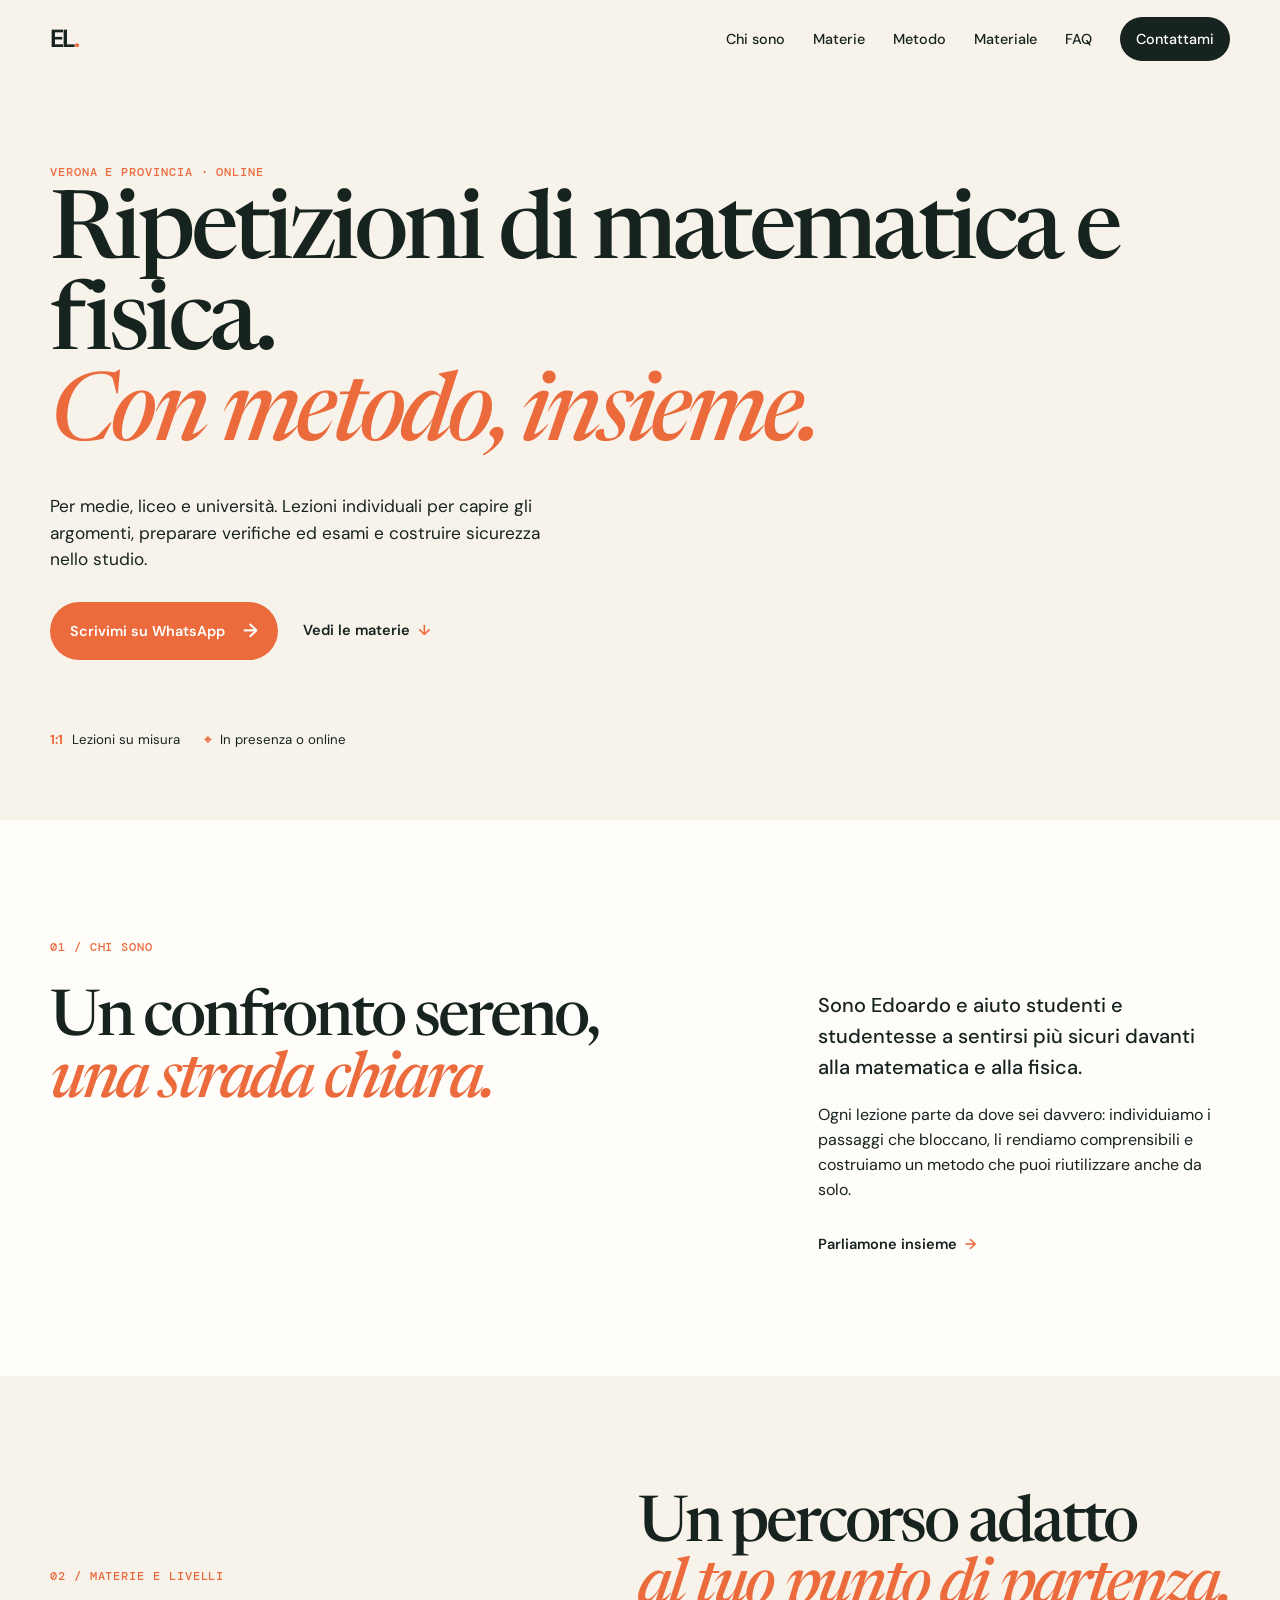
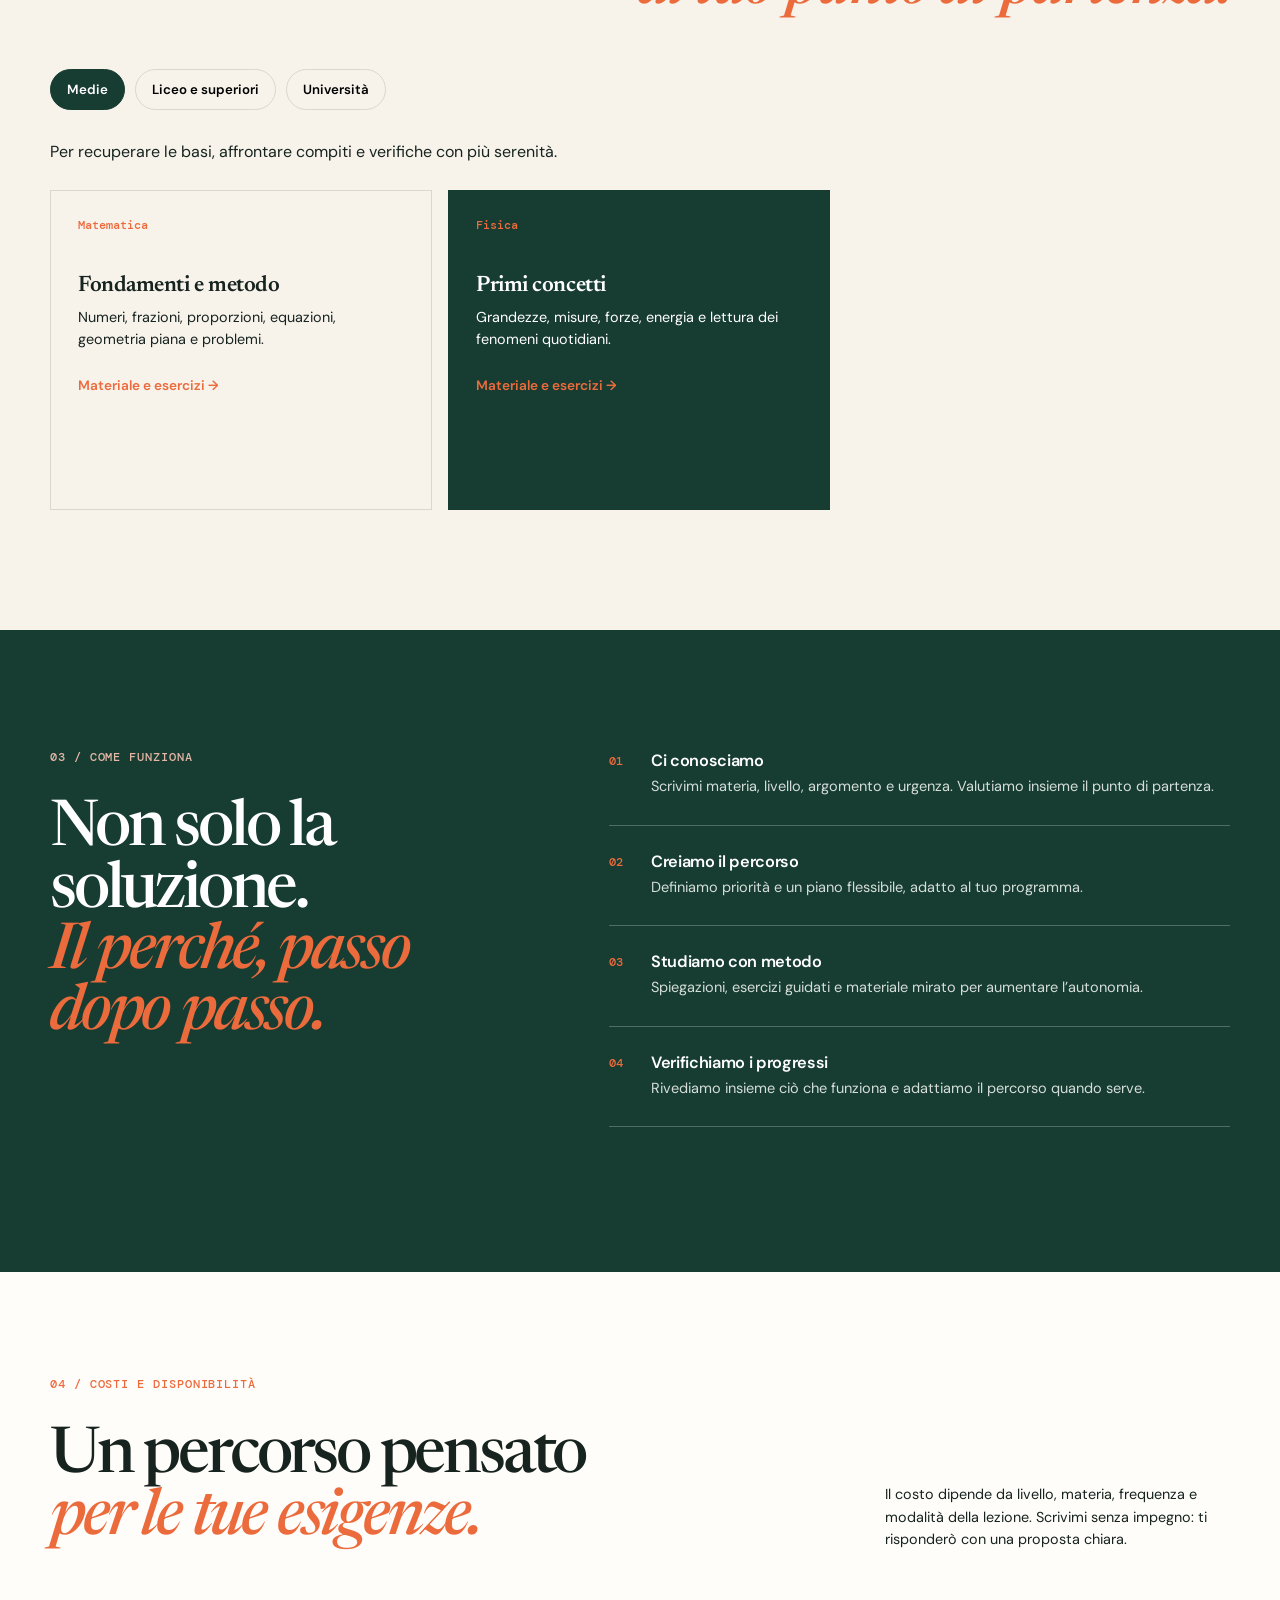
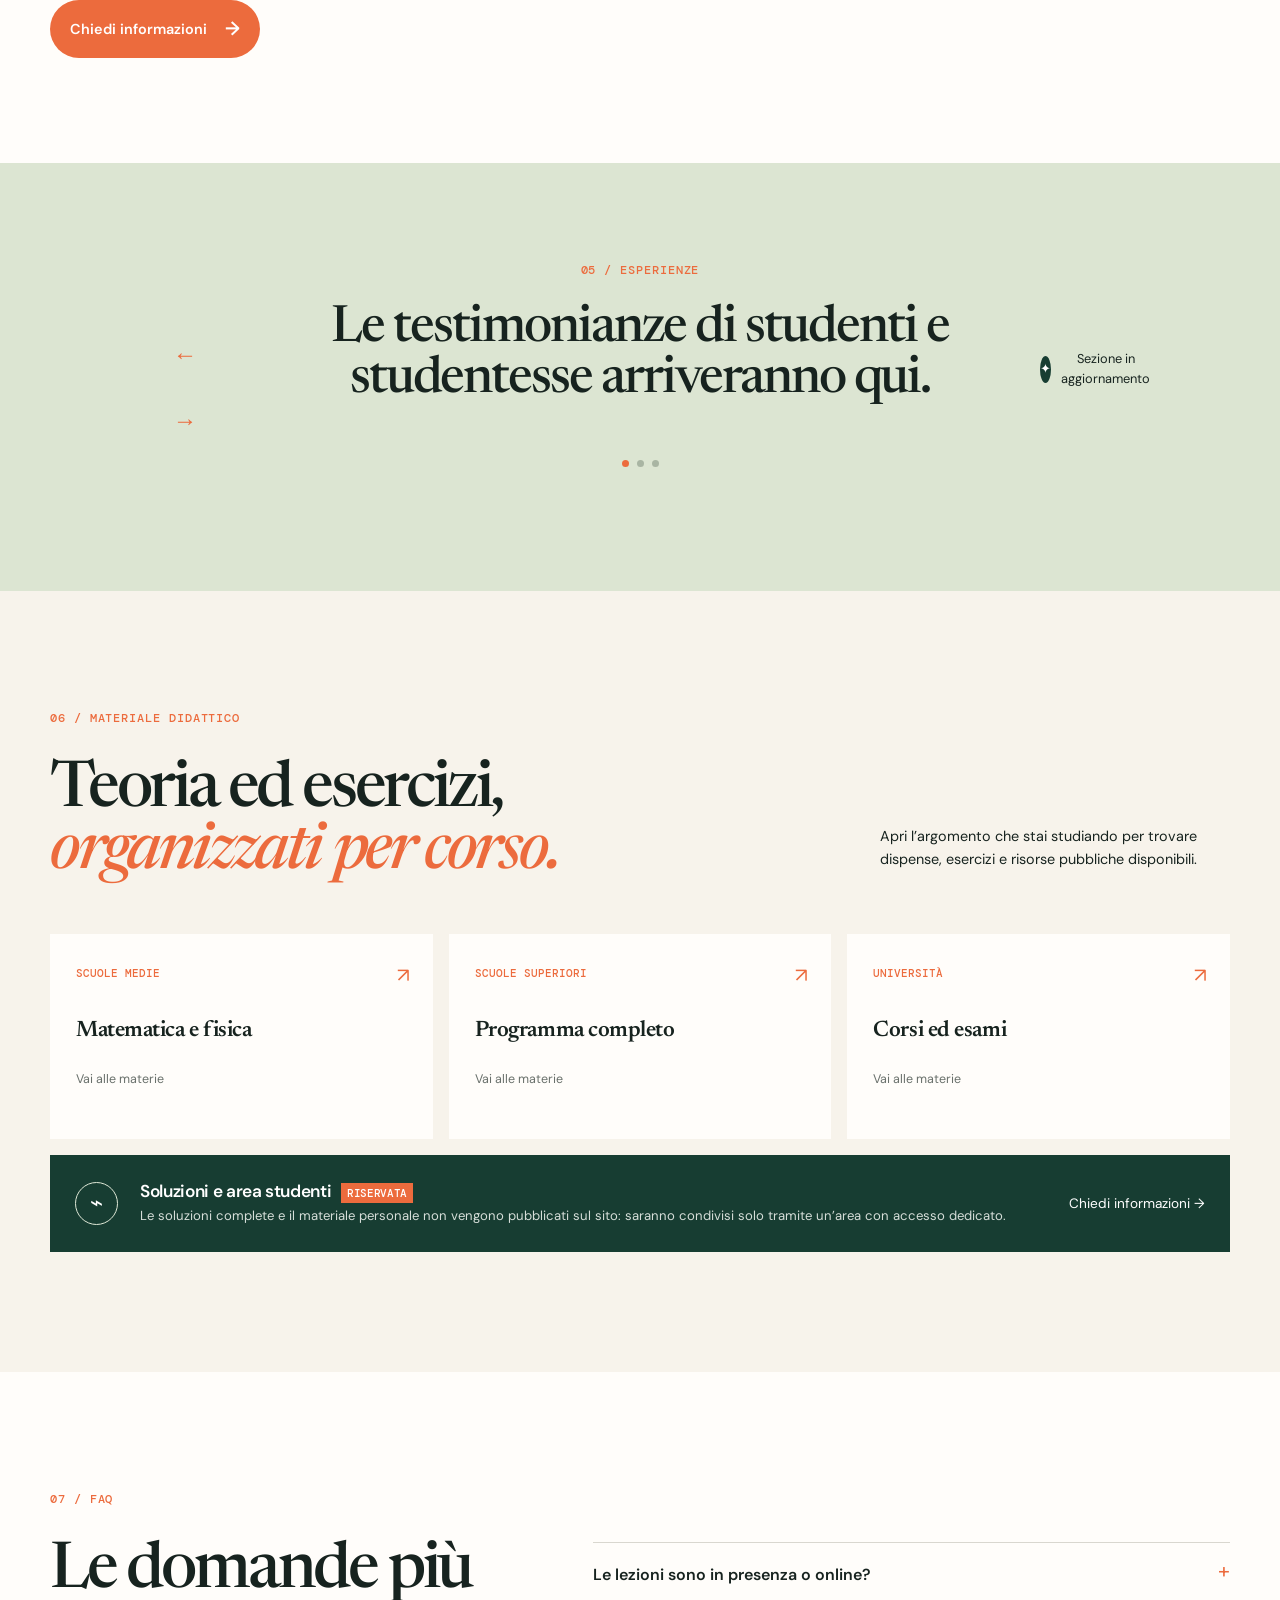
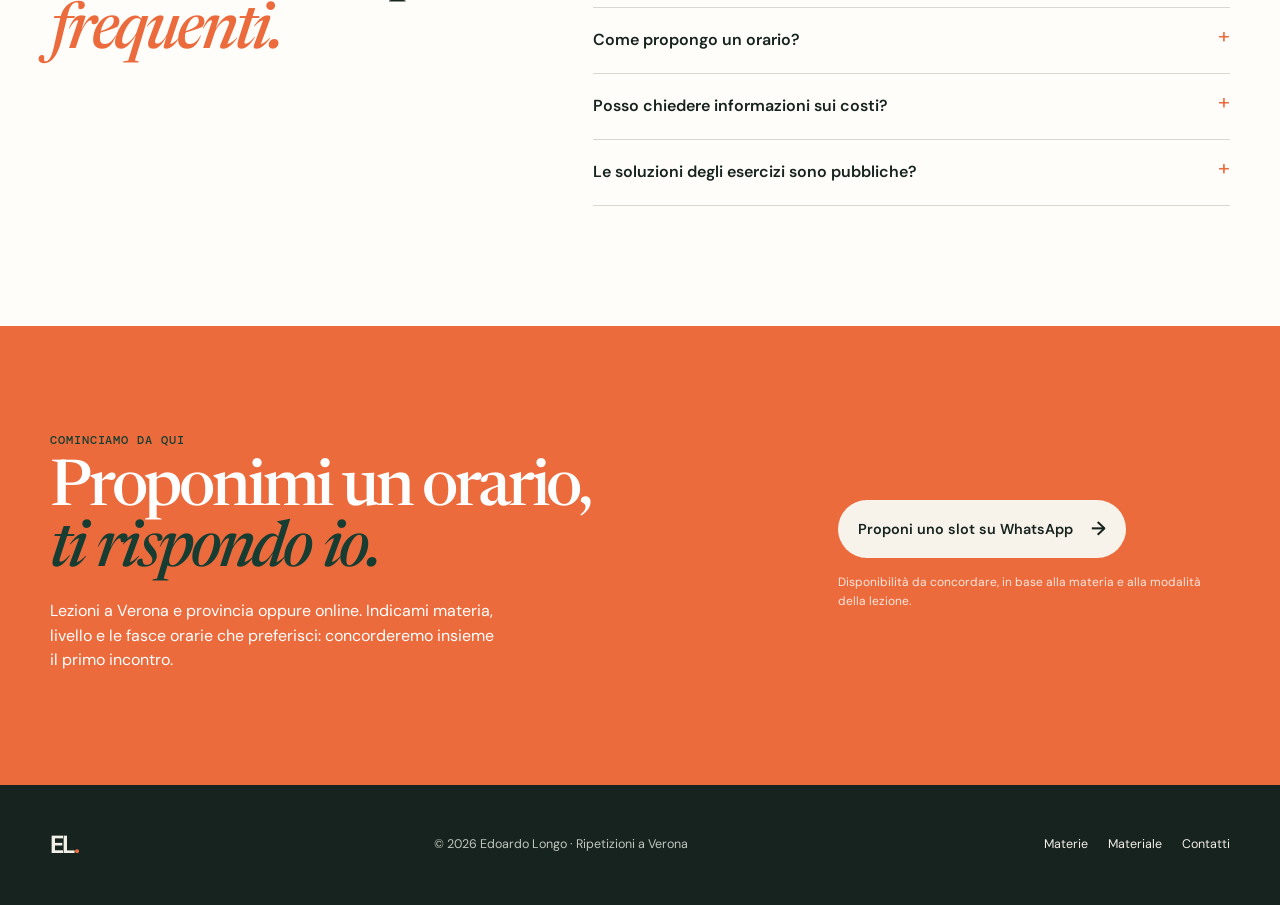
==== index.html @ f73c1e83 "Add course pages and landing-page refresh This commit refreshes the homepage with a clearer Verona-f" ====
<!doctype html>
<html lang="it">
  <head>
    <meta charset="UTF-8" /><meta name="viewport" content="width=device-width, initial-scale=1.0" />
    <meta name="description" content="Ripetizioni di matematica e fisica per medie, liceo e università a Verona e provincia, anche online." />
    <title>Edoardo Longo | Ripetizioni a Verona</title>
    <link rel="preconnect" href="https://fonts.googleapis.com" /><link rel="preconnect" href="https://fonts.gstatic.com" crossorigin />
    <link href="https://fonts.googleapis.com/css2?family=DM+Mono:wght@400;500&family=DM+Sans:opsz,wght@9..40,400;9..40,500;9..40,600;9..40,700&family=Newsreader:opsz,wght@6..72,500;6..72,600&display=swap" rel="stylesheet" />
    <link rel="stylesheet" href="assets/css/style.css" /><link rel="stylesheet" href="assets/css/overrides.css" />
  </head>
  <body>
    <a class="skip-link" href="#contenuto">Vai al contenuto</a>
    <header class="site-header"><a class="brand" href="#inizio" aria-label="Home">EL<span>.</span></a><button class="menu-toggle" aria-expanded="false" aria-controls="nav-principale">Menu <span></span></button><nav id="nav-principale" class="main-nav" aria-label="Navigazione"><a href="#chi-sono">Chi sono</a><a href="#materie">Materie</a><a href="#metodo">Metodo</a><a href="#materiale">Materiale</a><a href="#faq">FAQ</a><a class="nav-cta" href="#contatti">Contattami</a></nav></header>
    <main id="contenuto">
      <section id="inizio" class="hero"><div class="hero-copy"><p class="eyebrow">Verona e provincia · Online</p><h1>Ripetizioni di matematica e fisica.<br /><em>Con metodo, insieme.</em></h1><p class="hero-text">Per medie, liceo e università. Lezioni individuali per capire gli argomenti, preparare verifiche ed esami e costruire sicurezza nello studio.</p><div class="hero-actions"><a class="button button-primary" href="https://wa.me/393333868540?text=Ciao%20Edoardo%2C%20vorrei%20avere%20informazioni%20per%20una%20ripetizione.%20Frequento%20___%20e%20avrei%20bisogno%20di%20aiuto%20in%20___." target="_blank" rel="noopener">Scrivimi su WhatsApp <span>→</span></a><a class="text-link" href="#materie">Vedi le materie <span>↓</span></a></div><div class="hero-notes"><span><b>1:1</b> Lezioni su misura</span><span><b>⌖</b> In presenza o online</span></div></div></section>
      <section id="chi-sono" class="section about"><div class="section-label">01 / Chi sono</div><div class="about-content"><h2>Un confronto sereno,<br /><em>una strada chiara.</em></h2><div><p class="lead">Sono Edoardo e aiuto studenti e studentesse a sentirsi più sicuri davanti alla matematica e alla fisica.</p><p>Ogni lezione parte da dove sei davvero: individuiamo i passaggi che bloccano, li rendiamo comprensibili e costruiamo un metodo che puoi riutilizzare anche da solo.</p><a class="text-link" href="#contatti">Parliamone insieme <span>→</span></a></div></div></section>
      <section id="materie" class="section subjects"><div class="section-heading"><div class="section-label">02 / Materie e livelli</div><h2>Un percorso adatto<br /><em>al tuo punto di partenza.</em></h2></div><div class="level-tabs" role="tablist"><button class="active" data-level="medie">Medie</button><button data-level="superiori">Liceo e superiori</button><button data-level="universita">Università</button></div><div class="level-panel active" data-panel="medie"><p class="level-intro">Per recuperare le basi, affrontare compiti e verifiche con più serenità.</p><div class="subject-grid compact"><article class="subject-card"><div class="card-number">Matematica</div><h3>Fondamenti e metodo</h3><p>Numeri, frazioni, proporzioni, equazioni, geometria piana e problemi.</p><a href="materiale.html?corso=matematica-medie">Materiale e esercizi →</a></article><article class="subject-card featured"><div class="card-number">Fisica</div><h3>Primi concetti</h3><p>Grandezze, misure, forze, energia e lettura dei fenomeni quotidiani.</p><a href="materiale.html?corso=fisica-medie">Materiale e esercizi →</a></article></div></div><div class="level-panel" data-panel="superiori"><p class="level-intro">Tutto il programma delle scuole superiori, dal recupero alla preparazione di verifiche e maturità.</p><div class="course-columns"><article><h3>Matematica</h3><ul class="course-list"><li><a href="materiale.html?corso=algebra">Algebra</a></li><li><a href="materiale.html?corso=geometria">Geometria</a></li><li><a href="materiale.html?corso=trigonometria">Trigonometria</a></li><li><a href="materiale.html?corso=funzioni">Funzioni e limiti</a></li><li><a href="materiale.html?corso=analisi-superiori">Analisi e derivate</a></li><li><a href="materiale.html?corso=probabilita-superiori">Probabilità e statistica</a></li></ul></article><article><h3>Fisica</h3><ul class="course-list"><li><a href="materiale.html?corso=cinematica">Cinematica</a></li><li><a href="materiale.html?corso=dinamica">Dinamica</a></li><li><a href="materiale.html?corso=energia">Lavoro, energia e quantità di moto</a></li><li><a href="materiale.html?corso=termodinamica">Termodinamica</a></li><li><a href="materiale.html?corso=elettromagnetismo">Elettromagnetismo</a></li><li><a href="materiale.html?corso=onde-ottica">Onde e ottica</a></li></ul></article></div></div><div class="level-panel" data-panel="universita"><p class="level-intro">Preparazione mirata per corsi ed esami universitari scientifici e informatici.</p><div class="course-columns three"><article><h3>Matematica</h3><ul class="course-list"><li><a href="materiale.html?corso=analisi-1">Analisi 1</a></li><li><a href="materiale.html?corso=analisi-2">Analisi 2</a></li><li><a href="materiale.html?corso=analisi-3">Analisi 3</a></li><li><a href="materiale.html?corso=geometria-differenziale">Geometria differenziale</a></li><li><a href="materiale.html?corso=topologia">Topologia</a></li><li><a href="materiale.html?corso=probabilita">Probabilità</a></li><li><a href="materiale.html?corso=calcolo-numerico">Calcolo numerico</a></li></ul></article><article><h3>Fisica</h3><ul class="course-list"><li><a href="materiale.html?corso=fisica-1">Fisica 1</a></li><li><a href="materiale.html?corso=fisica-2">Fisica 2</a></li></ul></article><article><h3>Programmazione</h3><ul class="course-list"><li><a href="materiale.html?corso=java">Java</a></li><li><a href="materiale.html?corso=python">Python</a></li><li><a href="materiale.html?corso=fortran">Fortran</a></li><li><a href="materiale.html?corso=matlab">Matlab</a></li></ul></article></div></div></section>
      <section id="metodo" class="section method"><div class="method-intro"><div class="section-label">03 / Come funziona</div><h2>Non solo la soluzione.<br /><em>Il perché, passo dopo passo.</em></h2></div><ol class="steps"><li><span>01</span><div><h3>Ci conosciamo</h3><p>Scrivimi materia, livello, argomento e urgenza. Valutiamo insieme il punto di partenza.</p></div></li><li><span>02</span><div><h3>Creiamo il percorso</h3><p>Definiamo priorità e un piano flessibile, adatto al tuo programma.</p></div></li><li><span>03</span><div><h3>Studiamo con metodo</h3><p>Spiegazioni, esercizi guidati e materiale mirato per aumentare l’autonomia.</p></div></li><li><span>04</span><div><h3>Verifichiamo i progressi</h3><p>Rivediamo insieme ciò che funziona e adattiamo il percorso quando serve.</p></div></li></ol></section>
      <section id="prezzi" class="section pricing contact-pricing"><div class="section-label">04 / Costi e disponibilità</div><div class="pricing-heading"><h2>Un percorso pensato<br /><em>per le tue esigenze.</em></h2><p>Il costo dipende da livello, materia, frequenza e modalità della lezione. Scrivimi senza impegno: ti risponderò con una proposta chiara.</p></div><a class="button button-primary" href="https://wa.me/393333868540?text=Ciao%20Edoardo%2C%20vorrei%20chiederti%20informazioni%20su%20costi%20e%20disponibilit%C3%A0%20per%20ripetizioni%20di%20___." target="_blank" rel="noopener">Chiedi informazioni <span>→</span></a></section>
      <section class="section testimonials"><div class="section-label">05 / Esperienze</div><div class="testimonial-slider" aria-live="polite"><button class="slider-arrow previous" aria-label="Testimonianza precedente">←</button><blockquote id="testimonial-text">Le testimonianze di studenti e studentesse arriveranno qui.</blockquote><div class="quote-author"><span id="testimonial-initial">✦</span><p id="testimonial-author">Sezione in aggiornamento</p></div><button class="slider-arrow next" aria-label="Testimonianza successiva">→</button></div><div class="testimonial-dots" aria-label="Selettore testimonianze"><button class="active" aria-label="Testimonianza 1"></button><button aria-label="Testimonianza 2"></button><button aria-label="Testimonianza 3"></button></div></section>
      <section id="materiale" class="section resources"><div class="resources-head"><div><div class="section-label">06 / Materiale didattico</div><h2>Teoria ed esercizi,<br /><em>organizzati per corso.</em></h2></div><p>Apri l’argomento che stai studiando per trovare dispense, esercizi e risorse pubbliche disponibili.</p></div><div class="resource-grid"><a class="resource-card" href="#materie"><span>↗</span><small>Scuole medie</small><h3>Matematica e fisica</h3><p>Vai alle materie</p></a><a class="resource-card" href="#materie"><span>↗</span><small>Scuole superiori</small><h3>Programma completo</h3><p>Vai alle materie</p></a><a class="resource-card" href="#materie"><span>↗</span><small>Università</small><h3>Corsi ed esami</h3><p>Vai alle materie</p></a></div><aside class="student-area"><div class="lock">⌁</div><div><h3>Soluzioni e area studenti <span>riservata</span></h3><p>Le soluzioni complete e il materiale personale non vengono pubblicati sul sito: saranno condivisi solo tramite un’area con accesso dedicato.</p></div><a href="#contatti">Chiedi informazioni →</a></aside></section>
      <section id="faq" class="section faq"><div class="section-label">07 / FAQ</div><div class="faq-layout"><h2>Le domande più<br /><em>frequenti.</em></h2><div class="accordion"><details><summary>Le lezioni sono in presenza o online?<span>+</span></summary><p>Entrambe. Le lezioni in presenza sono disponibili a Verona e provincia; online usiamo videochiamata e lavagna digitale.</p></details><details><summary>Come propongo un orario?<span>+</span></summary><p>Scrivimi su WhatsApp indicando materia, livello e due o tre fasce orarie che ti sono comode. Ti risponderò con la prima disponibilità compatibile.</p></details><details><summary>Posso chiedere informazioni sui costi?<span>+</span></summary><p>Certo, senza impegno. Il costo viene definito con chiarezza in base al tipo di percorso e alla modalità scelta.</p></details><details><summary>Le soluzioni degli esercizi sono pubbliche?<span>+</span></summary><p>No. Sul sito pubblico trovi teoria ed esercizi; le soluzioni e il materiale personalizzato restano riservati.</p></details></div></div></section>
      <section id="contatti" class="contact"><div><p class="eyebrow">Cominciamo da qui</p><h2>Proponimi un orario,<br /><em>ti rispondo io.</em></h2><p>Lezioni a Verona e provincia oppure online. Indicami materia, livello e le fasce orarie che preferisci: concorderemo insieme il primo incontro.</p></div><div class="contact-actions"><a class="button button-light" href="https://wa.me/393333868540?text=Ciao%20Edoardo%2C%20vorrei%20proporre%20un%20orario%20per%20una%20ripetizione.%0A%0AMateria%3A%20___%0ALivello%3A%20___%0AModalit%C3%A0%3A%20in%20presenza%20%2F%20online%0AFasce%20orarie%20preferite%3A%20___" target="_blank" rel="noopener">Proponi uno slot su WhatsApp <span>→</span></a><p>Disponibilità da concordare, in base alla materia e alla modalità della lezione.</p></div></section>
    </main><footer><a class="brand" href="#inizio">EL<span>.</span></a><p>© <span id="year"></span> Edoardo Longo · Ripetizioni a Verona</p><div><a href="#materie">Materie</a><a href="#materiale">Materiale</a><a href="#contatti">Contatti</a></div></footer><script src="assets/js/main.js"></script>
  </body>
</html>
---- assets/css/style.css ----
:root{--ink:#17231f;--pine:#173d32;--cream:#f7f3eb;--paper:#fffdfa;--orange:#ec6b3d;--line:#d9d7cf;--muted:#69706b;--sans:'DM Sans',sans-serif;--serif:'Newsreader',serif;--mono:'DM Mono',monospace}*{box-sizing:border-box}html{scroll-behavior:smooth}body{margin:0;background:var(--cream);color:var(--ink);font-family:var(--sans);line-height:1.55}a{color:inherit;text-decoration:none}.skip-link{position:absolute;left:-999px}.skip-link:focus{left:1rem;top:1rem;z-index:10;background:#fff;padding:.5rem}.site-header{height:78px;max-width:1240px;margin:auto;padding:0 30px;display:flex;align-items:center;justify-content:space-between}.brand{font-size:1.55rem;font-weight:700;letter-spacing:-.08em}.brand span{color:var(--orange)}.main-nav{display:flex;align-items:center;gap:28px;font-size:.9rem;font-weight:500}.main-nav>a:not(.nav-cta):hover,footer a:hover{color:var(--orange)}.nav-cta{background:var(--ink);color:#fff;border-radius:99px;padding:11px 16px}.menu-toggle{display:none;background:none;border:0;font:inherit}.hero{min-height:635px;max-width:1240px;margin:auto;padding:75px 30px 70px;display:grid;grid-template-columns:1.08fr .92fr;gap:30px;align-items:center}.eyebrow,.section-label{font:500 .72rem var(--mono);text-transform:uppercase;letter-spacing:.08em;color:var(--orange)}h1,h2{font-family:var(--serif);font-weight:500;line-height:.96;letter-spacing:-.05em;margin:0}h1{font-size:clamp(3.8rem,7.4vw,6.5rem)}h2{font-size:clamp(2.8rem,5vw,4.7rem)}em{font-style:italic;color:var(--orange)}.hero-text{max-width:490px;font-size:1.08rem;margin:29px 0}.hero-actions{display:flex;gap:25px;align-items:center}.button{display:inline-flex;gap:18px;align-items:center;padding:14px 20px;border-radius:99px;font-size:.9rem;font-weight:600}.button-primary{background:var(--orange);color:#fff}.button span{font-size:1.2rem}.text-link{font-weight:600;font-size:.91rem}.text-link span{color:var(--orange);margin-left:4px}.hero-notes{display:flex;gap:24px;margin-top:70px;font-size:.83rem}.hero-notes b{color:var(--orange);margin-right:5px}.hero-graphic{height:455px;background:var(--pine);border-radius:2px;position:relative;overflow:hidden;color:#e9e3d5}.hero-graphic:after{content:'';position:absolute;width:210px;height:210px;background:var(--orange);border-radius:50%;bottom:-104px;right:-70px}.orbit{position:absolute;border:1px solid rgba(255,255,255,.25);border-radius:50%;left:50%;top:48%;transform:translate(-50%,-50%)}.orbit-one{width:300px;height:300px}.orbit-two{width:460px;height:170px;transform:translate(-50%,-50%) rotate(-25deg)}.formula{font:500 1.25rem var(--mono);position:absolute;top:29%;left:26%;z-index:1}.hero-graphic p{font:500 1.45rem var(--serif);position:absolute;bottom:31px;left:34px;z-index:1;line-height:.95}.dot{width:10px;height:10px;border-radius:50%;position:absolute;z-index:1}.dot-one{background:var(--orange);left:25%;top:66%}.dot-two{background:#e9e3d5;right:22%;top:22%}.section{padding:120px max(30px,calc((100% - 1180px)/2))}.about{background:var(--paper)}.section-label{margin-bottom:35px}.about-content{display:grid;grid-template-columns:1.1fr .7fr;gap:120px}.lead{font-size:1.25rem;font-weight:500;margin-top:0}.about-content .text-link{display:inline-block;margin-top:15px}.subjects{background:var(--cream)}.section-heading{display:flex;justify-content:space-between;align-items:end;margin-bottom:50px}.subject-grid,.price-grid,.resource-grid{display:grid;grid-template-columns:repeat(3,1fr);gap:16px}.subject-card{border:1px solid var(--line);min-height:320px;padding:27px;display:flex;flex-direction:column}.subject-card.featured{background:var(--pine);color:#fff;border-color:var(--pine)}.card-number{font:500 .72rem var(--mono);color:var(--orange)}h3{font:600 1.4rem var(--serif);letter-spacing:-.02em;margin:42px 0 9px}.subject-card p{font-size:.9rem;margin:0}.subject-card ul{padding:0;margin:auto 0 0;list-style:none;font-size:.79rem}.subject-card li{border-top:1px solid currentColor;padding:7px 0;opacity:.85}.method{background:var(--pine);color:#fff;display:grid;grid-template-columns:.85fr 1.15fr;gap:100px}.method .section-label{color:#e6b7a6}.steps{margin:0;padding:0;list-style:none}.steps li{display:flex;gap:28px;padding:0 0 26px;margin-bottom:25px;border-bottom:1px solid rgba(255,255,255,.25)}.steps span{font:500 .72rem var(--mono);color:var(--orange);padding-top:4px}.steps h3{margin:0 0 5px;font-family:var(--sans);font-size:1.02rem}.steps p{margin:0;color:#d6ded9;font-size:.91rem}.pricing{background:var(--paper)}.pricing-heading{display:flex;justify-content:space-between;gap:40px;align-items:end;margin-bottom:50px}.pricing-heading p{max-width:345px;font-size:.9rem;margin:0}.price-grid article{border:1px solid var(--line);padding:25px;min-height:320px;display:flex;flex-direction:column}.price-grid .price-best{background:var(--orange);border-color:var(--orange);color:#fff}.price-tag{font:500 .72rem var(--mono);text-transform:uppercase;letter-spacing:.06em;color:var(--orange);margin:0}.price-best .price-tag{color:var(--pine)}.price-grid h3{margin:37px 0 11px}.price{font-family:var(--serif);margin:0}.price strong{font-size:2.6rem;font-weight:500}.price small{font-family:var(--sans)}.price-grid article>p:not(.price-tag):not(.price){font-size:.86rem;margin:15px 0}.price-grid a{font-size:.85rem;font-weight:600;margin-top:auto}.price-note{font-size:.76rem;color:var(--muted)}.testimonials{background:#dce5d2;text-align:center;padding-top:100px;padding-bottom:100px}.testimonials .section-label{margin-bottom:26px}.testimonials blockquote{max-width:820px;font:500 clamp(2rem,4vw,3.4rem)/1 var(--serif);letter-spacing:-.04em;margin:0 auto}.quote-author{display:flex;align-items:center;justify-content:center;gap:10px;margin-top:28px;font-size:.8rem}.quote-author span{display:grid;place-items:center;width:27px;height:27px;border-radius:50%;background:var(--pine);color:#fff}.quote-author p{margin:0}.testimonial-dots button{width:7px;height:7px;border:0;border-radius:50%;padding:0;margin:24px 4px;background:#a9b5a3}.testimonial-dots .active{background:var(--orange)}.resources{background:var(--cream)}.resources-head{display:flex;justify-content:space-between;gap:50px;align-items:end;margin-bottom:50px}.resources-head>p{max-width:350px;font-size:.9rem}.resource-card{min-height:205px;background:var(--paper);padding:25px;position:relative;border:1px solid transparent;transition:.2s}.resource-card:hover{transform:translateY(-3px);border-color:var(--orange)}.resource-card>span{position:absolute;right:22px;color:var(--orange);font-size:1.25rem}.resource-card small{font:500 .7rem var(--mono);text-transform:uppercase;color:var(--orange)}.resource-card h3{margin:35px 0 28px}.resource-card p{margin:0;font-size:.78rem;color:var(--muted)}.student-area{margin-top:16px;padding:25px;background:var(--pine);color:#fff;display:grid;grid-template-columns:auto 1fr auto;gap:22px;align-items:center}.lock{border:1px solid #dfe8d7;border-radius:50%;width:43px;height:43px;display:grid;place-items:center;font-size:1.4rem}.student-area h3{margin:0;font:600 1.08rem var(--sans)}.student-area h3 span{font:500 .68rem var(--mono);text-transform:uppercase;background:var(--orange);padding:3px 6px;margin-left:6px}.student-area p{margin:4px 0 0;font-size:.82rem;color:#d6ded9}.student-area a{font-size:.85rem;color:#fff;white-space:nowrap}.faq{background:var(--paper)}.faq-layout{display:grid;grid-template-columns:.82fr 1.18fr;gap:100px}.accordion details{border-top:1px solid var(--line);padding:20px 0}.accordion details:last-child{border-bottom:1px solid var(--line)}summary{display:flex;justify-content:space-between;list-style:none;font-weight:600;cursor:pointer}summary::-webkit-details-marker{display:none}summary span{color:var(--orange);font-size:1.35rem;font-weight:400;line-height:.75}.accordion details[open] summary span{transform:rotate(45deg)}.accordion p{margin:13px 35px 0 0;font-size:.9rem;color:var(--muted)}.contact{padding:96px max(30px,calc((100% - 1180px)/2));background:var(--orange);display:grid;grid-template-columns:1.3fr .7fr;gap:60px;color:#fff}.contact .eyebrow{color:var(--pine)}.contact h2 em{color:var(--pine)}.contact>div>p:last-child{max-width:450px}.contact-actions{display:flex;flex-direction:column;align-items:flex-start;justify-content:center;gap:15px}.button-light{background:var(--cream);color:var(--ink)}.contact-whatsapp{font-size:.9rem;font-weight:600}.contact-actions p{font-size:.75rem;margin:0;color:#ffe6dc}footer{min-height:120px;background:var(--ink);color:#f3f0e7;padding:0 max(30px,calc((100% - 1180px)/2));display:flex;align-items:center;justify-content:space-between;font-size:.78rem}footer p{color:#bfc7bf}footer div{display:flex;gap:20px}
@media(max-width:760px){.site-header{height:68px;padding:0 20px;position:relative}.menu-toggle{display:block;font-size:.82rem;font-weight:600}.menu-toggle span{display:inline-block;width:12px;border-top:1px solid;margin-left:5px}.main-nav{display:none;position:absolute;top:68px;right:15px;left:15px;background:var(--paper);border:1px solid var(--line);padding:17px;z-index:5;align-items:stretch;gap:0;box-shadow:0 8px 20px #0001}.main-nav.open{display:flex}.main-nav a{padding:10px}.nav-cta{text-align:center;margin-top:5px}.hero{min-height:auto;padding:58px 20px 55px;display:block}.hero-graphic{height:280px;margin-top:46px}.orbit-one{width:200px;height:200px}.orbit-two{width:310px;height:120px}.formula{left:20%;top:26%}.hero-notes{margin-top:42px;gap:14px;font-size:.72rem}.section{padding:75px 20px}.section-label{margin-bottom:25px}.about-content,.method,.faq-layout{display:block}.about-content h2{margin-bottom:30px}.section-heading,.pricing-heading,.resources-head{display:block}.section-heading h2,.pricing-heading h2,.resources-head h2{margin-top:20px}.subject-grid,.price-grid,.resource-grid{grid-template-columns:1fr;gap:12px}.subject-card{min-height:260px}.method{padding-top:75px}.method-intro{margin-bottom:42px}.pricing-heading p,.resources-head>p{margin-top:22px}.student-area{grid-template-columns:auto 1fr}.student-area a{grid-column:2}.faq-layout h2{margin-bottom:35px}.contact{padding:68px 20px;grid-template-columns:1fr;gap:25px}.contact h2{font-size:2.8rem}footer{padding:28px 20px;min-height:0;flex-wrap:wrap;gap:14px}footer p{order:3;width:100%;margin:0}footer div{gap:13px}.testimonials blockquote{font-size:2.15rem}.price-grid article{min-height:285px}}
---- assets/css/overrides.css ----
/* Modifiche alla testata: rimosso il riquadro illustrato. */
.hero { min-height: 520px; display: flex; align-items: center; }

.level-tabs{display:flex;gap:10px;margin:0 0 30px}.level-tabs button{font:600 .83rem var(--sans);padding:11px 16px;background:transparent;border:1px solid var(--line);border-radius:99px;cursor:pointer}.level-tabs button.active{background:var(--pine);border-color:var(--pine);color:#fff}.level-panel{display:none}.level-panel.active{display:block}.level-intro{font-size:1rem;max-width:650px;margin:0 0 25px}.subject-grid.compact{grid-template-columns:repeat(2,1fr);max-width:780px}.subject-card a,.course-list a{font-size:.85rem;font-weight:600;color:var(--orange)}.subject-card a{margin-top:24px}.course-columns{display:grid;grid-template-columns:repeat(2,1fr);gap:16px}.course-columns.three{grid-template-columns:repeat(3,1fr)}.course-columns article{background:var(--paper);padding:25px}.course-columns h3{margin:0 0 18px}.course-list{list-style:none;padding:0;margin:0}.course-list li{border-top:1px solid var(--line);padding:9px 0}.course-list li:last-child{border-bottom:1px solid var(--line)}.contact-pricing{padding-top:105px;padding-bottom:105px}.testimonial-slider{display:grid;grid-template-columns:50px 1fr 50px;align-items:center;max-width:960px;margin:auto}.slider-arrow{background:transparent;border:0;font-size:1.5rem;color:var(--orange);cursor:pointer}.material-page{max-width:1180px;margin:0 auto;padding:80px 30px 110px}.material-page>.lead{max-width:600px;margin:28px 0 55px}.material-sections{display:grid;grid-template-columns:1fr 1fr;gap:16px;margin-bottom:16px}.material-sections section{background:var(--paper);min-height:230px;padding:30px}.material-sections h2{font-size:2.4rem;margin:10px 0 28px}.material-icon{font:500 .72rem var(--mono);color:var(--orange);margin:0}.file-list{color:var(--muted);font-size:.9rem}.material-page .student-area{margin-bottom:35px}

@media (max-width: 760px) {
  .hero { min-height: auto; display: block; }
  .level-tabs{overflow-x:auto;padding-bottom:4px}.level-tabs button{white-space:nowrap}.subject-grid.compact,.course-columns,.course-columns.three,.material-sections{grid-template-columns:1fr}.testimonial-slider{grid-template-columns:32px 1fr 32px}.material-page{padding:55px 20px 75px}.material-page .student-area{grid-template-columns:auto 1fr}.material-page .student-area a{grid-column:2}
}
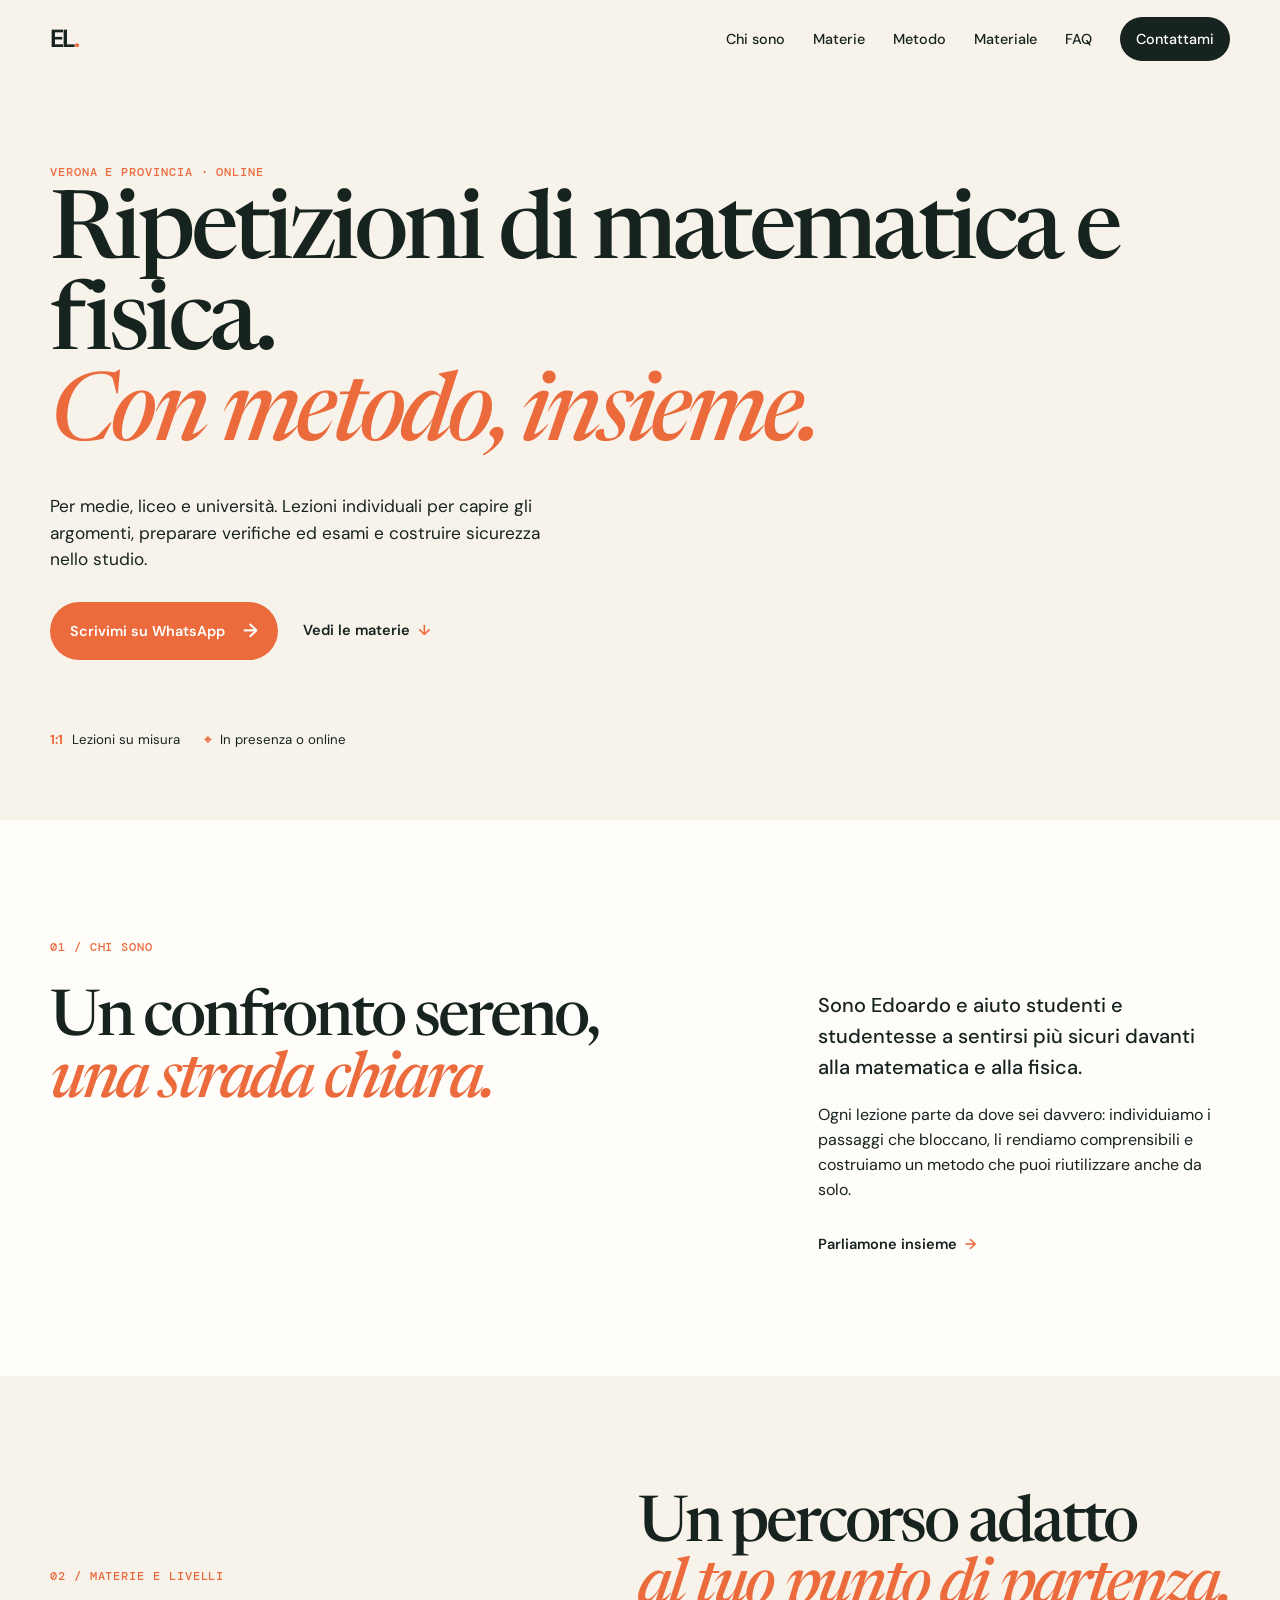
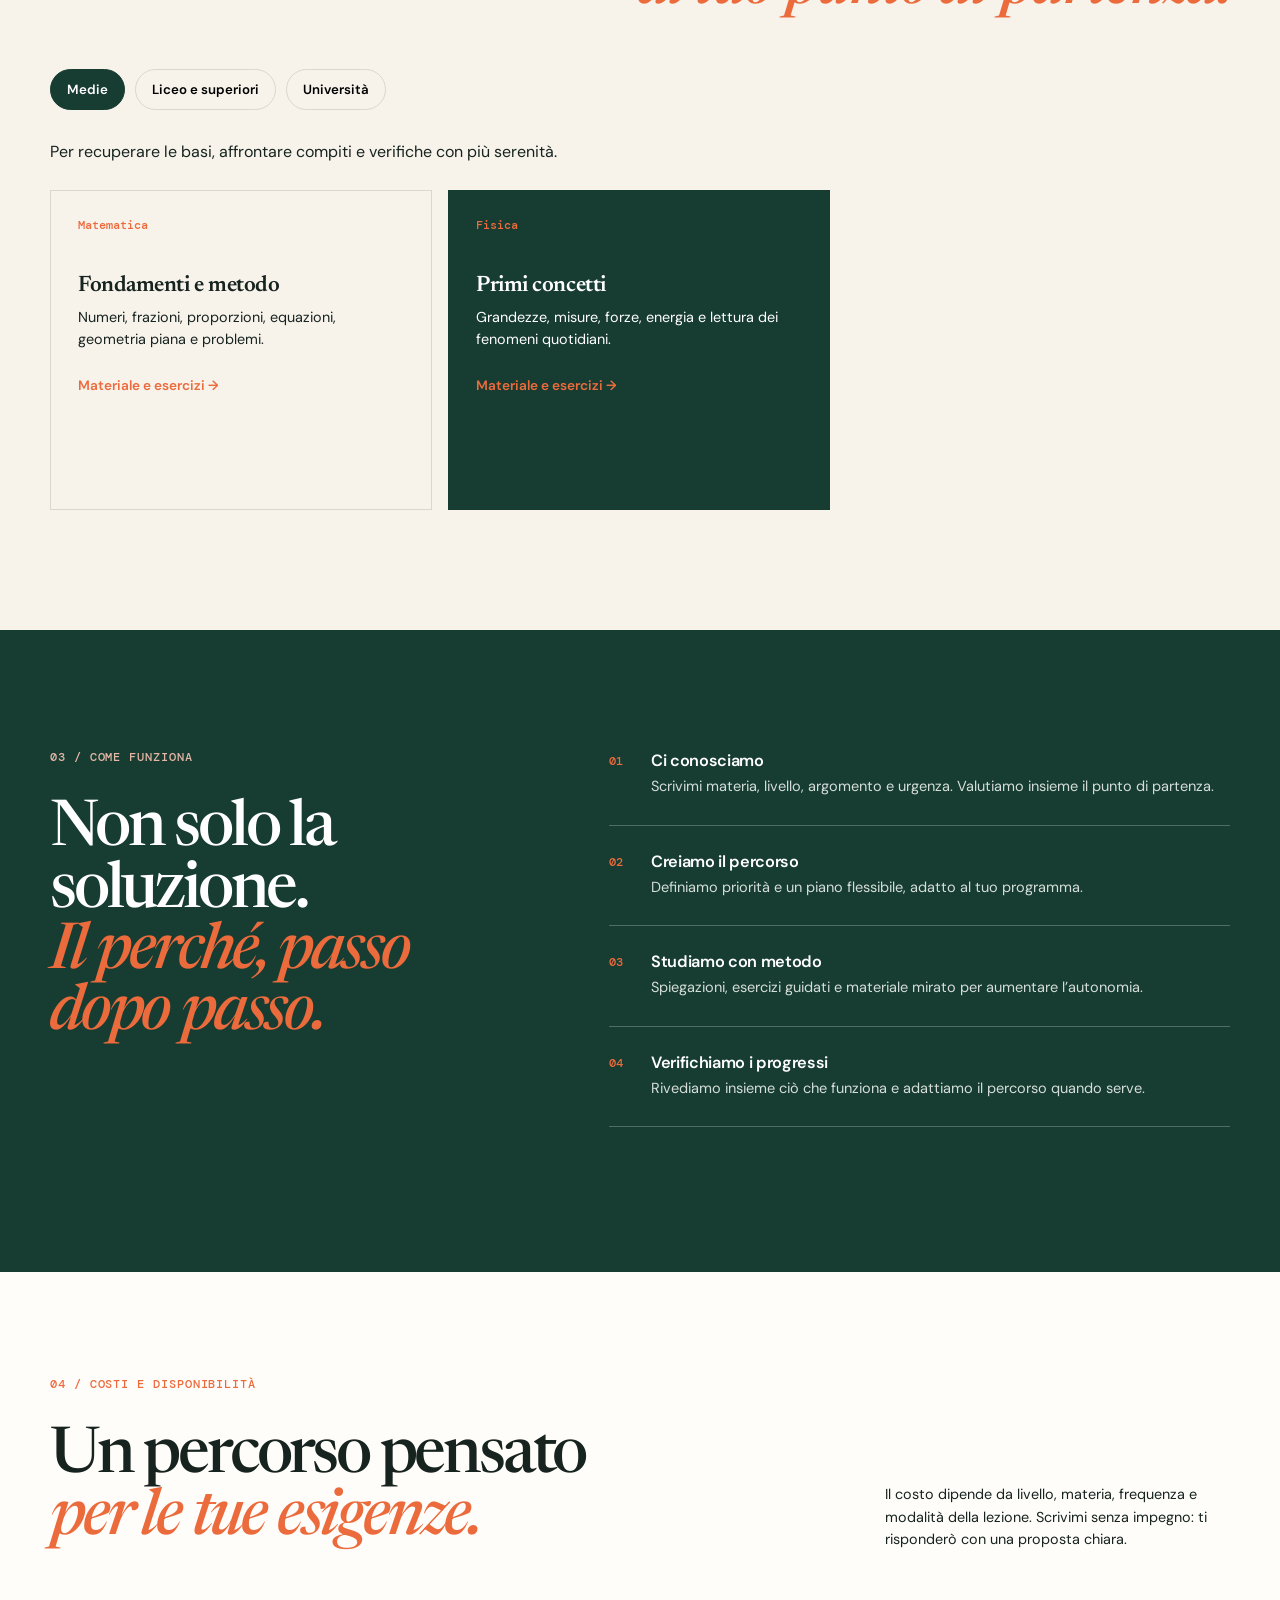
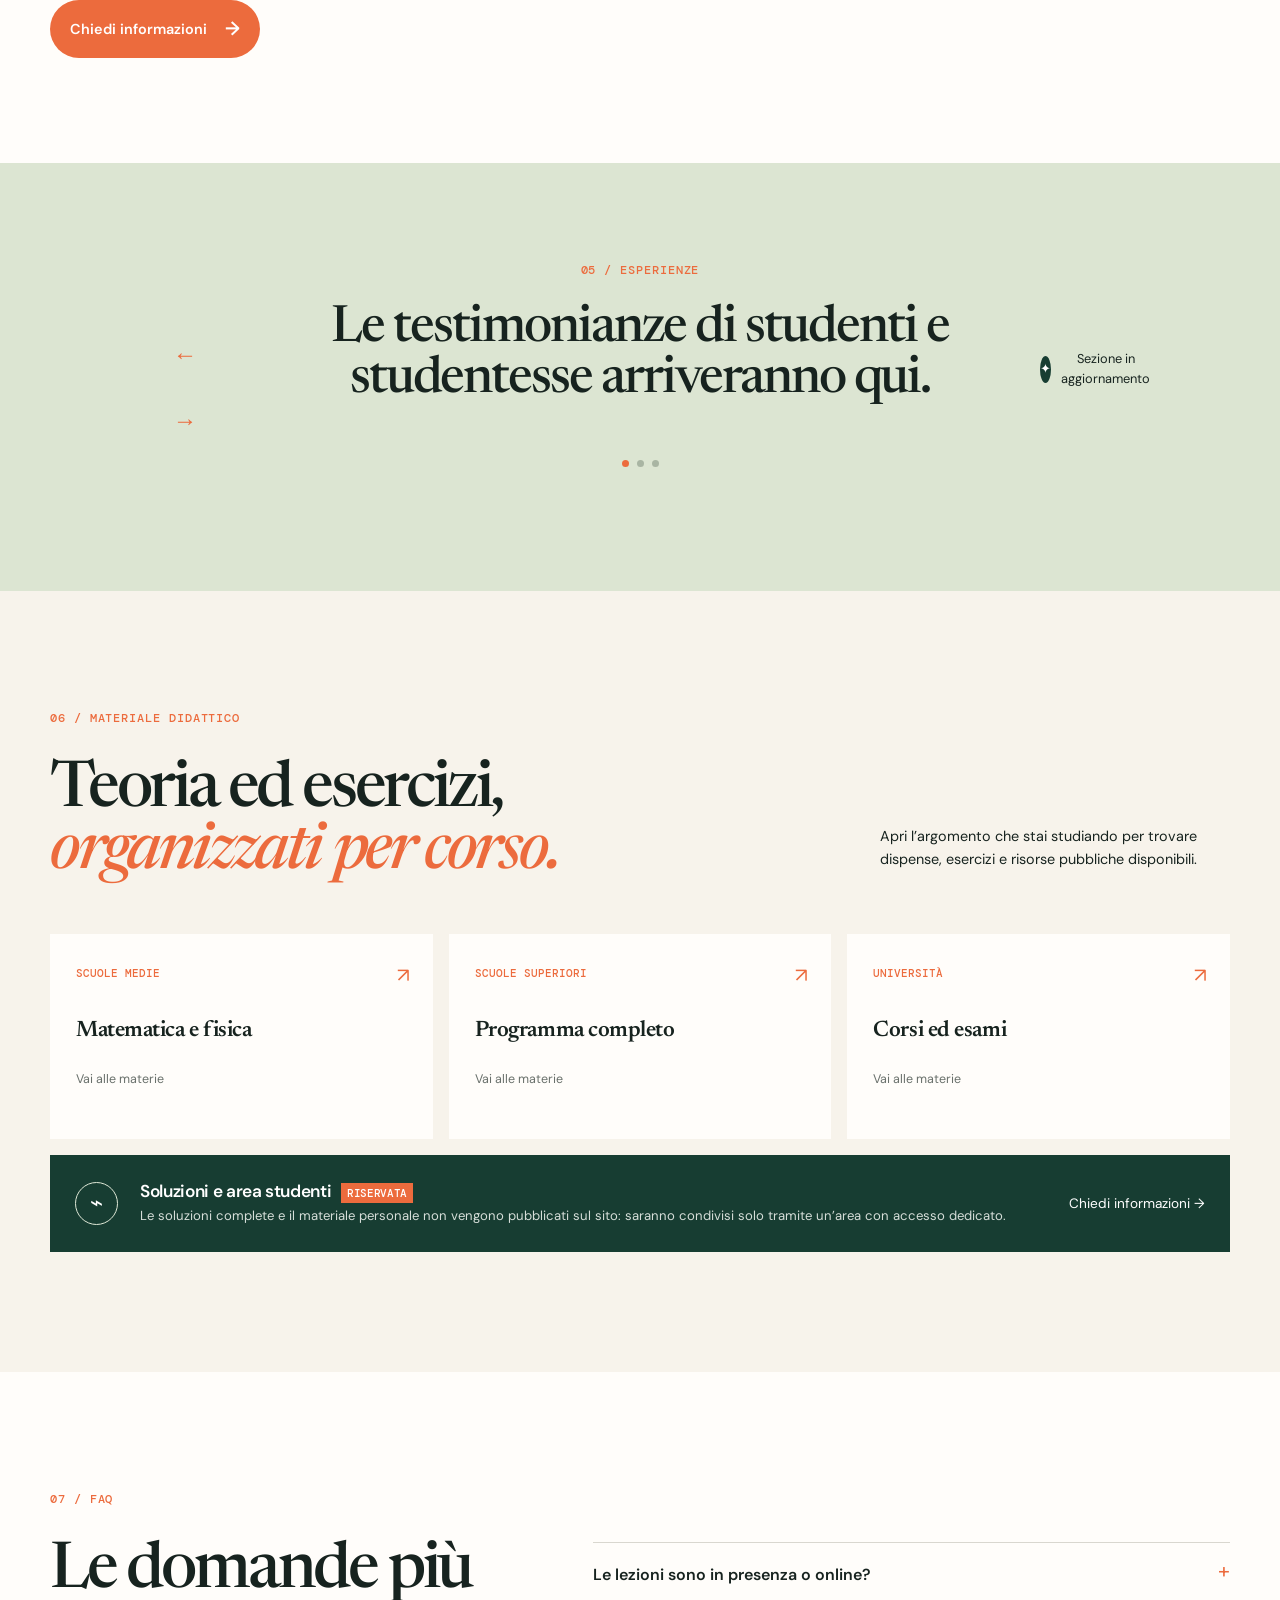
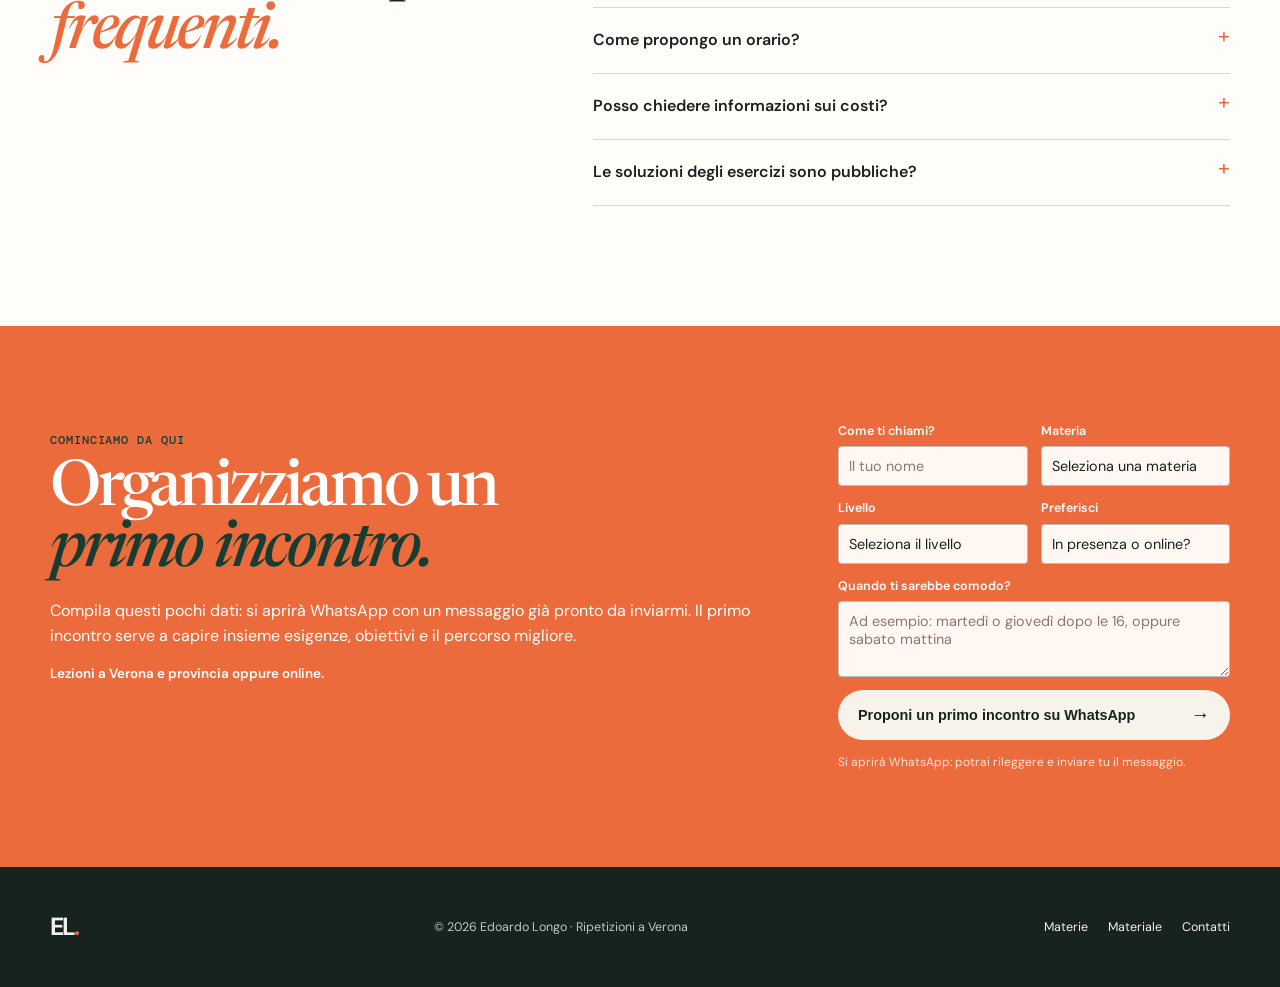
==== commit 811d47f3: "Add booking form to contact section This commit adds a booking form to the contact section and style" ====
--- a/index.html
+++ b/index.html
@@ -6,7 +6,7 @@
     <title>Edoardo Longo | Ripetizioni a Verona</title>
     <link rel="preconnect" href="https://fonts.googleapis.com" /><link rel="preconnect" href="https://fonts.gstatic.com" crossorigin />
     <link href="https://fonts.googleapis.com/css2?family=DM+Mono:wght@400;500&family=DM+Sans:opsz,wght@9..40,400;9..40,500;9..40,600;9..40,700&family=Newsreader:opsz,wght@6..72,500;6..72,600&display=swap" rel="stylesheet" />
-    <link rel="stylesheet" href="assets/css/style.css" /><link rel="stylesheet" href="assets/css/overrides.css" />
+    <link rel="stylesheet" href="assets/css/style.css" /><link rel="stylesheet" href="assets/css/overrides.css" /><link rel="stylesheet" href="assets/css/booking.css" />
   </head>
   <body>
     <a class="skip-link" href="#contenuto">Vai al contenuto</a>
@@ -20,7 +20,7 @@
       <section class="section testimonials"><div class="section-label">05 / Esperienze</div><div class="testimonial-slider" aria-live="polite"><button class="slider-arrow previous" aria-label="Testimonianza precedente">←</button><blockquote id="testimonial-text">Le testimonianze di studenti e studentesse arriveranno qui.</blockquote><div class="quote-author"><span id="testimonial-initial">✦</span><p id="testimonial-author">Sezione in aggiornamento</p></div><button class="slider-arrow next" aria-label="Testimonianza successiva">→</button></div><div class="testimonial-dots" aria-label="Selettore testimonianze"><button class="active" aria-label="Testimonianza 1"></button><button aria-label="Testimonianza 2"></button><button aria-label="Testimonianza 3"></button></div></section>
       <section id="materiale" class="section resources"><div class="resources-head"><div><div class="section-label">06 / Materiale didattico</div><h2>Teoria ed esercizi,<br /><em>organizzati per corso.</em></h2></div><p>Apri l’argomento che stai studiando per trovare dispense, esercizi e risorse pubbliche disponibili.</p></div><div class="resource-grid"><a class="resource-card" href="#materie"><span>↗</span><small>Scuole medie</small><h3>Matematica e fisica</h3><p>Vai alle materie</p></a><a class="resource-card" href="#materie"><span>↗</span><small>Scuole superiori</small><h3>Programma completo</h3><p>Vai alle materie</p></a><a class="resource-card" href="#materie"><span>↗</span><small>Università</small><h3>Corsi ed esami</h3><p>Vai alle materie</p></a></div><aside class="student-area"><div class="lock">⌁</div><div><h3>Soluzioni e area studenti <span>riservata</span></h3><p>Le soluzioni complete e il materiale personale non vengono pubblicati sul sito: saranno condivisi solo tramite un’area con accesso dedicato.</p></div><a href="#contatti">Chiedi informazioni →</a></aside></section>
       <section id="faq" class="section faq"><div class="section-label">07 / FAQ</div><div class="faq-layout"><h2>Le domande più<br /><em>frequenti.</em></h2><div class="accordion"><details><summary>Le lezioni sono in presenza o online?<span>+</span></summary><p>Entrambe. Le lezioni in presenza sono disponibili a Verona e provincia; online usiamo videochiamata e lavagna digitale.</p></details><details><summary>Come propongo un orario?<span>+</span></summary><p>Scrivimi su WhatsApp indicando materia, livello e due o tre fasce orarie che ti sono comode. Ti risponderò con la prima disponibilità compatibile.</p></details><details><summary>Posso chiedere informazioni sui costi?<span>+</span></summary><p>Certo, senza impegno. Il costo viene definito con chiarezza in base al tipo di percorso e alla modalità scelta.</p></details><details><summary>Le soluzioni degli esercizi sono pubbliche?<span>+</span></summary><p>No. Sul sito pubblico trovi teoria ed esercizi; le soluzioni e il materiale personalizzato restano riservati.</p></details></div></div></section>
-      <section id="contatti" class="contact"><div><p class="eyebrow">Cominciamo da qui</p><h2>Proponimi un orario,<br /><em>ti rispondo io.</em></h2><p>Lezioni a Verona e provincia oppure online. Indicami materia, livello e le fasce orarie che preferisci: concorderemo insieme il primo incontro.</p></div><div class="contact-actions"><a class="button button-light" href="https://wa.me/393333868540?text=Ciao%20Edoardo%2C%20vorrei%20proporre%20un%20orario%20per%20una%20ripetizione.%0A%0AMateria%3A%20___%0ALivello%3A%20___%0AModalit%C3%A0%3A%20in%20presenza%20%2F%20online%0AFasce%20orarie%20preferite%3A%20___" target="_blank" rel="noopener">Proponi uno slot su WhatsApp <span>→</span></a><p>Disponibilità da concordare, in base alla materia e alla modalità della lezione.</p></div></section>
+      <section id="contatti" class="contact"><div><p class="eyebrow">Cominciamo da qui</p><h2>Organizziamo un<br /><em>primo incontro.</em></h2><p>Compila questi pochi dati: si aprirà WhatsApp con un messaggio già pronto da inviarmi. Il primo incontro serve a capire insieme esigenze, obiettivi e il percorso migliore.</p><p class="contact-note">Lezioni a Verona e provincia oppure online.</p></div><form id="booking-form" class="booking-form"><label>Come ti chiami?<input name="nome" type="text" placeholder="Il tuo nome" required /></label><label>Materia<select name="materia" required><option value="" selected disabled>Seleziona una materia</option><option>Matematica</option><option>Fisica</option><option>Programmazione</option><option>Altro</option></select></label><label>Livello<select name="livello" required><option value="" selected disabled>Seleziona il livello</option><option>Scuole medie</option><option>Scuole superiori</option><option>Università</option></select></label><label>Preferisci<select name="modalita" required><option value="" selected disabled>In presenza o online?</option><option>In presenza a Verona / provincia</option><option>Online</option><option>Indifferente</option></select></label><label class="full-width">Quando ti sarebbe comodo?<textarea name="disponibilita" rows="3" placeholder="Ad esempio: martedì o giovedì dopo le 16, oppure sabato mattina" required></textarea></label><button class="button button-light full-width" type="submit">Proponi un primo incontro su WhatsApp <span>→</span></button><p class="form-note full-width">Si aprirà WhatsApp: potrai rileggere e inviare tu il messaggio.</p></form></section>
     </main><footer><a class="brand" href="#inizio">EL<span>.</span></a><p>© <span id="year"></span> Edoardo Longo · Ripetizioni a Verona</p><div><a href="#materie">Materie</a><a href="#materiale">Materiale</a><a href="#contatti">Contatti</a></div></footer><script src="assets/js/main.js"></script>
   </body>
 </html>
--- a/assets/css/booking.css
+++ b/assets/css/booking.css
@@ -0,0 +1,11 @@
+.contact { align-items: start; }
+.booking-form { display: grid; grid-template-columns: 1fr 1fr; gap: 13px; align-content: start; }
+.booking-form label { display: flex; flex-direction: column; gap: 5px; font-size: .78rem; font-weight: 600; }
+.booking-form input, .booking-form select, .booking-form textarea { appearance: none; width: 100%; background: #fff7f2; border: 1px solid rgba(23, 61, 50, .3); border-radius: 4px; padding: 10px; font: 400 .9rem var(--sans); color: var(--ink); }
+.booking-form textarea { resize: vertical; }
+.booking-form input::placeholder, .booking-form textarea::placeholder { color: #8b776d; }
+.full-width { grid-column: 1 / -1; }
+.booking-form .button { border: 0; justify-content: space-between; cursor: pointer; }
+.contact-note { font-size: .84rem; font-weight: 600; }
+.form-note { font-size: .75rem; color: #ffe6dc; margin: 0; }
+@media (max-width: 760px) { .booking-form { grid-template-columns: 1fr; } }
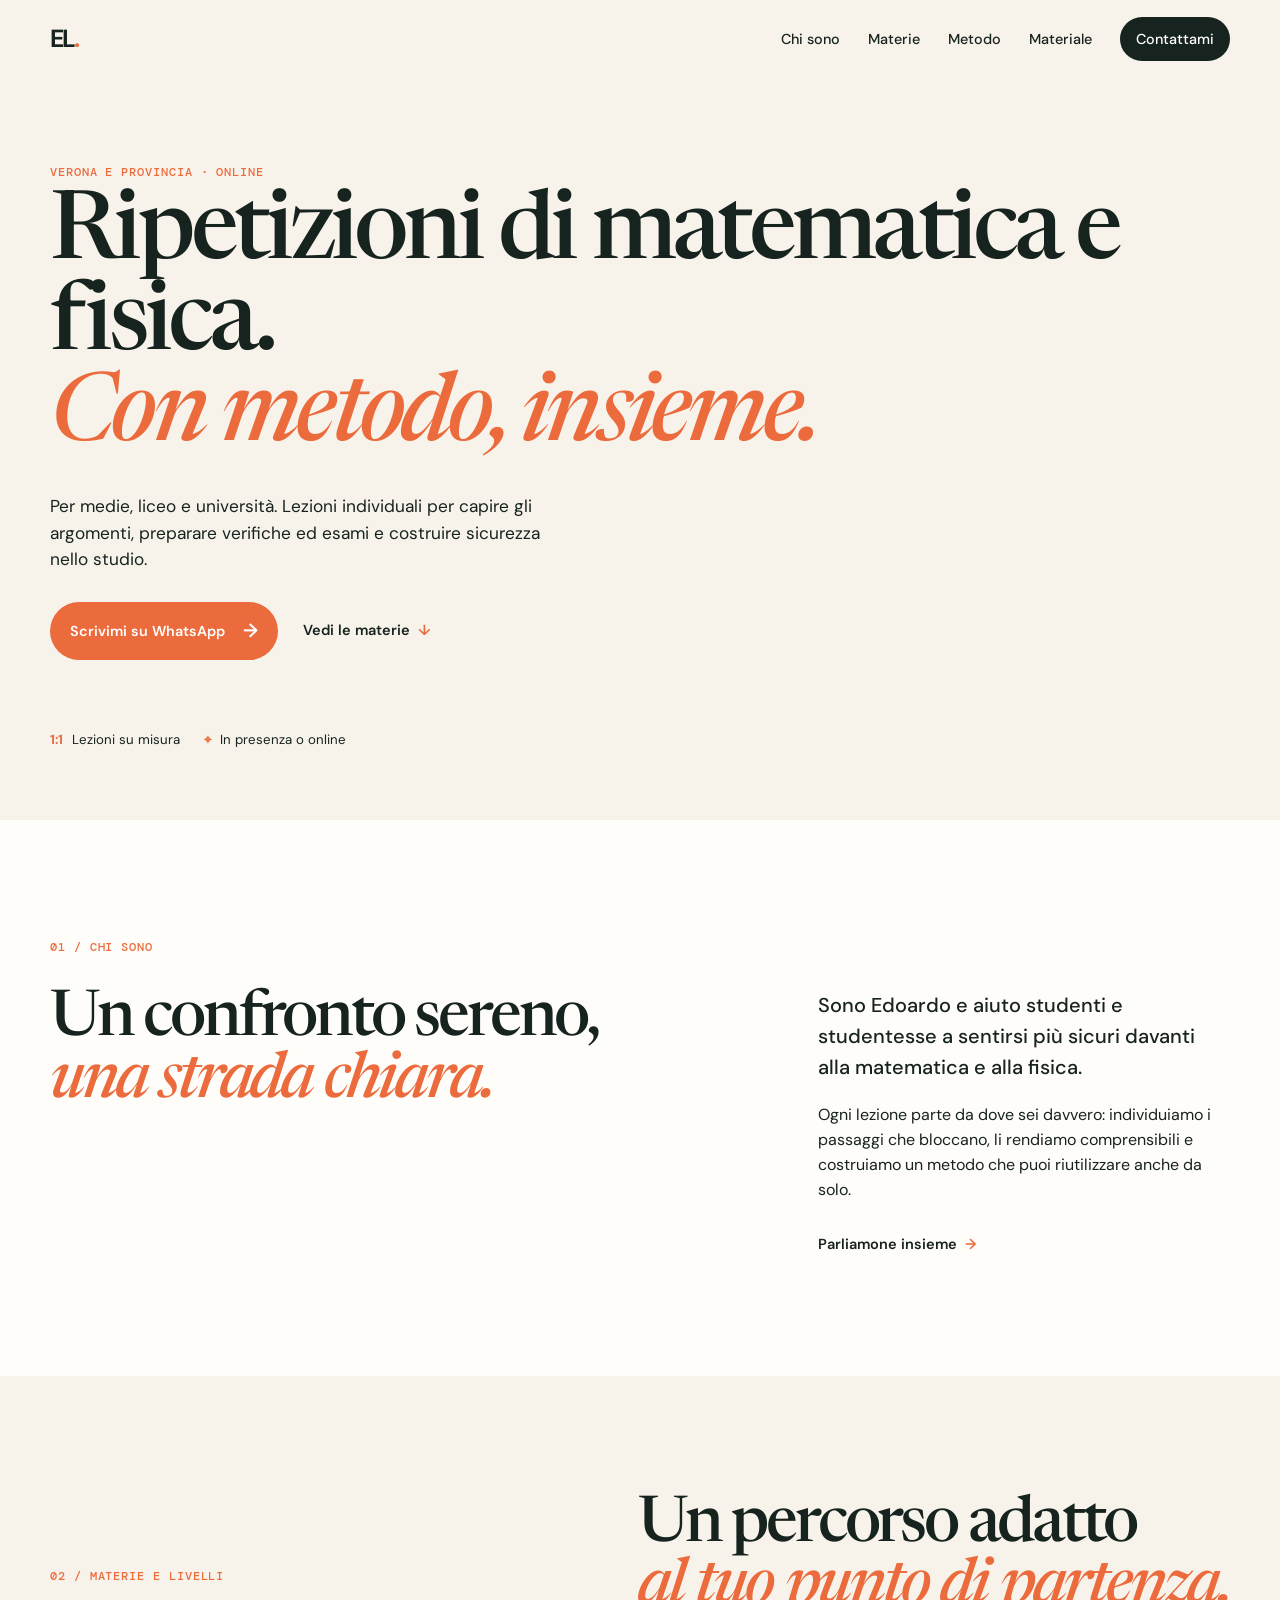
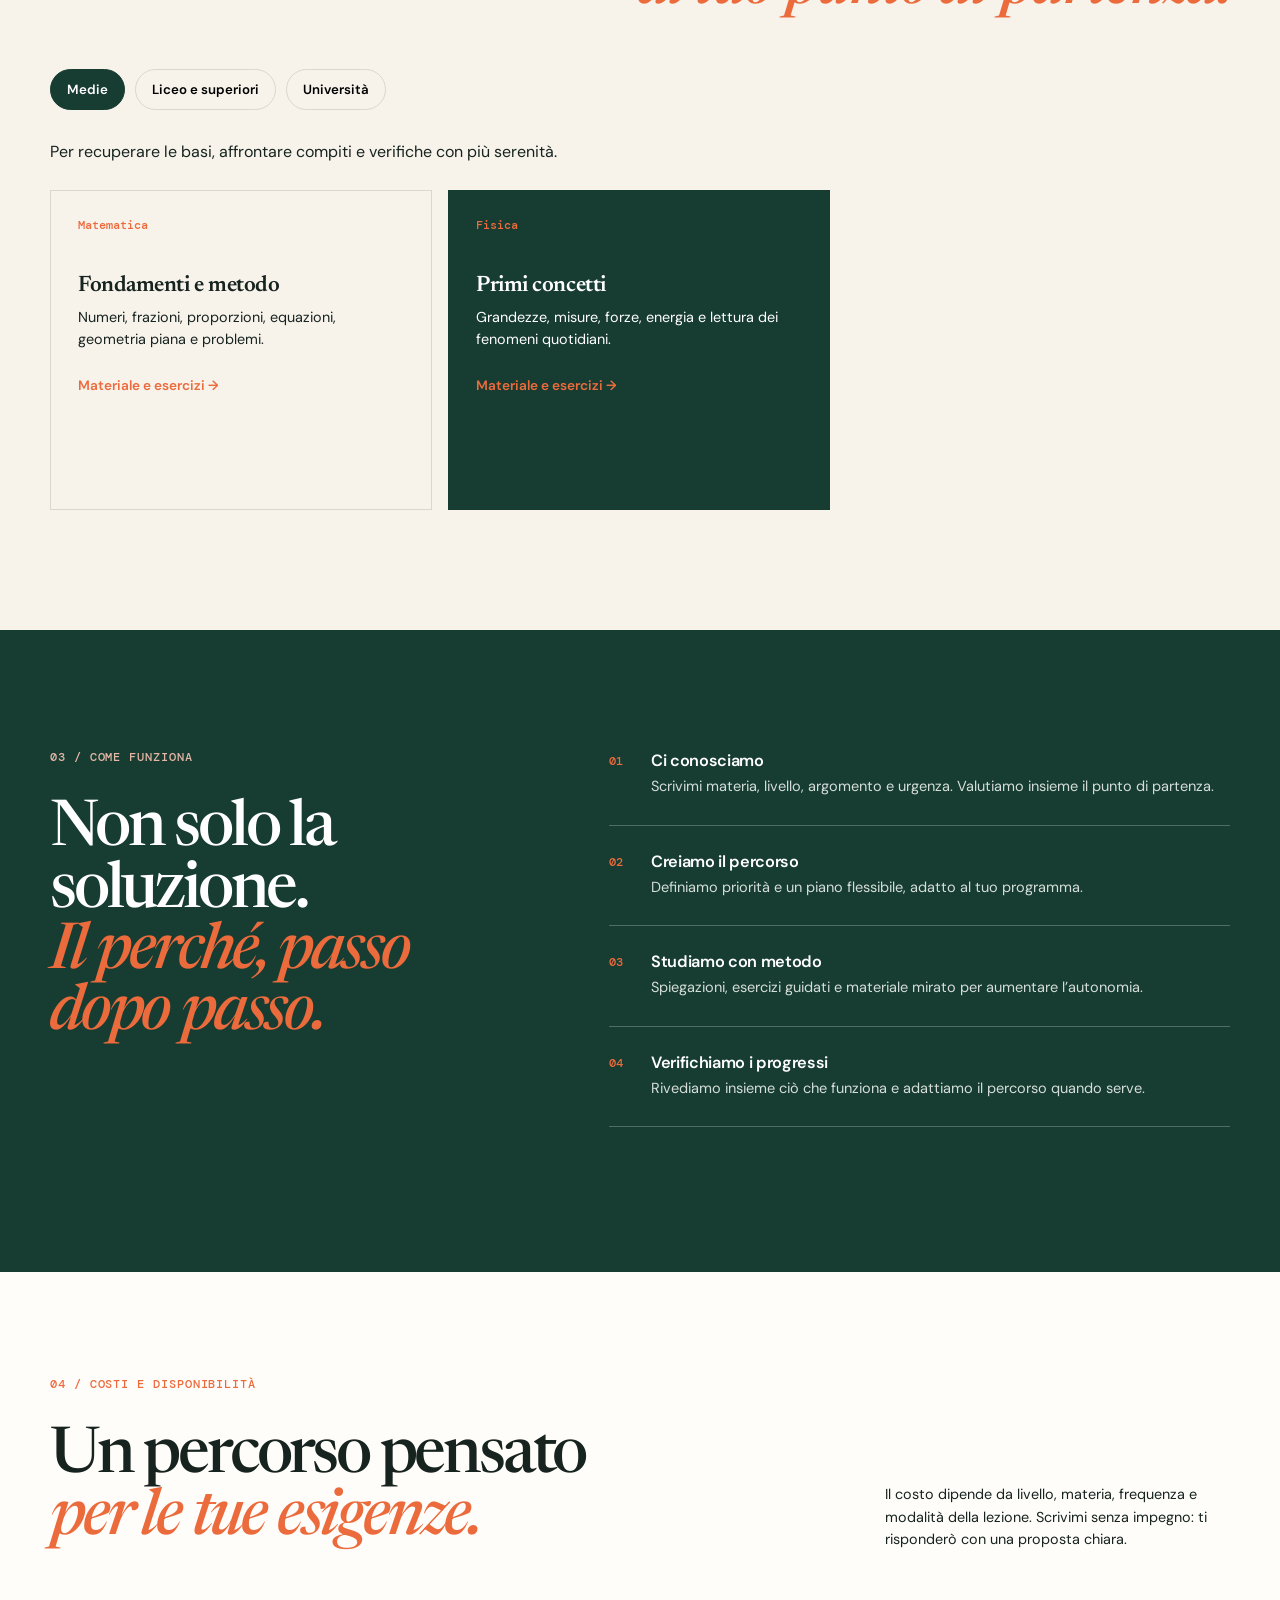
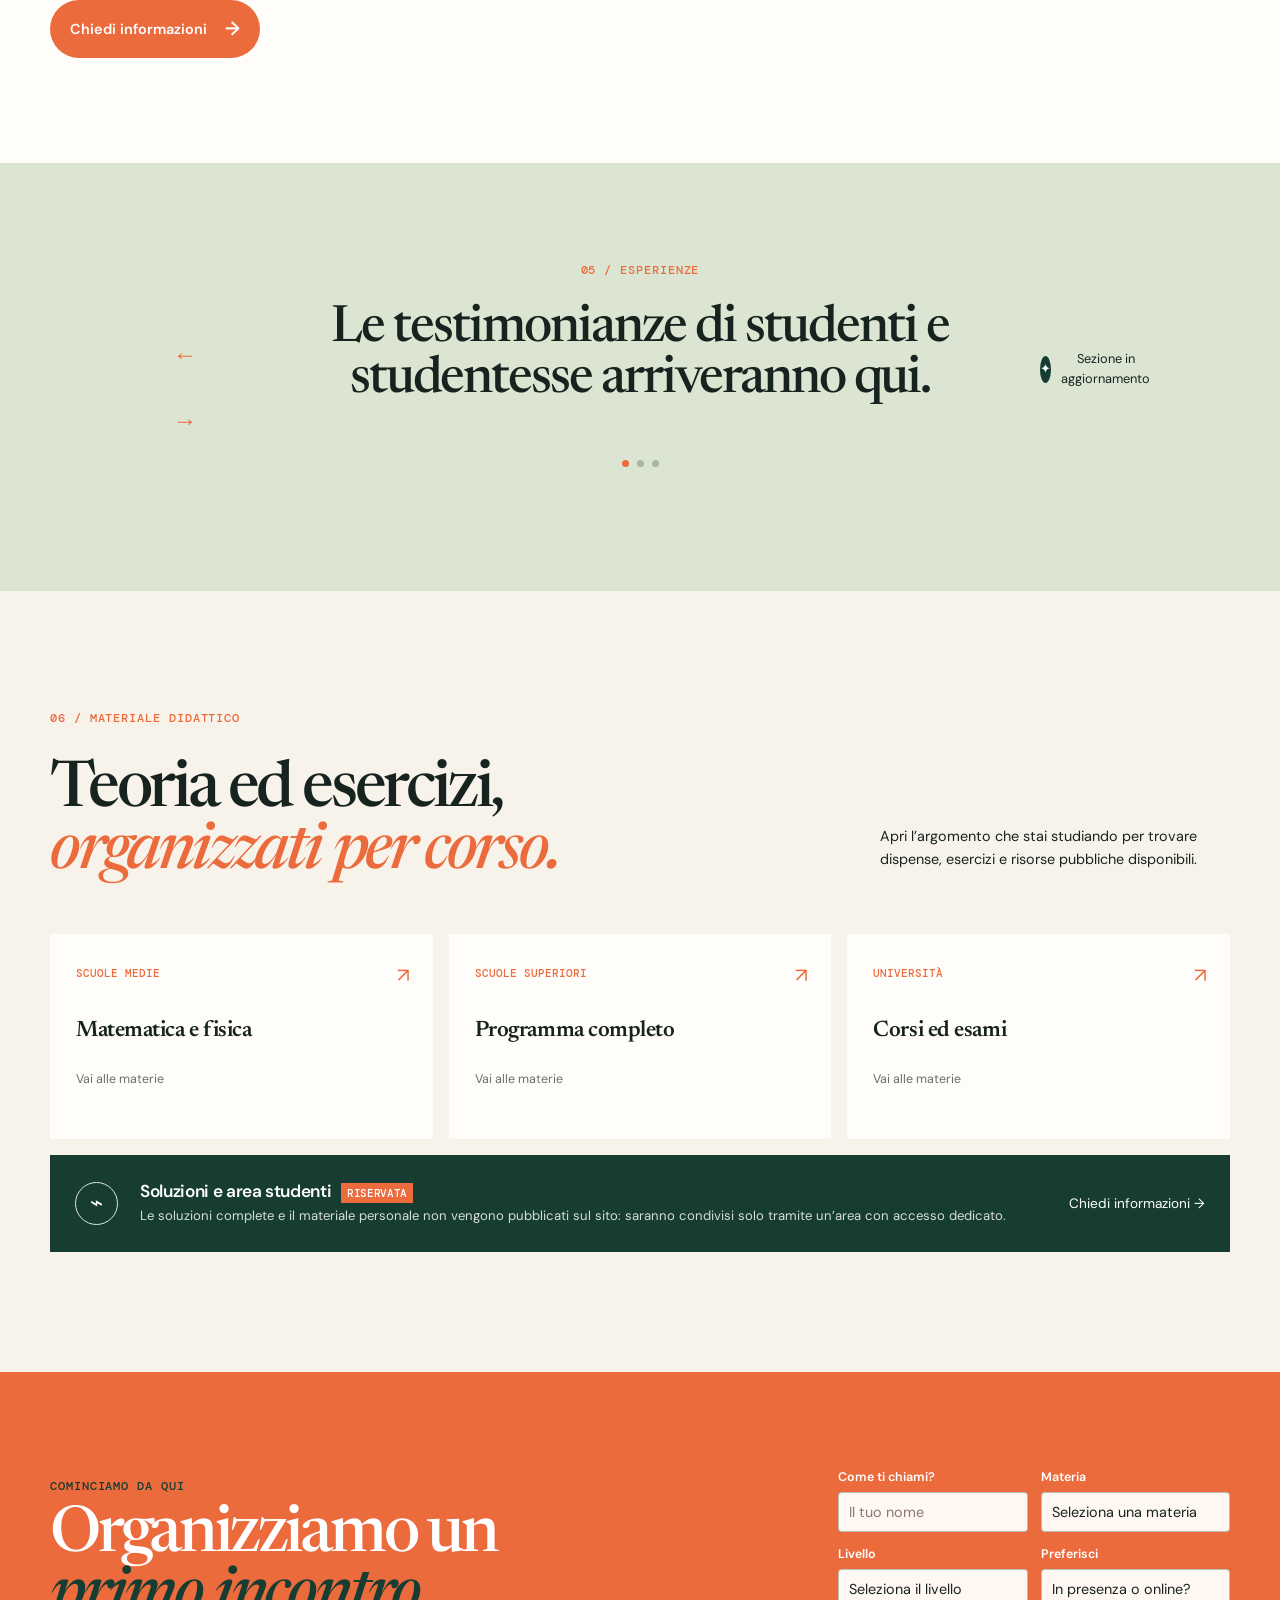
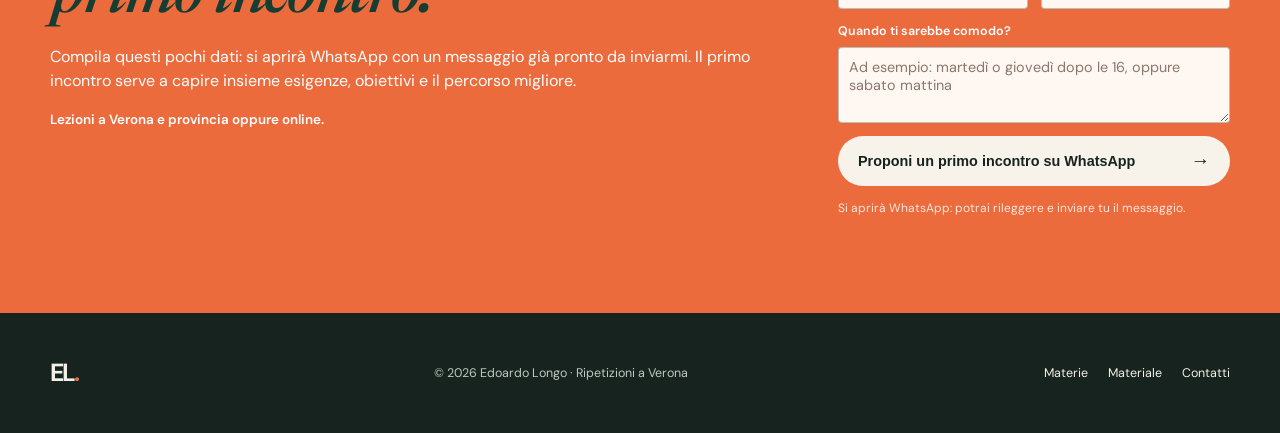
==== commit 9688f2c8: "Add public material file listing via GitHub API Add assets/css/material-files.css for file-list styl" ====
--- a/index.html
+++ b/index.html
@@ -10,7 +10,7 @@
   </head>
   <body>
     <a class="skip-link" href="#contenuto">Vai al contenuto</a>
-    <header class="site-header"><a class="brand" href="#inizio" aria-label="Home">EL<span>.</span></a><button class="menu-toggle" aria-expanded="false" aria-controls="nav-principale">Menu <span></span></button><nav id="nav-principale" class="main-nav" aria-label="Navigazione"><a href="#chi-sono">Chi sono</a><a href="#materie">Materie</a><a href="#metodo">Metodo</a><a href="#materiale">Materiale</a><a href="#faq">FAQ</a><a class="nav-cta" href="#contatti">Contattami</a></nav></header>
+    <header class="site-header"><a class="brand" href="#inizio" aria-label="Home">EL<span>.</span></a><button class="menu-toggle" aria-expanded="false" aria-controls="nav-principale">Menu <span></span></button><nav id="nav-principale" class="main-nav" aria-label="Navigazione"><a href="#chi-sono">Chi sono</a><a href="#materie">Materie</a><a href="#metodo">Metodo</a><a href="#materiale">Materiale</a><a class="nav-cta" href="#contatti">Contattami</a></nav></header>
     <main id="contenuto">
       <section id="inizio" class="hero"><div class="hero-copy"><p class="eyebrow">Verona e provincia · Online</p><h1>Ripetizioni di matematica e fisica.<br /><em>Con metodo, insieme.</em></h1><p class="hero-text">Per medie, liceo e università. Lezioni individuali per capire gli argomenti, preparare verifiche ed esami e costruire sicurezza nello studio.</p><div class="hero-actions"><a class="button button-primary" href="https://wa.me/393333868540?text=Ciao%20Edoardo%2C%20vorrei%20avere%20informazioni%20per%20una%20ripetizione.%20Frequento%20___%20e%20avrei%20bisogno%20di%20aiuto%20in%20___." target="_blank" rel="noopener">Scrivimi su WhatsApp <span>→</span></a><a class="text-link" href="#materie">Vedi le materie <span>↓</span></a></div><div class="hero-notes"><span><b>1:1</b> Lezioni su misura</span><span><b>⌖</b> In presenza o online</span></div></div></section>
       <section id="chi-sono" class="section about"><div class="section-label">01 / Chi sono</div><div class="about-content"><h2>Un confronto sereno,<br /><em>una strada chiara.</em></h2><div><p class="lead">Sono Edoardo e aiuto studenti e studentesse a sentirsi più sicuri davanti alla matematica e alla fisica.</p><p>Ogni lezione parte da dove sei davvero: individuiamo i passaggi che bloccano, li rendiamo comprensibili e costruiamo un metodo che puoi riutilizzare anche da solo.</p><a class="text-link" href="#contatti">Parliamone insieme <span>→</span></a></div></div></section>
@@ -19,7 +19,6 @@
       <section id="prezzi" class="section pricing contact-pricing"><div class="section-label">04 / Costi e disponibilità</div><div class="pricing-heading"><h2>Un percorso pensato<br /><em>per le tue esigenze.</em></h2><p>Il costo dipende da livello, materia, frequenza e modalità della lezione. Scrivimi senza impegno: ti risponderò con una proposta chiara.</p></div><a class="button button-primary" href="https://wa.me/393333868540?text=Ciao%20Edoardo%2C%20vorrei%20chiederti%20informazioni%20su%20costi%20e%20disponibilit%C3%A0%20per%20ripetizioni%20di%20___." target="_blank" rel="noopener">Chiedi informazioni <span>→</span></a></section>
       <section class="section testimonials"><div class="section-label">05 / Esperienze</div><div class="testimonial-slider" aria-live="polite"><button class="slider-arrow previous" aria-label="Testimonianza precedente">←</button><blockquote id="testimonial-text">Le testimonianze di studenti e studentesse arriveranno qui.</blockquote><div class="quote-author"><span id="testimonial-initial">✦</span><p id="testimonial-author">Sezione in aggiornamento</p></div><button class="slider-arrow next" aria-label="Testimonianza successiva">→</button></div><div class="testimonial-dots" aria-label="Selettore testimonianze"><button class="active" aria-label="Testimonianza 1"></button><button aria-label="Testimonianza 2"></button><button aria-label="Testimonianza 3"></button></div></section>
       <section id="materiale" class="section resources"><div class="resources-head"><div><div class="section-label">06 / Materiale didattico</div><h2>Teoria ed esercizi,<br /><em>organizzati per corso.</em></h2></div><p>Apri l’argomento che stai studiando per trovare dispense, esercizi e risorse pubbliche disponibili.</p></div><div class="resource-grid"><a class="resource-card" href="#materie"><span>↗</span><small>Scuole medie</small><h3>Matematica e fisica</h3><p>Vai alle materie</p></a><a class="resource-card" href="#materie"><span>↗</span><small>Scuole superiori</small><h3>Programma completo</h3><p>Vai alle materie</p></a><a class="resource-card" href="#materie"><span>↗</span><small>Università</small><h3>Corsi ed esami</h3><p>Vai alle materie</p></a></div><aside class="student-area"><div class="lock">⌁</div><div><h3>Soluzioni e area studenti <span>riservata</span></h3><p>Le soluzioni complete e il materiale personale non vengono pubblicati sul sito: saranno condivisi solo tramite un’area con accesso dedicato.</p></div><a href="#contatti">Chiedi informazioni →</a></aside></section>
-      <section id="faq" class="section faq"><div class="section-label">07 / FAQ</div><div class="faq-layout"><h2>Le domande più<br /><em>frequenti.</em></h2><div class="accordion"><details><summary>Le lezioni sono in presenza o online?<span>+</span></summary><p>Entrambe. Le lezioni in presenza sono disponibili a Verona e provincia; online usiamo videochiamata e lavagna digitale.</p></details><details><summary>Come propongo un orario?<span>+</span></summary><p>Scrivimi su WhatsApp indicando materia, livello e due o tre fasce orarie che ti sono comode. Ti risponderò con la prima disponibilità compatibile.</p></details><details><summary>Posso chiedere informazioni sui costi?<span>+</span></summary><p>Certo, senza impegno. Il costo viene definito con chiarezza in base al tipo di percorso e alla modalità scelta.</p></details><details><summary>Le soluzioni degli esercizi sono pubbliche?<span>+</span></summary><p>No. Sul sito pubblico trovi teoria ed esercizi; le soluzioni e il materiale personalizzato restano riservati.</p></details></div></div></section>
       <section id="contatti" class="contact"><div><p class="eyebrow">Cominciamo da qui</p><h2>Organizziamo un<br /><em>primo incontro.</em></h2><p>Compila questi pochi dati: si aprirà WhatsApp con un messaggio già pronto da inviarmi. Il primo incontro serve a capire insieme esigenze, obiettivi e il percorso migliore.</p><p class="contact-note">Lezioni a Verona e provincia oppure online.</p></div><form id="booking-form" class="booking-form"><label>Come ti chiami?<input name="nome" type="text" placeholder="Il tuo nome" required /></label><label>Materia<select name="materia" required><option value="" selected disabled>Seleziona una materia</option><option>Matematica</option><option>Fisica</option><option>Programmazione</option><option>Altro</option></select></label><label>Livello<select name="livello" required><option value="" selected disabled>Seleziona il livello</option><option>Scuole medie</option><option>Scuole superiori</option><option>Università</option></select></label><label>Preferisci<select name="modalita" required><option value="" selected disabled>In presenza o online?</option><option>In presenza a Verona / provincia</option><option>Online</option><option>Indifferente</option></select></label><label class="full-width">Quando ti sarebbe comodo?<textarea name="disponibilita" rows="3" placeholder="Ad esempio: martedì o giovedì dopo le 16, oppure sabato mattina" required></textarea></label><button class="button button-light full-width" type="submit">Proponi un primo incontro su WhatsApp <span>→</span></button><p class="form-note full-width">Si aprirà WhatsApp: potrai rileggere e inviare tu il messaggio.</p></form></section>
     </main><footer><a class="brand" href="#inizio">EL<span>.</span></a><p>© <span id="year"></span> Edoardo Longo · Ripetizioni a Verona</p><div><a href="#materie">Materie</a><a href="#materiale">Materiale</a><a href="#contatti">Contatti</a></div></footer><script src="assets/js/main.js"></script>
   </body>
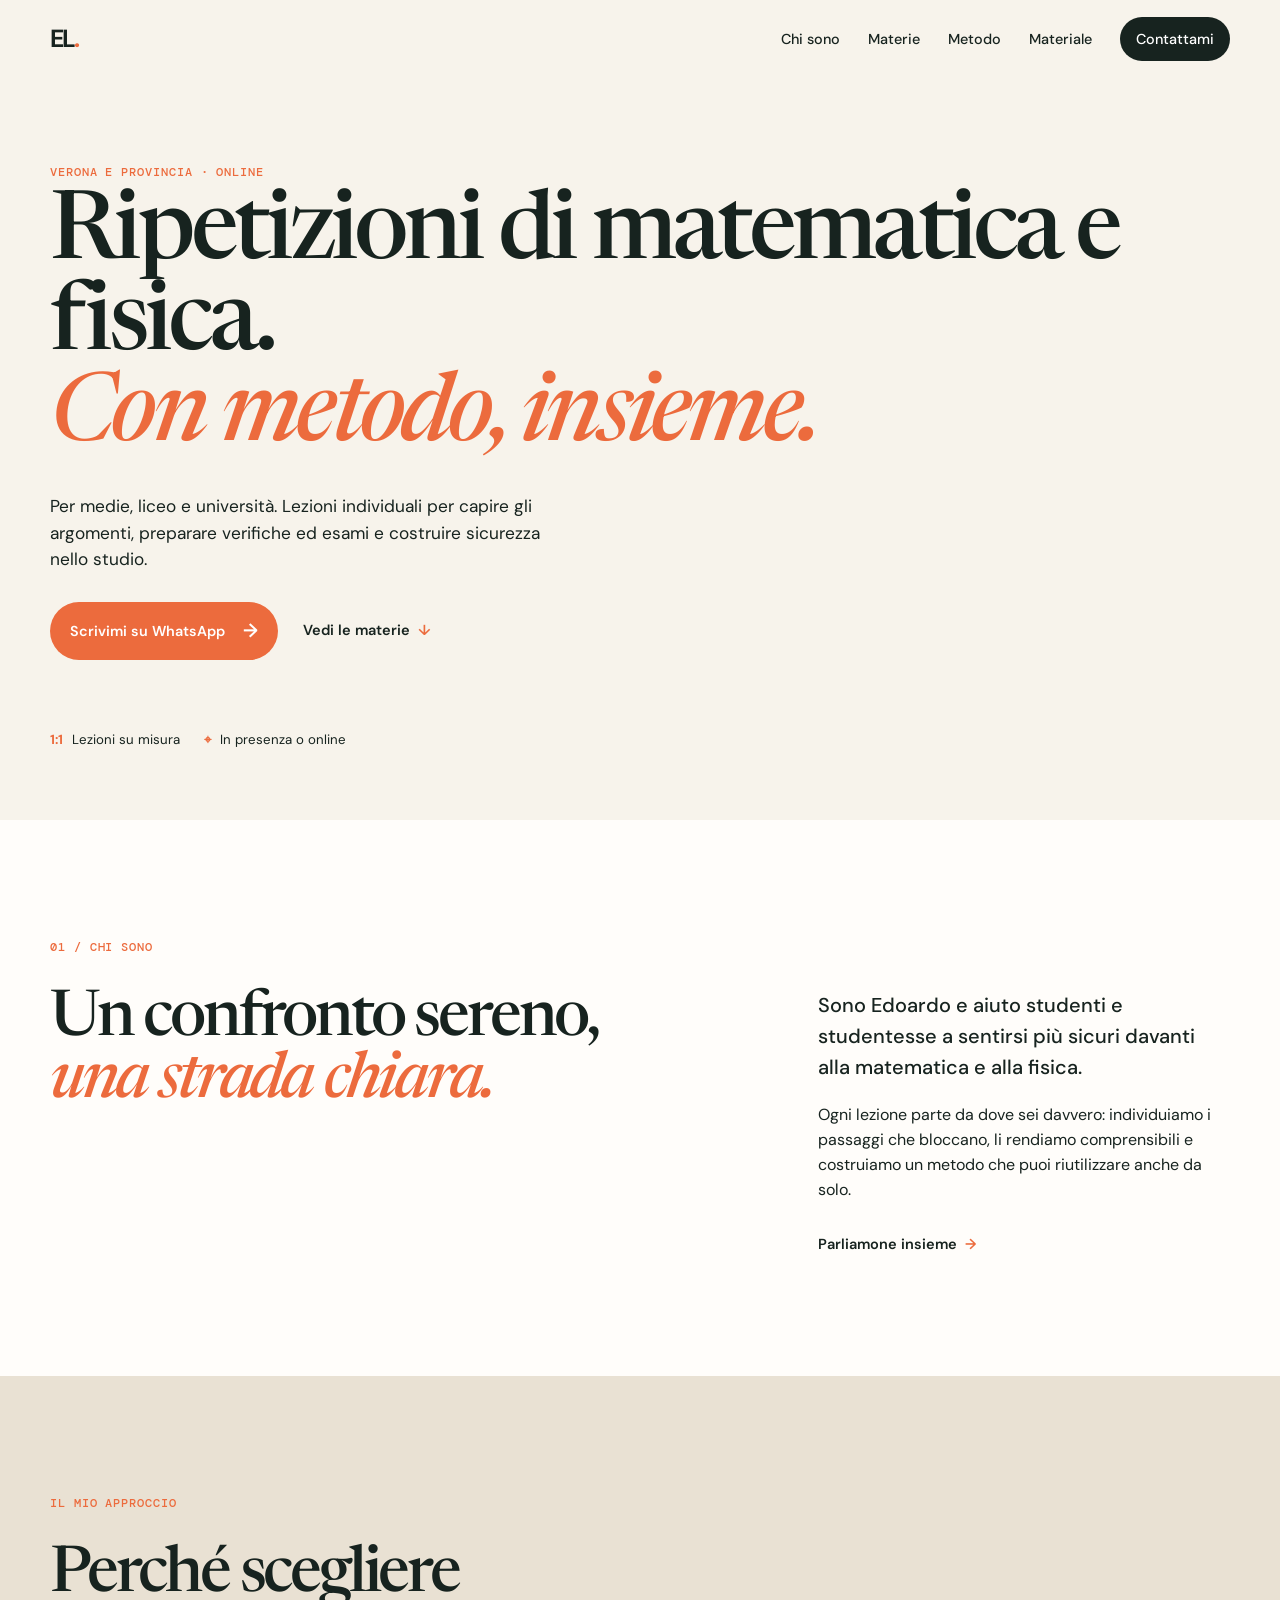
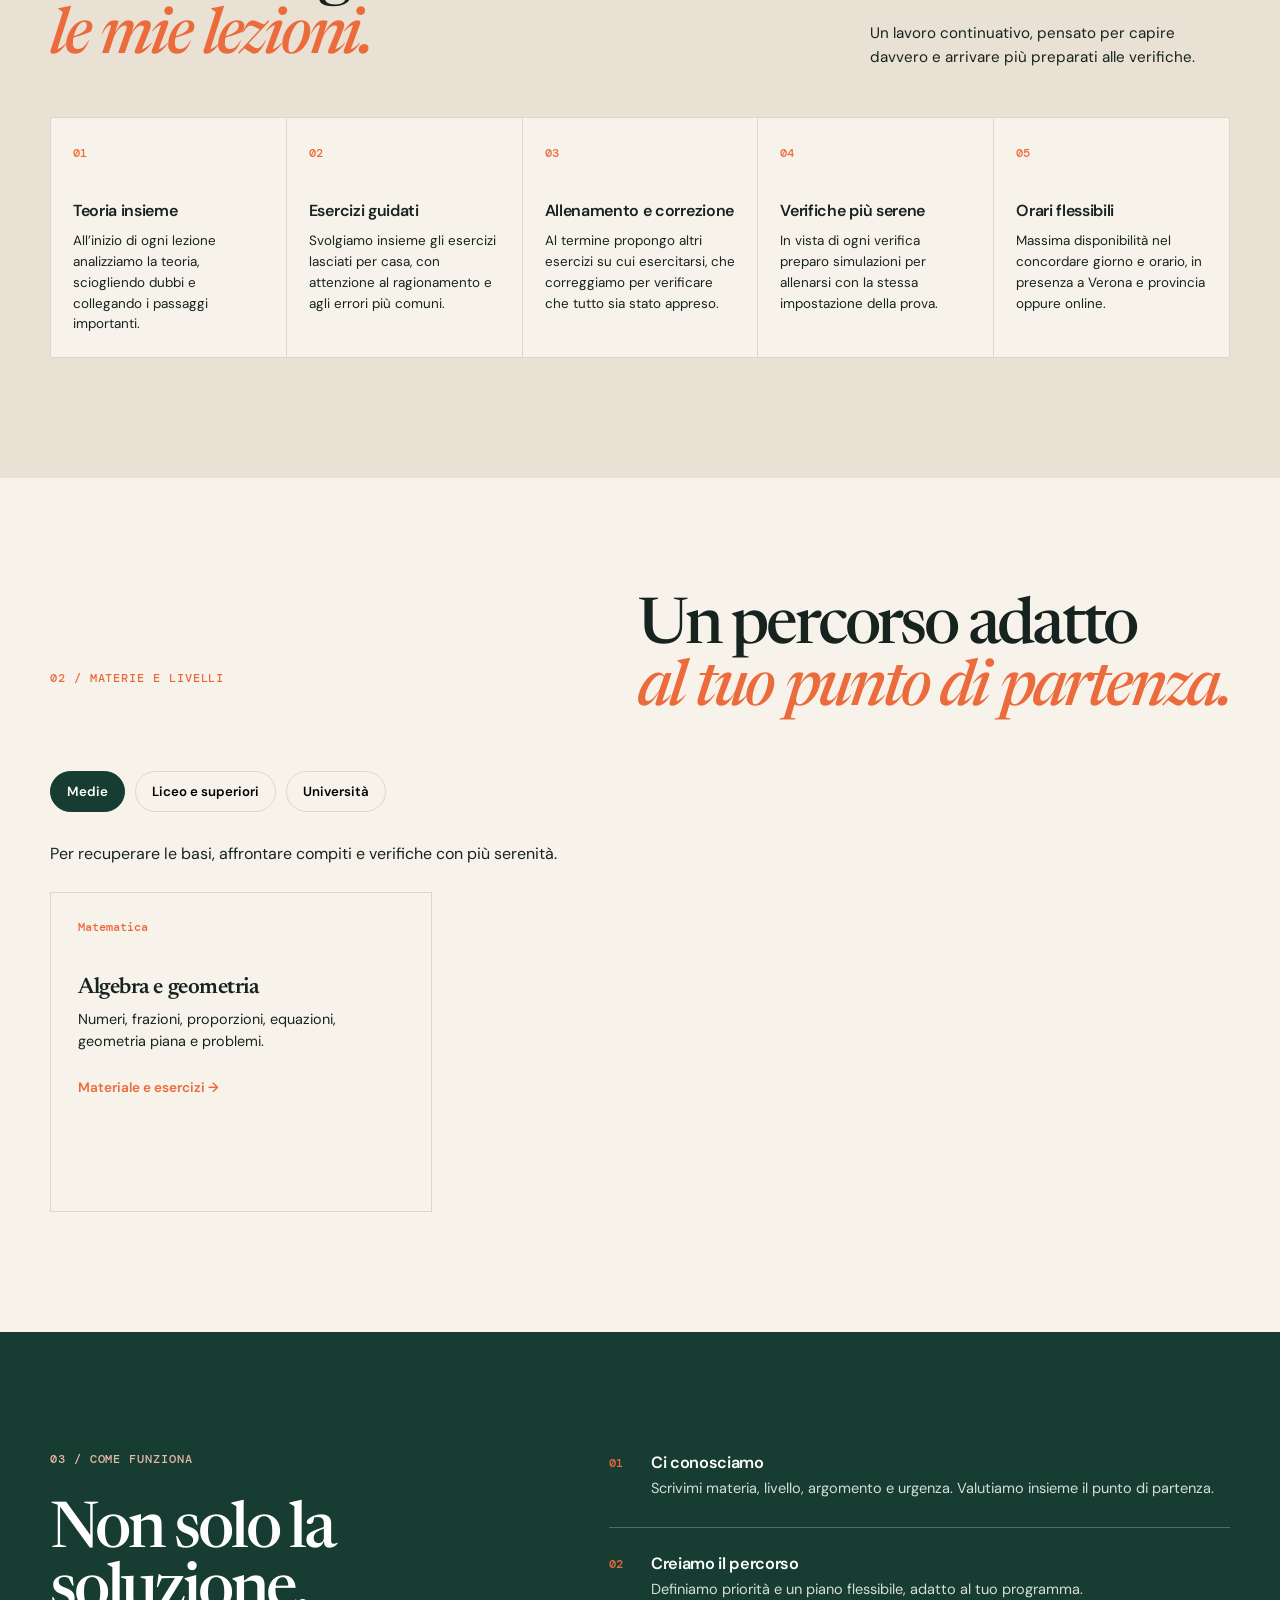
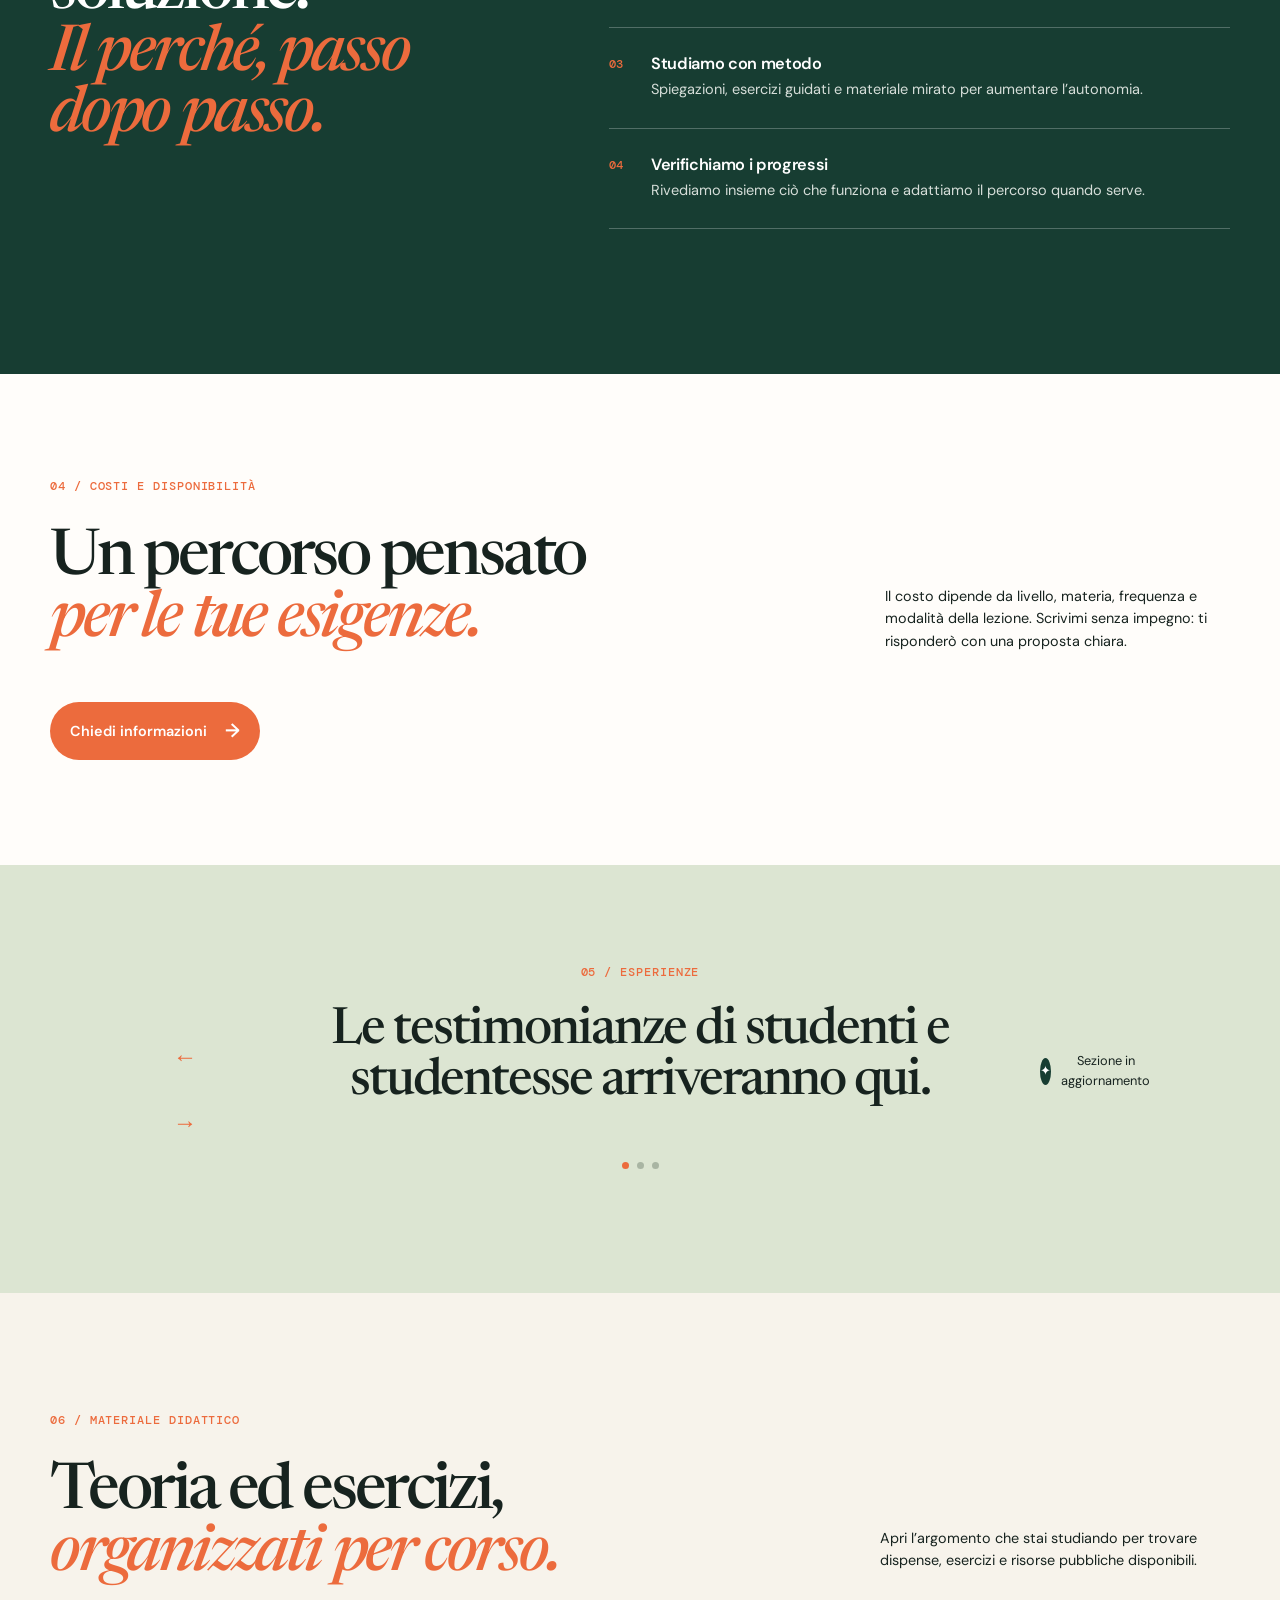
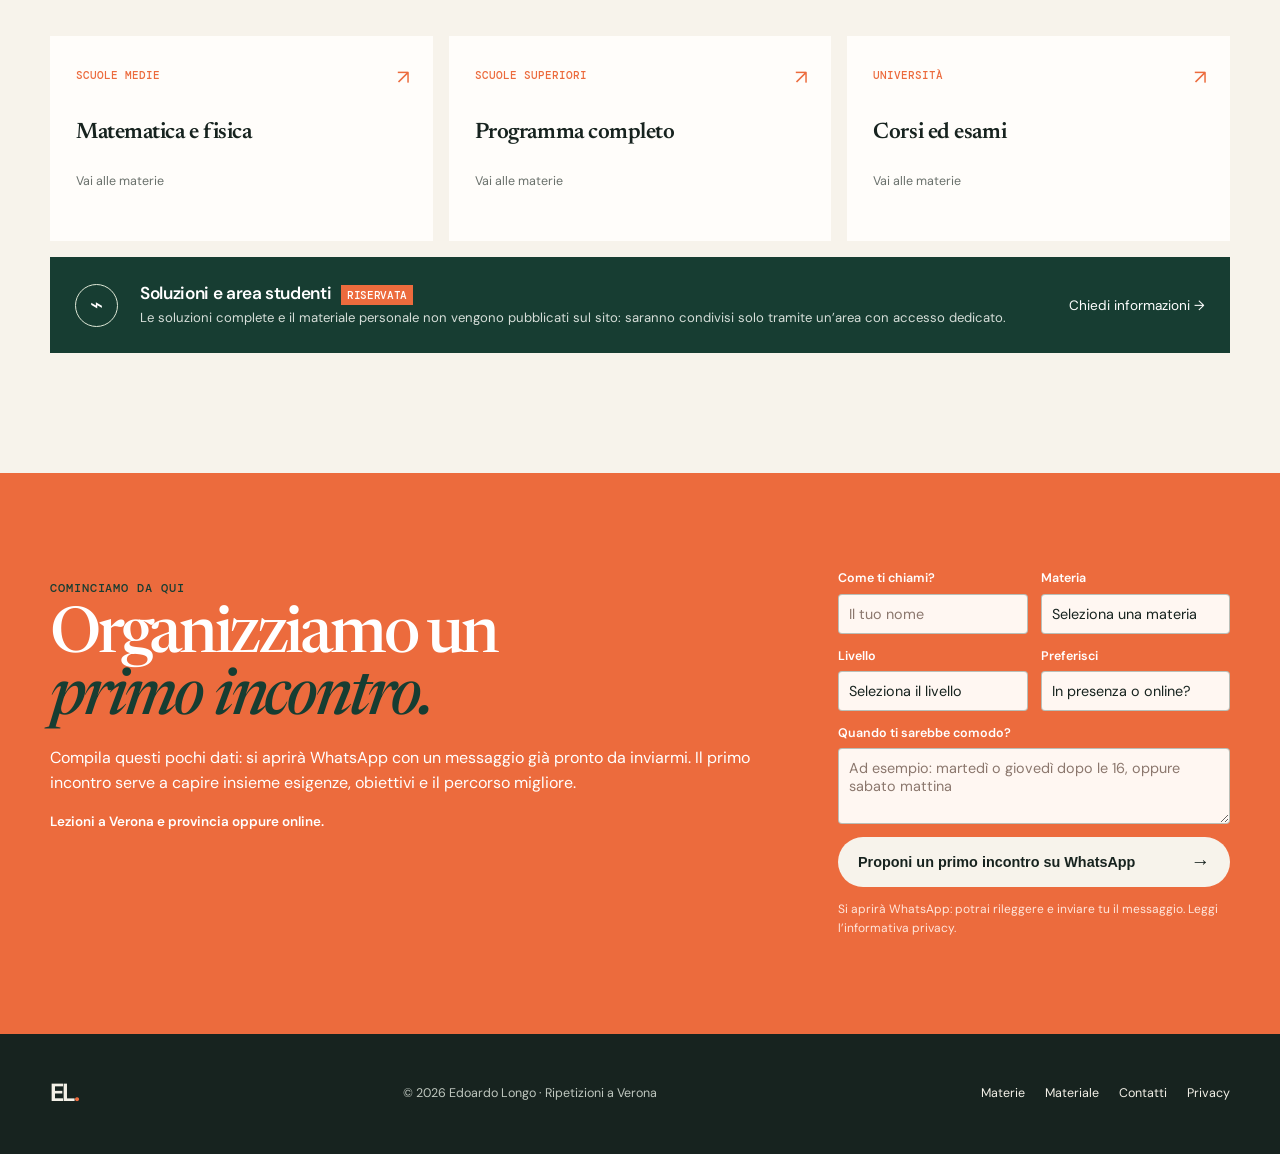
==== commit 92a50ba6: "Add privacy page and mobile course section This commit introduces a new 'Perché scegliere le mie lez" ====
--- a/index.html
+++ b/index.html
@@ -6,7 +6,7 @@
     <title>Edoardo Longo | Ripetizioni a Verona</title>
     <link rel="preconnect" href="https://fonts.googleapis.com" /><link rel="preconnect" href="https://fonts.gstatic.com" crossorigin />
     <link href="https://fonts.googleapis.com/css2?family=DM+Mono:wght@400;500&family=DM+Sans:opsz,wght@9..40,400;9..40,500;9..40,600;9..40,700&family=Newsreader:opsz,wght@6..72,500;6..72,600&display=swap" rel="stylesheet" />
-    <link rel="stylesheet" href="assets/css/style.css" /><link rel="stylesheet" href="assets/css/overrides.css" /><link rel="stylesheet" href="assets/css/booking.css" />
+    <link rel="stylesheet" href="assets/css/style.css" /><link rel="stylesheet" href="assets/css/overrides.css" /><link rel="stylesheet" href="assets/css/booking.css" /><link rel="stylesheet" href="assets/css/why-mobile.css" />
   </head>
   <body>
     <a class="skip-link" href="#contenuto">Vai al contenuto</a>
@@ -20,6 +20,6 @@
       <section class="section testimonials"><div class="section-label">05 / Esperienze</div><div class="testimonial-slider" aria-live="polite"><button class="slider-arrow previous" aria-label="Testimonianza precedente">←</button><blockquote id="testimonial-text">Le testimonianze di studenti e studentesse arriveranno qui.</blockquote><div class="quote-author"><span id="testimonial-initial">✦</span><p id="testimonial-author">Sezione in aggiornamento</p></div><button class="slider-arrow next" aria-label="Testimonianza successiva">→</button></div><div class="testimonial-dots" aria-label="Selettore testimonianze"><button class="active" aria-label="Testimonianza 1"></button><button aria-label="Testimonianza 2"></button><button aria-label="Testimonianza 3"></button></div></section>
       <section id="materiale" class="section resources"><div class="resources-head"><div><div class="section-label">06 / Materiale didattico</div><h2>Teoria ed esercizi,<br /><em>organizzati per corso.</em></h2></div><p>Apri l’argomento che stai studiando per trovare dispense, esercizi e risorse pubbliche disponibili.</p></div><div class="resource-grid"><a class="resource-card" href="#materie"><span>↗</span><small>Scuole medie</small><h3>Matematica e fisica</h3><p>Vai alle materie</p></a><a class="resource-card" href="#materie"><span>↗</span><small>Scuole superiori</small><h3>Programma completo</h3><p>Vai alle materie</p></a><a class="resource-card" href="#materie"><span>↗</span><small>Università</small><h3>Corsi ed esami</h3><p>Vai alle materie</p></a></div><aside class="student-area"><div class="lock">⌁</div><div><h3>Soluzioni e area studenti <span>riservata</span></h3><p>Le soluzioni complete e il materiale personale non vengono pubblicati sul sito: saranno condivisi solo tramite un’area con accesso dedicato.</p></div><a href="#contatti">Chiedi informazioni →</a></aside></section>
       <section id="contatti" class="contact"><div><p class="eyebrow">Cominciamo da qui</p><h2>Organizziamo un<br /><em>primo incontro.</em></h2><p>Compila questi pochi dati: si aprirà WhatsApp con un messaggio già pronto da inviarmi. Il primo incontro serve a capire insieme esigenze, obiettivi e il percorso migliore.</p><p class="contact-note">Lezioni a Verona e provincia oppure online.</p></div><form id="booking-form" class="booking-form"><label>Come ti chiami?<input name="nome" type="text" placeholder="Il tuo nome" required /></label><label>Materia<select name="materia" required><option value="" selected disabled>Seleziona una materia</option><option>Matematica</option><option>Fisica</option><option>Programmazione</option><option>Altro</option></select></label><label>Livello<select name="livello" required><option value="" selected disabled>Seleziona il livello</option><option>Scuole medie</option><option>Scuole superiori</option><option>Università</option></select></label><label>Preferisci<select name="modalita" required><option value="" selected disabled>In presenza o online?</option><option>In presenza a Verona / provincia</option><option>Online</option><option>Indifferente</option></select></label><label class="full-width">Quando ti sarebbe comodo?<textarea name="disponibilita" rows="3" placeholder="Ad esempio: martedì o giovedì dopo le 16, oppure sabato mattina" required></textarea></label><button class="button button-light full-width" type="submit">Proponi un primo incontro su WhatsApp <span>→</span></button><p class="form-note full-width">Si aprirà WhatsApp: potrai rileggere e inviare tu il messaggio.</p></form></section>
-    </main><footer><a class="brand" href="#inizio">EL<span>.</span></a><p>© <span id="year"></span> Edoardo Longo · Ripetizioni a Verona</p><div><a href="#materie">Materie</a><a href="#materiale">Materiale</a><a href="#contatti">Contatti</a></div></footer><script src="assets/js/main.js"></script>
+    </main><footer><a class="brand" href="#inizio">EL<span>.</span></a><p>© <span id="year"></span> Edoardo Longo · Ripetizioni a Verona</p><div><a href="#materie">Materie</a><a href="#materiale">Materiale</a><a href="#contatti">Contatti</a><a href="privacy.html">Privacy</a></div></footer><script src="assets/js/main.js"></script>
   </body>
 </html>
--- a/assets/css/why-mobile.css
+++ b/assets/css/why-mobile.css
@@ -0,0 +1,21 @@
+.why-section { background: #e9e1d3; }
+.why-heading { display: flex; justify-content: space-between; align-items: end; gap: 35px; margin-bottom: 48px; }
+.why-heading > p { max-width: 360px; margin: 0; font-size: .95rem; }
+.why-grid { display: grid; grid-template-columns: repeat(5, 1fr); gap: 1px; background: var(--line); border: 1px solid var(--line); }
+.why-grid article { min-height: 235px; background: var(--cream); padding: 22px; }
+.why-grid span { color: var(--orange); font: 500 .72rem var(--mono); }
+.why-grid h3 { margin: 35px 0 10px; font-family: var(--sans); font-size: 1rem; }
+.why-grid p { margin: 0; font-size: .84rem; }
+@media (max-width: 760px) {
+  .site-header { position: sticky; top: 0; z-index: 20; background: var(--cream); border-bottom: 1px solid var(--line); }
+  .hero h1 { font-size: clamp(3.2rem, 15vw, 4.5rem); }
+  .hero-actions { flex-direction: column; align-items: flex-start; gap: 16px; }
+  .button { min-height: 48px; }
+  .why-heading { display: block; margin-bottom: 30px; }
+  .why-heading > p { margin-top: 20px; }
+  .why-grid { grid-template-columns: 1fr; }
+  .why-grid article { min-height: 0; padding: 22px; }
+  .why-grid h3 { margin: 17px 0 8px; }
+  .contact { padding-bottom: 90px; }
+  .booking-form input, .booking-form select, .booking-form textarea { font-size: 16px; }
+}
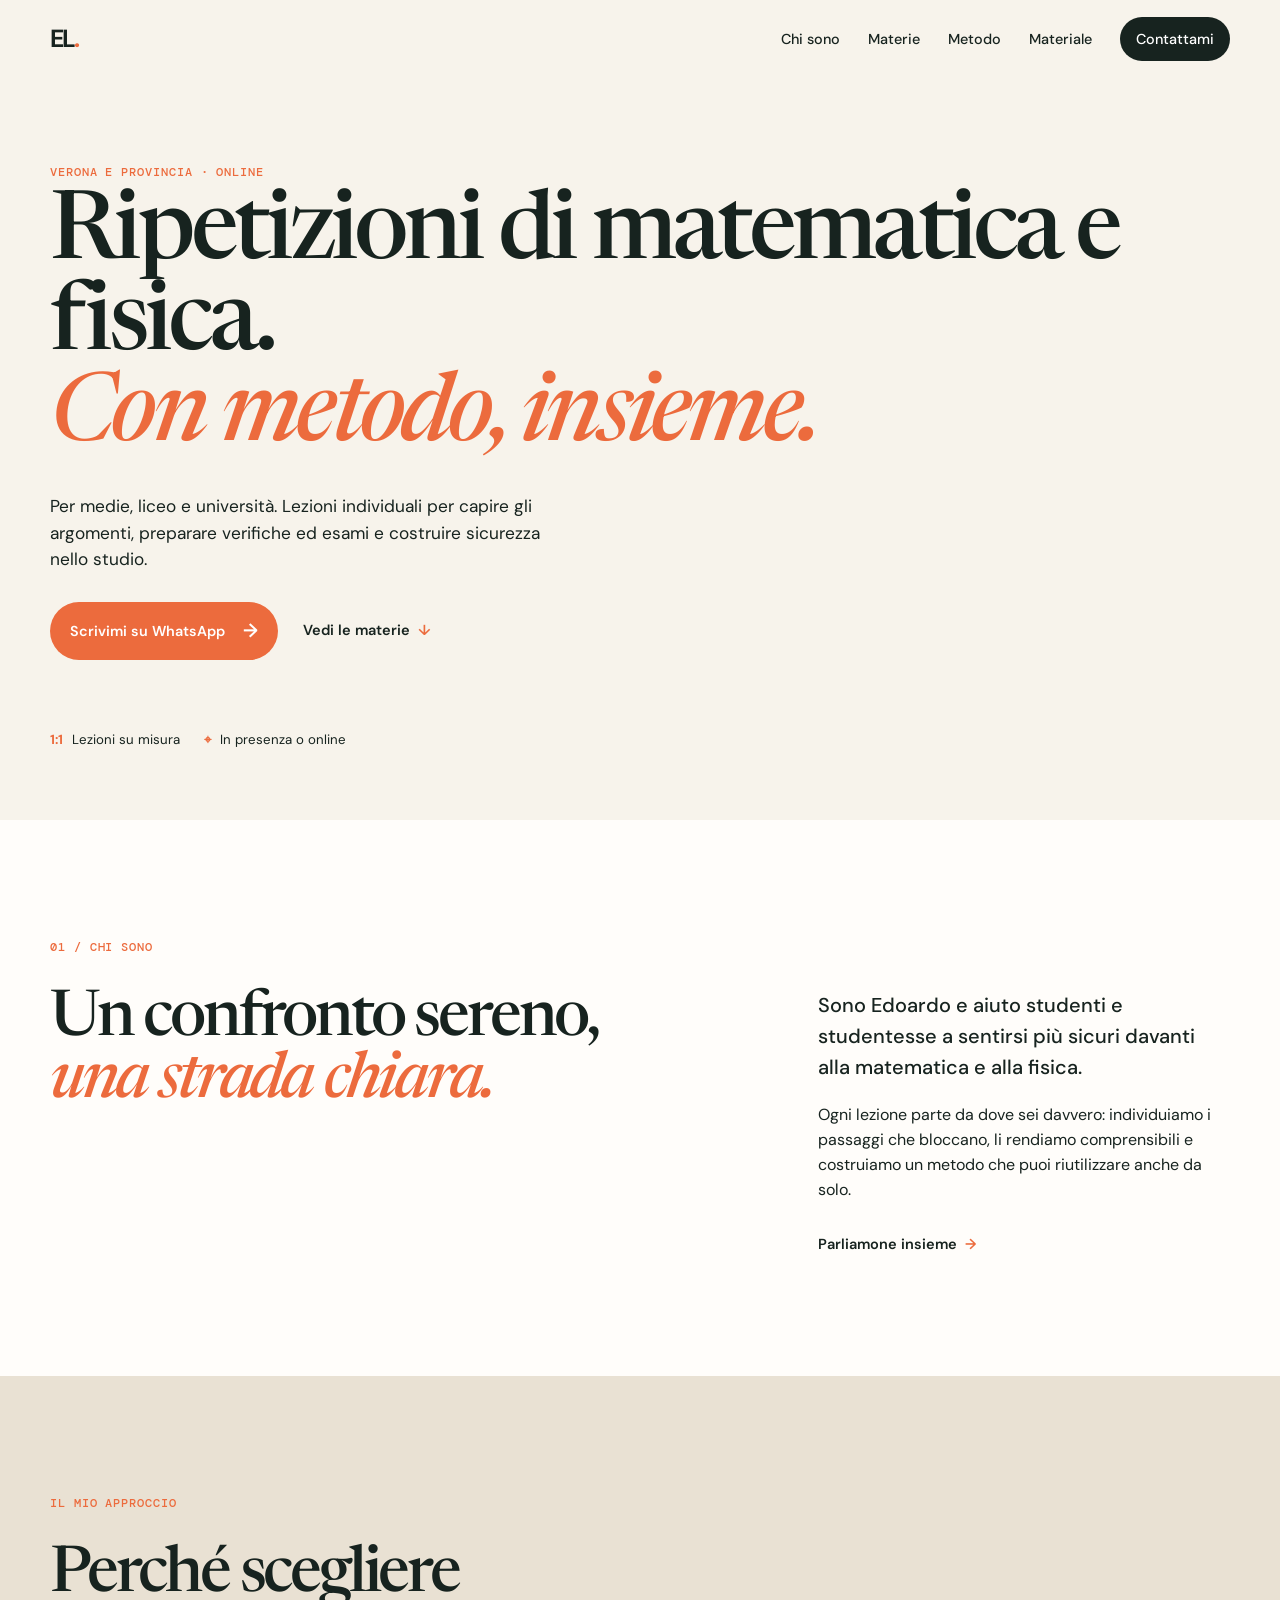
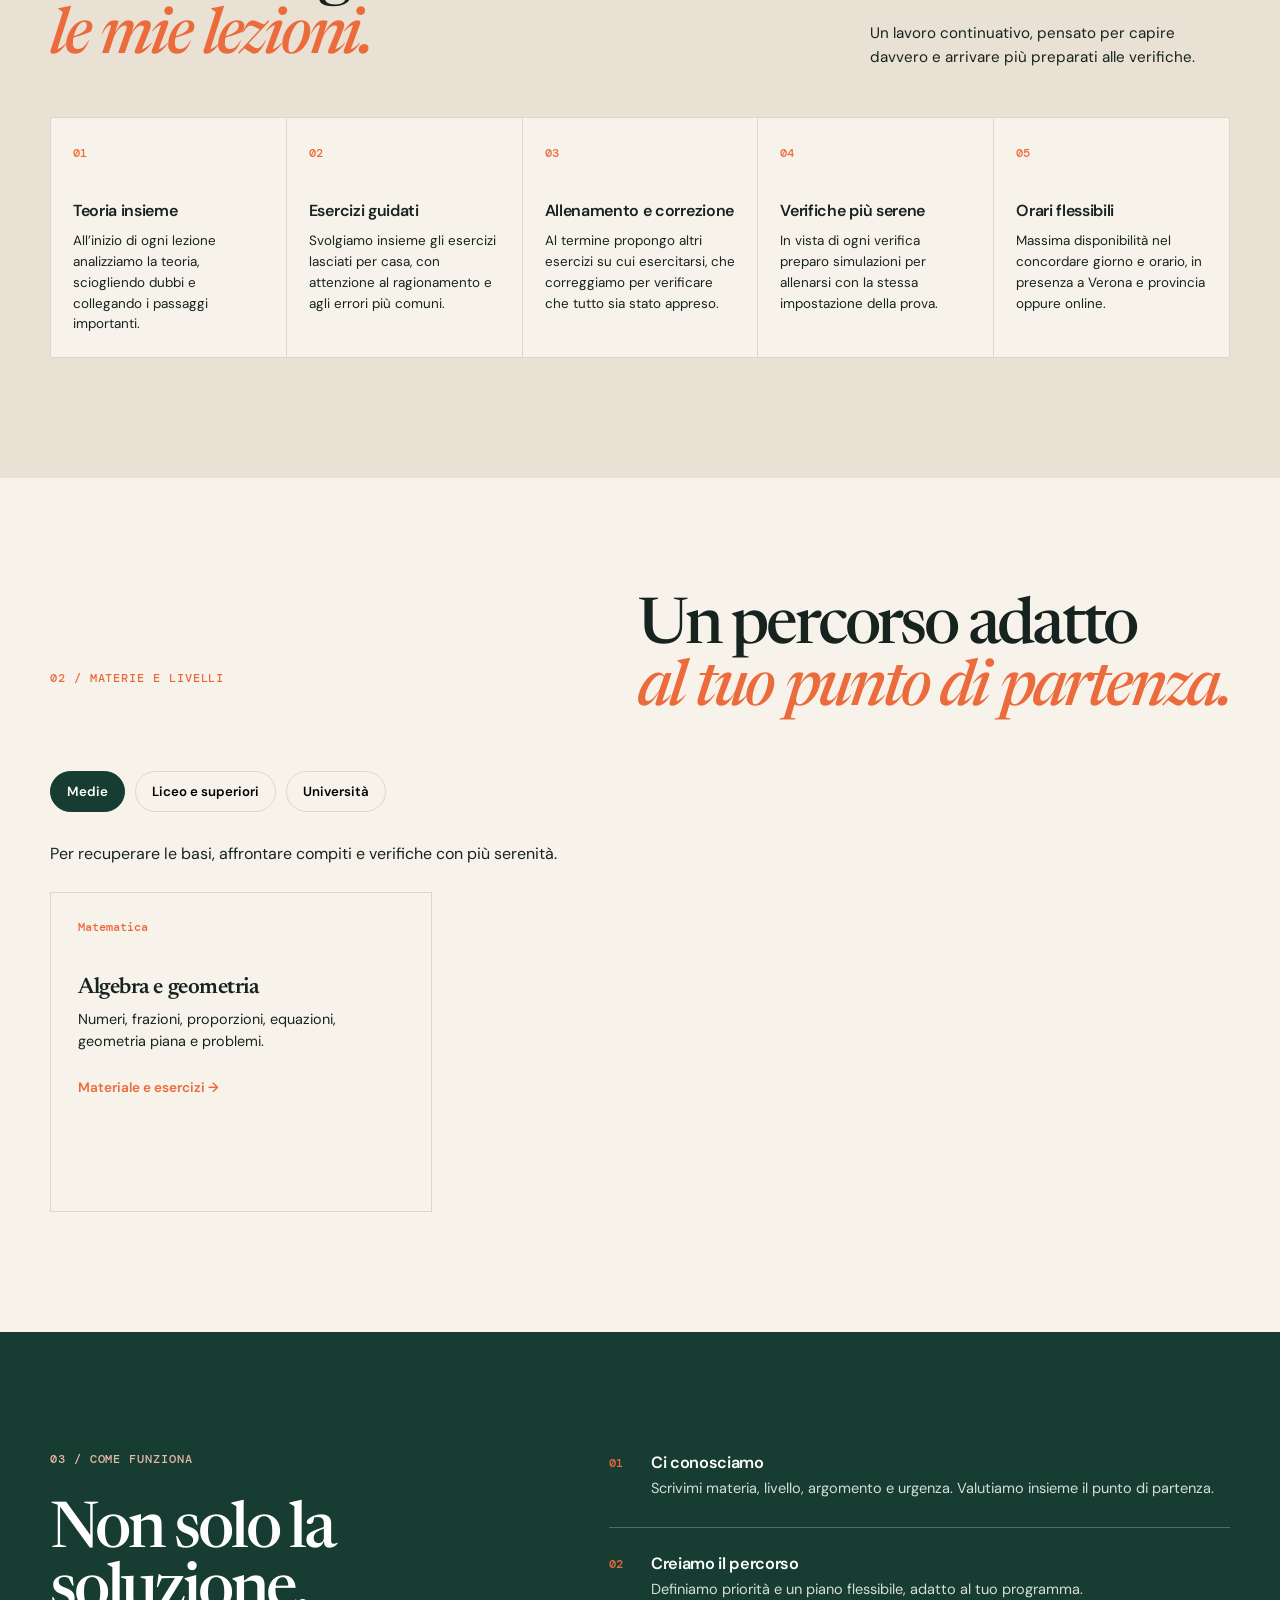
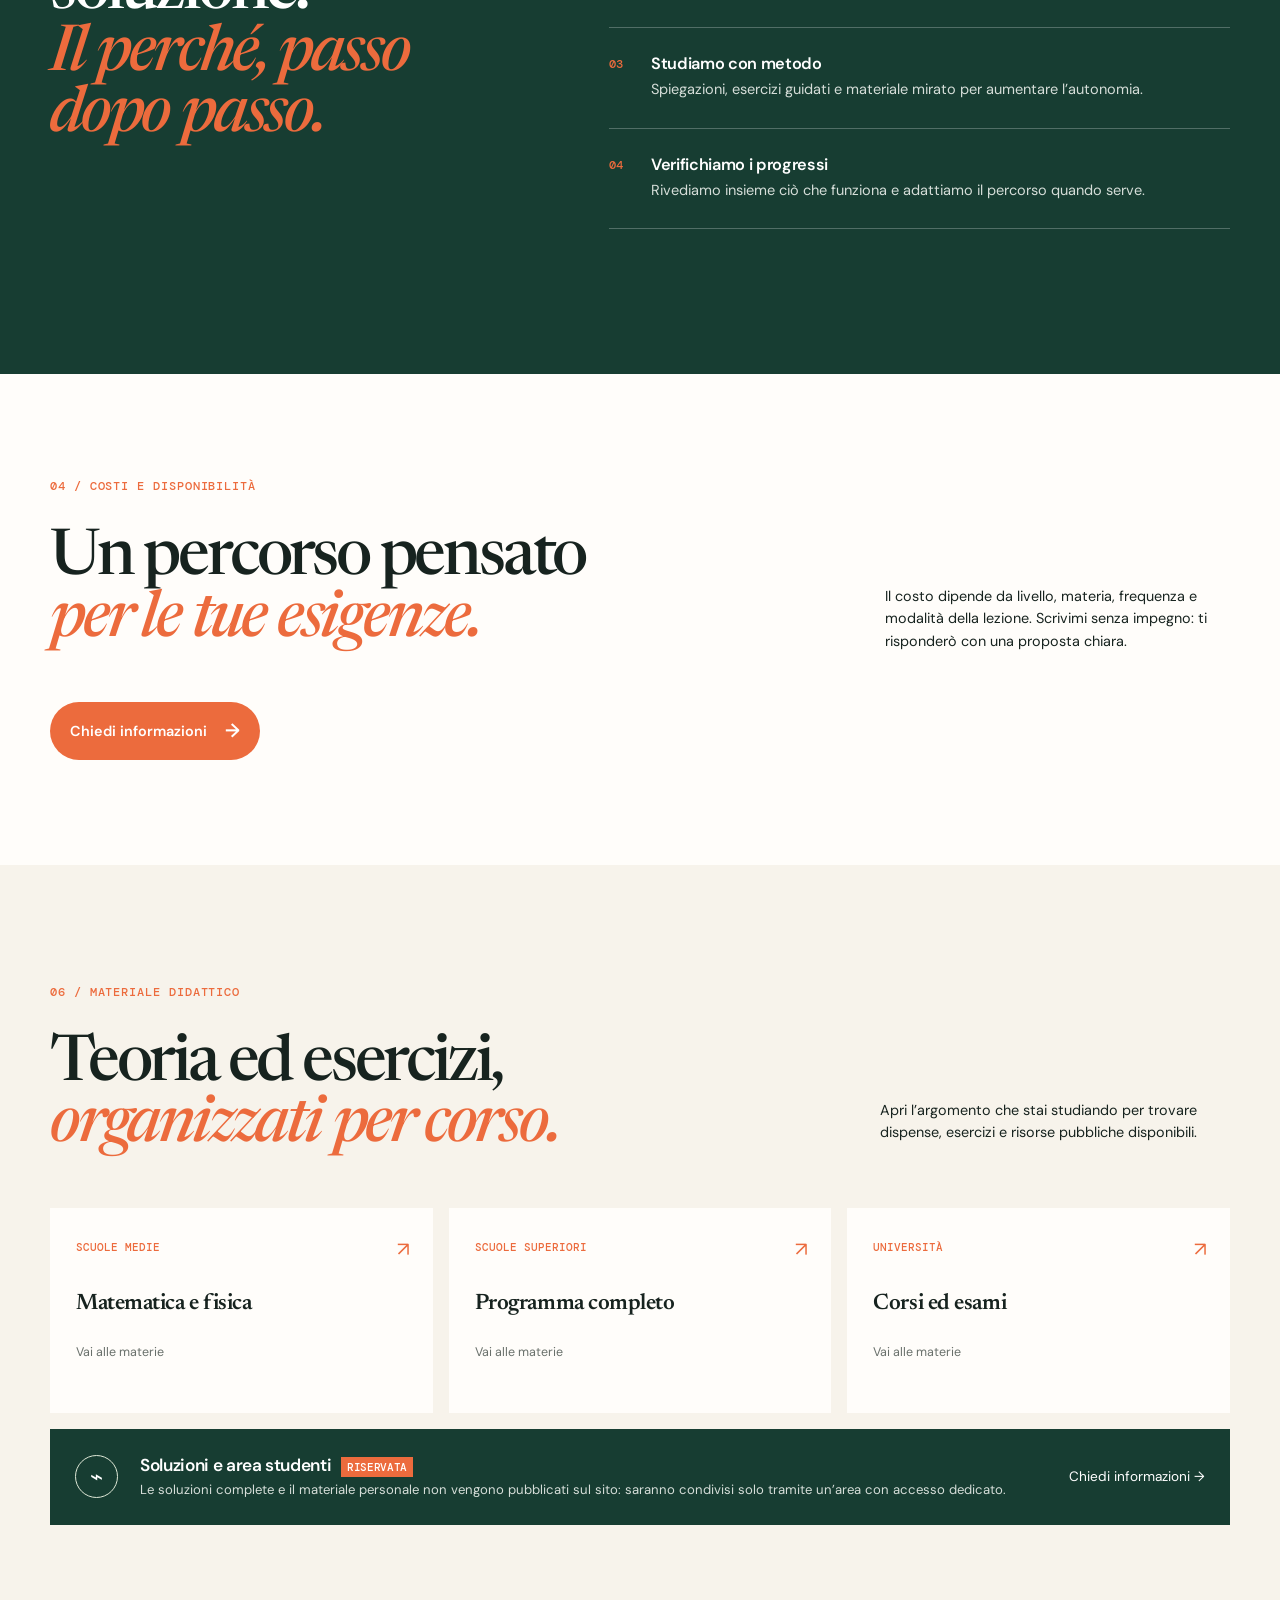
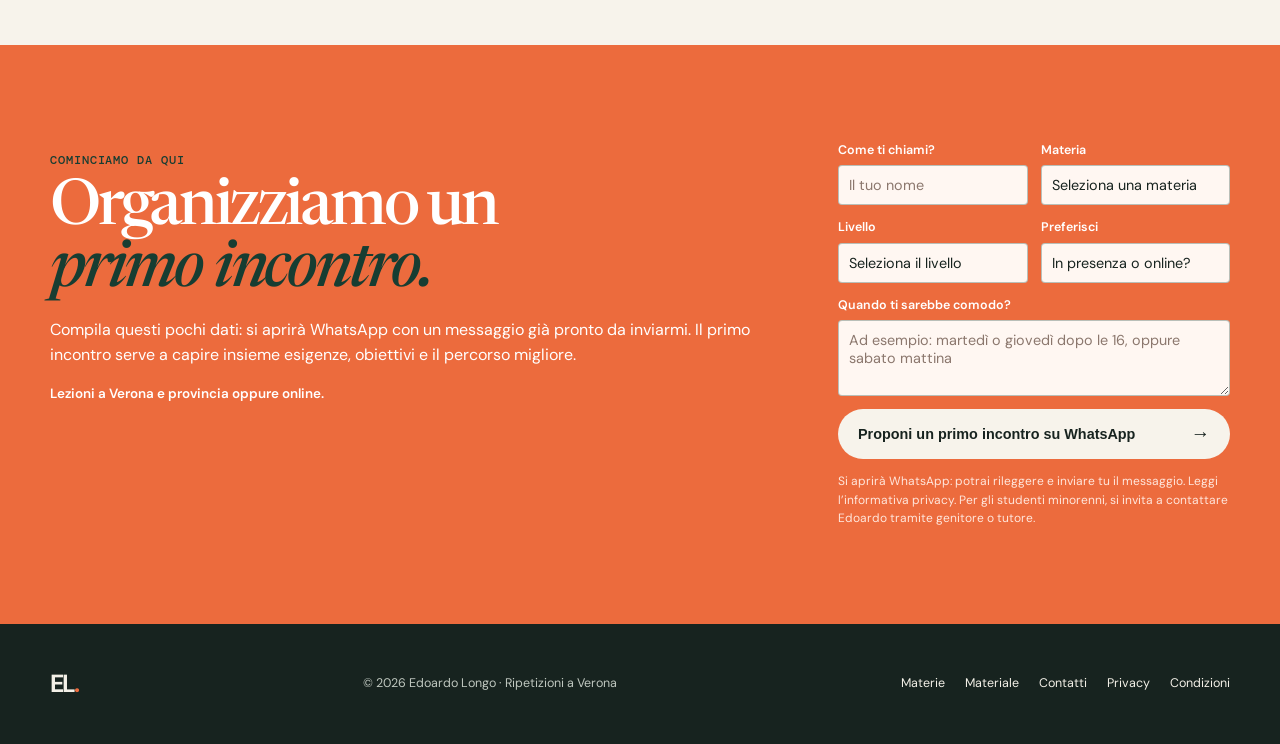
==== commit 08da4f01: "Add legal pages and update contact note This commit adds dedicated privacy and lesson conditions pag" ====
--- a/index.html
+++ b/index.html
@@ -20,6 +20,6 @@
       <section class="section testimonials"><div class="section-label">05 / Esperienze</div><div class="testimonial-slider" aria-live="polite"><button class="slider-arrow previous" aria-label="Testimonianza precedente">←</button><blockquote id="testimonial-text">Le testimonianze di studenti e studentesse arriveranno qui.</blockquote><div class="quote-author"><span id="testimonial-initial">✦</span><p id="testimonial-author">Sezione in aggiornamento</p></div><button class="slider-arrow next" aria-label="Testimonianza successiva">→</button></div><div class="testimonial-dots" aria-label="Selettore testimonianze"><button class="active" aria-label="Testimonianza 1"></button><button aria-label="Testimonianza 2"></button><button aria-label="Testimonianza 3"></button></div></section>
       <section id="materiale" class="section resources"><div class="resources-head"><div><div class="section-label">06 / Materiale didattico</div><h2>Teoria ed esercizi,<br /><em>organizzati per corso.</em></h2></div><p>Apri l’argomento che stai studiando per trovare dispense, esercizi e risorse pubbliche disponibili.</p></div><div class="resource-grid"><a class="resource-card" href="#materie"><span>↗</span><small>Scuole medie</small><h3>Matematica e fisica</h3><p>Vai alle materie</p></a><a class="resource-card" href="#materie"><span>↗</span><small>Scuole superiori</small><h3>Programma completo</h3><p>Vai alle materie</p></a><a class="resource-card" href="#materie"><span>↗</span><small>Università</small><h3>Corsi ed esami</h3><p>Vai alle materie</p></a></div><aside class="student-area"><div class="lock">⌁</div><div><h3>Soluzioni e area studenti <span>riservata</span></h3><p>Le soluzioni complete e il materiale personale non vengono pubblicati sul sito: saranno condivisi solo tramite un’area con accesso dedicato.</p></div><a href="#contatti">Chiedi informazioni →</a></aside></section>
       <section id="contatti" class="contact"><div><p class="eyebrow">Cominciamo da qui</p><h2>Organizziamo un<br /><em>primo incontro.</em></h2><p>Compila questi pochi dati: si aprirà WhatsApp con un messaggio già pronto da inviarmi. Il primo incontro serve a capire insieme esigenze, obiettivi e il percorso migliore.</p><p class="contact-note">Lezioni a Verona e provincia oppure online.</p></div><form id="booking-form" class="booking-form"><label>Come ti chiami?<input name="nome" type="text" placeholder="Il tuo nome" required /></label><label>Materia<select name="materia" required><option value="" selected disabled>Seleziona una materia</option><option>Matematica</option><option>Fisica</option><option>Programmazione</option><option>Altro</option></select></label><label>Livello<select name="livello" required><option value="" selected disabled>Seleziona il livello</option><option>Scuole medie</option><option>Scuole superiori</option><option>Università</option></select></label><label>Preferisci<select name="modalita" required><option value="" selected disabled>In presenza o online?</option><option>In presenza a Verona / provincia</option><option>Online</option><option>Indifferente</option></select></label><label class="full-width">Quando ti sarebbe comodo?<textarea name="disponibilita" rows="3" placeholder="Ad esempio: martedì o giovedì dopo le 16, oppure sabato mattina" required></textarea></label><button class="button button-light full-width" type="submit">Proponi un primo incontro su WhatsApp <span>→</span></button><p class="form-note full-width">Si aprirà WhatsApp: potrai rileggere e inviare tu il messaggio.</p></form></section>
-    </main><footer><a class="brand" href="#inizio">EL<span>.</span></a><p>© <span id="year"></span> Edoardo Longo · Ripetizioni a Verona</p><div><a href="#materie">Materie</a><a href="#materiale">Materiale</a><a href="#contatti">Contatti</a><a href="privacy.html">Privacy</a></div></footer><script src="assets/js/main.js"></script>
+    </main><footer><a class="brand" href="#inizio">EL<span>.</span></a><p>© <span id="year"></span> Edoardo Longo · Ripetizioni a Verona</p><div><a href="#materie">Materie</a><a href="#materiale">Materiale</a><a href="#contatti">Contatti</a><a href="privacy.html">Privacy</a><a href="condizioni.html">Condizioni</a></div></footer><script src="assets/js/main.js"></script>
   </body>
 </html>
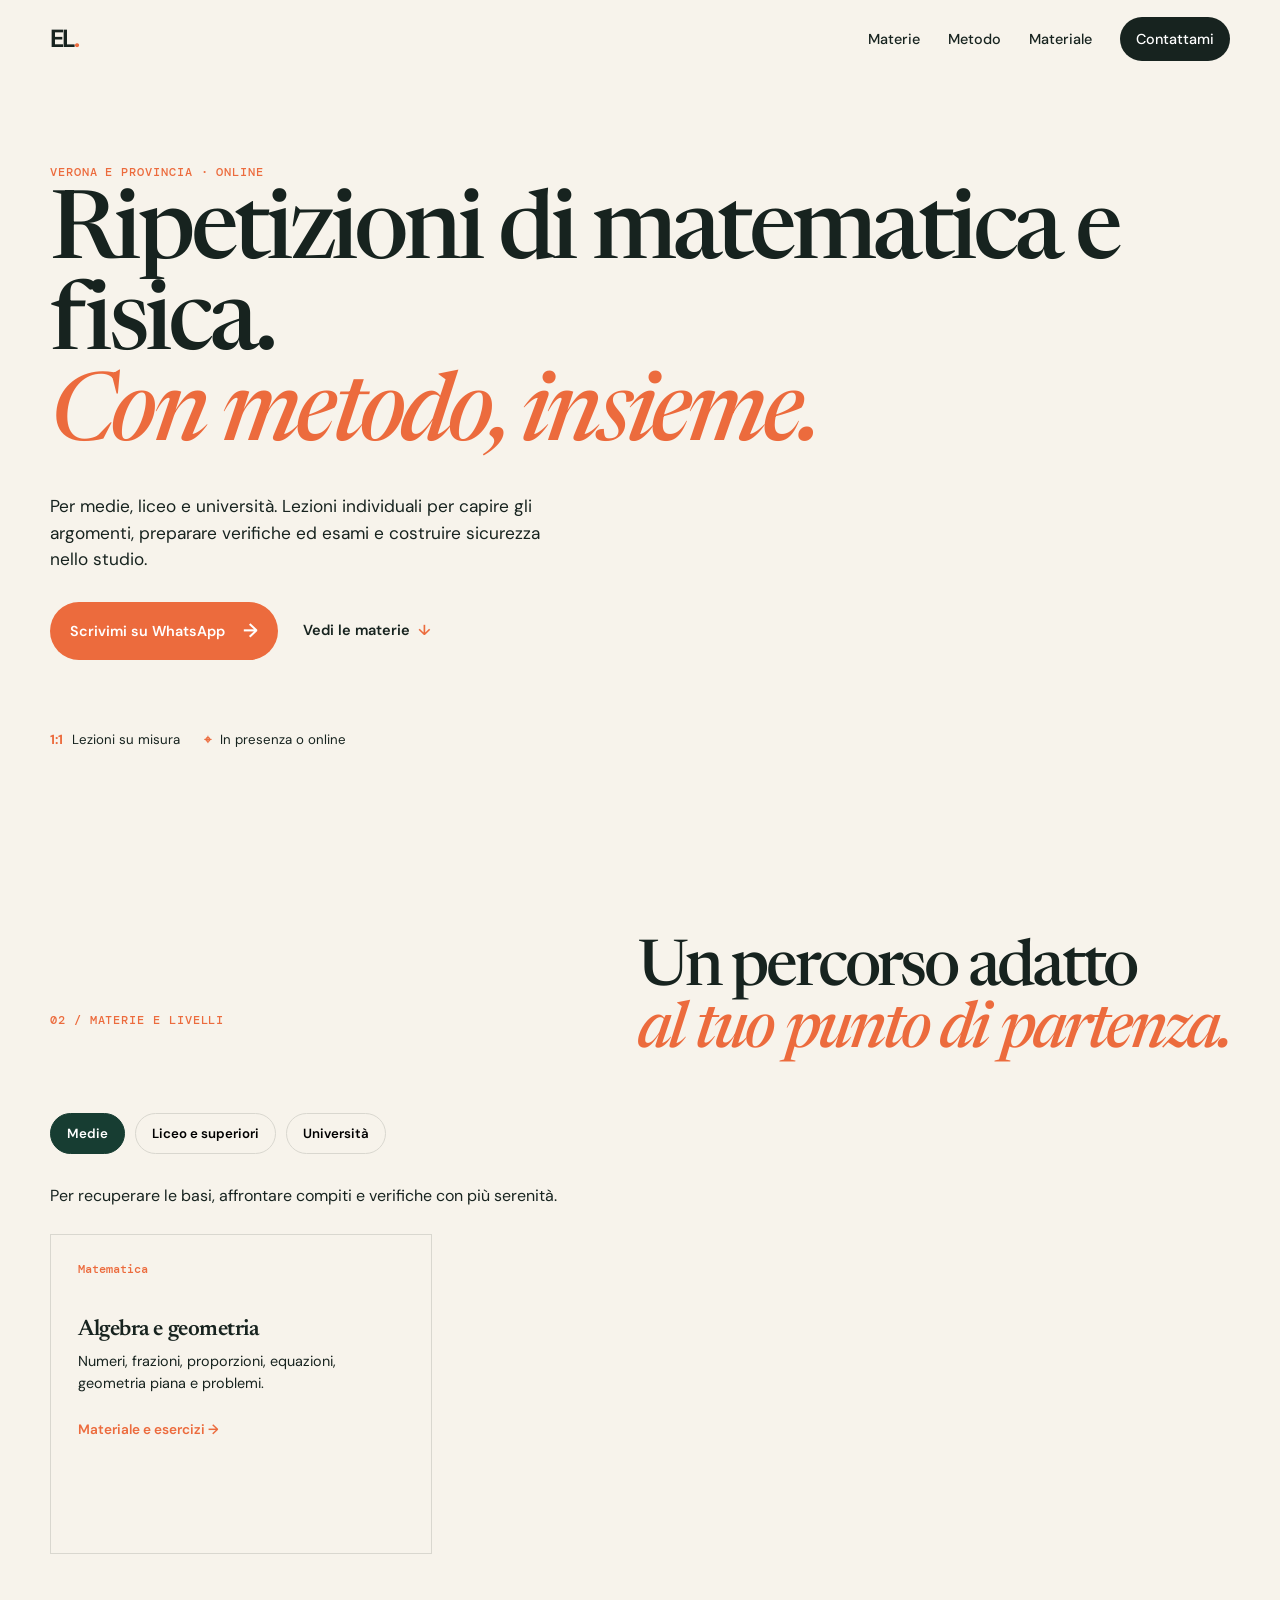
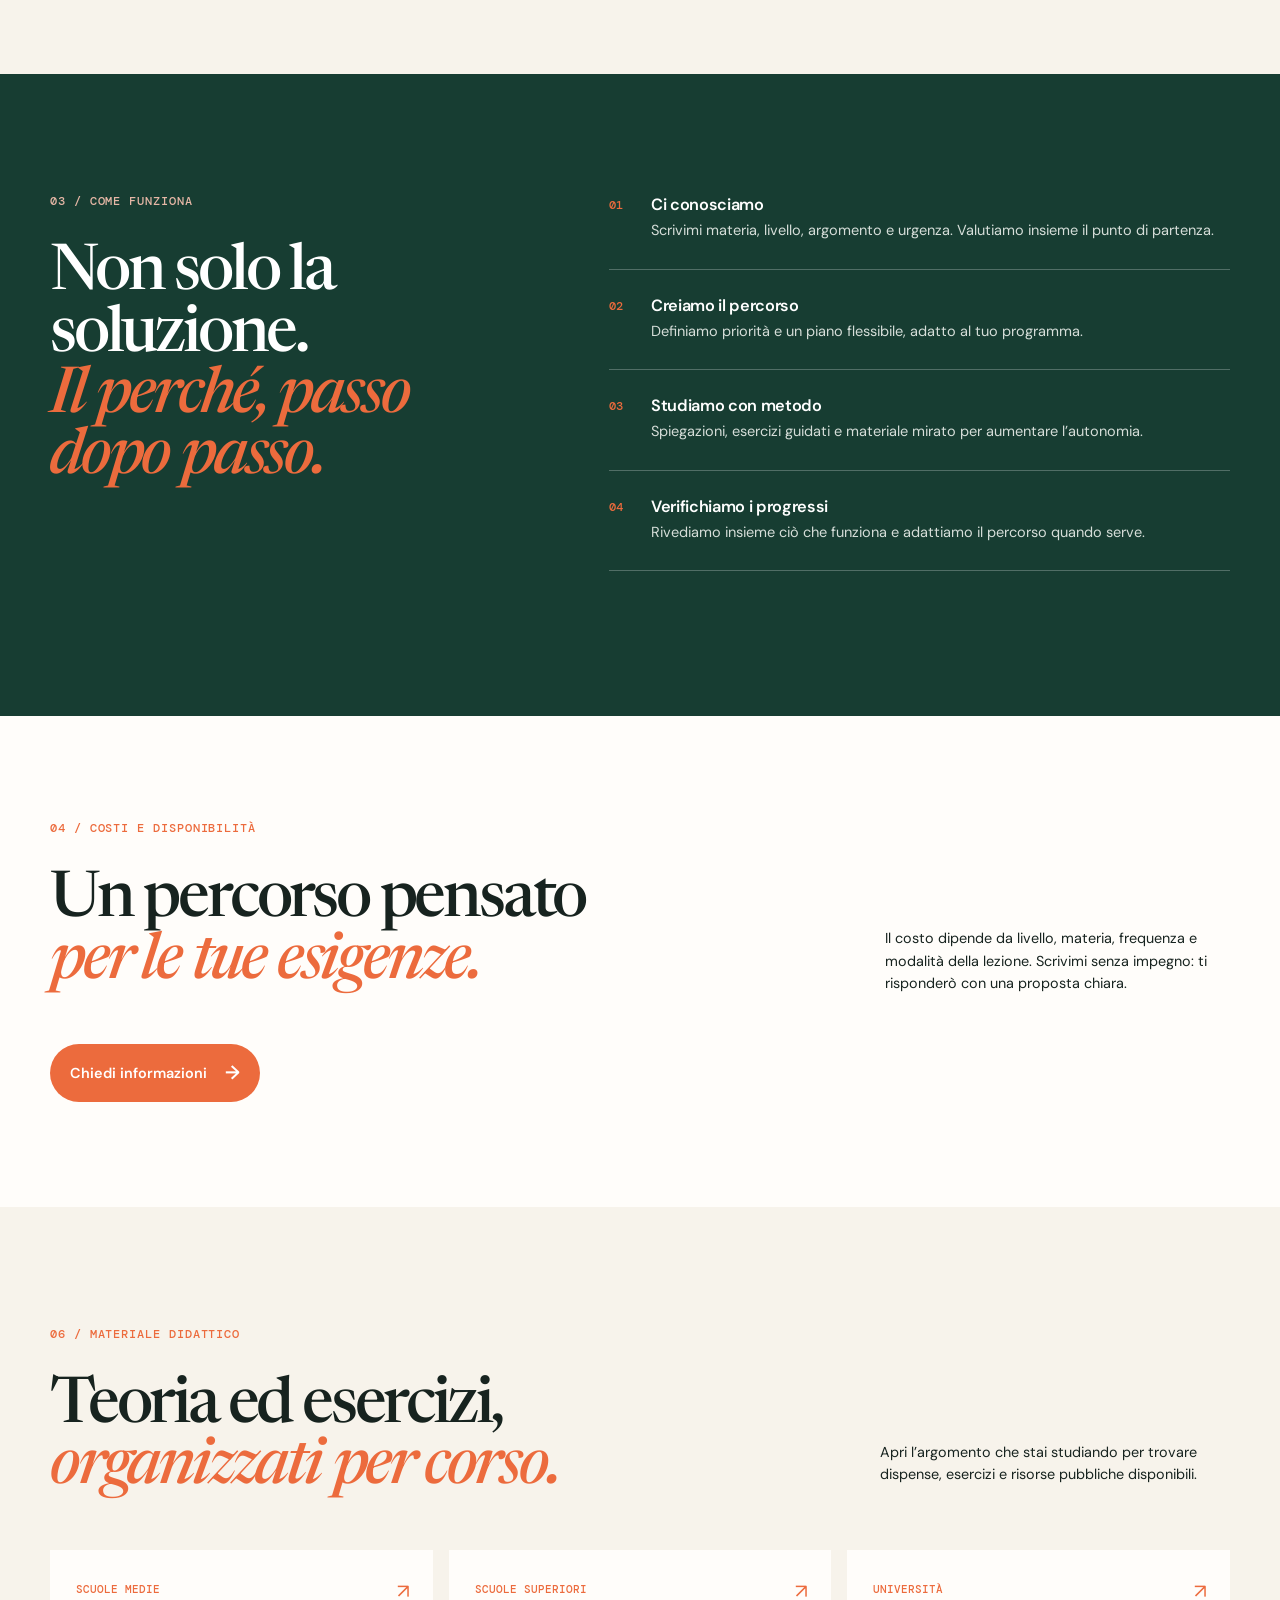
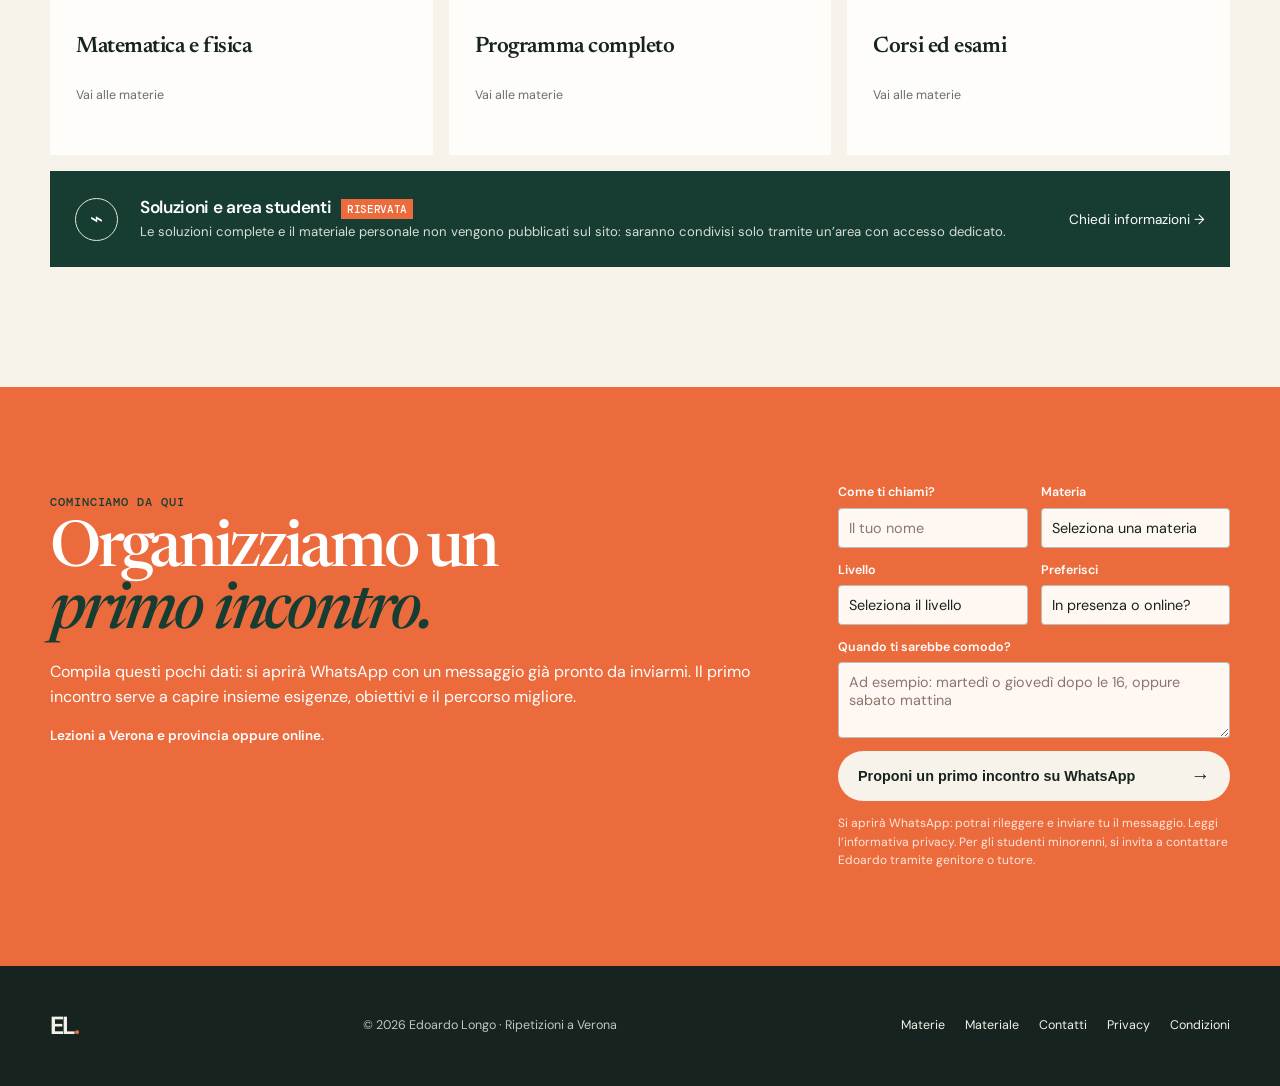
==== commit 92243c03: "Remove .DS_Store; update course map & material loader Delete macOS .DS_Store files and add .gitignor" ====
--- a/index.html
+++ b/index.html
@@ -10,10 +10,9 @@
   </head>
   <body>
     <a class="skip-link" href="#contenuto">Vai al contenuto</a>
-    <header class="site-header"><a class="brand" href="#inizio" aria-label="Home">EL<span>.</span></a><button class="menu-toggle" aria-expanded="false" aria-controls="nav-principale">Menu <span></span></button><nav id="nav-principale" class="main-nav" aria-label="Navigazione"><a href="#chi-sono">Chi sono</a><a href="#materie">Materie</a><a href="#metodo">Metodo</a><a href="#materiale">Materiale</a><a class="nav-cta" href="#contatti">Contattami</a></nav></header>
+    <header class="site-header"><a class="brand" href="#inizio" aria-label="Home">EL<span>.</span></a><button class="menu-toggle" aria-expanded="false" aria-controls="nav-principale">Menu <span></span></button><nav id="nav-principale" class="main-nav" aria-label="Navigazione"><a href="#materie">Materie</a><a href="#metodo">Metodo</a><a href="#materiale">Materiale</a><a class="nav-cta" href="#contatti">Contattami</a></nav></header>
     <main id="contenuto">
       <section id="inizio" class="hero"><div class="hero-copy"><p class="eyebrow">Verona e provincia · Online</p><h1>Ripetizioni di matematica e fisica.<br /><em>Con metodo, insieme.</em></h1><p class="hero-text">Per medie, liceo e università. Lezioni individuali per capire gli argomenti, preparare verifiche ed esami e costruire sicurezza nello studio.</p><div class="hero-actions"><a class="button button-primary" href="https://wa.me/393333868540?text=Ciao%20Edoardo%2C%20vorrei%20avere%20informazioni%20per%20una%20ripetizione.%20Frequento%20___%20e%20avrei%20bisogno%20di%20aiuto%20in%20___." target="_blank" rel="noopener">Scrivimi su WhatsApp <span>→</span></a><a class="text-link" href="#materie">Vedi le materie <span>↓</span></a></div><div class="hero-notes"><span><b>1:1</b> Lezioni su misura</span><span><b>⌖</b> In presenza o online</span></div></div></section>
-      <section id="chi-sono" class="section about"><div class="section-label">01 / Chi sono</div><div class="about-content"><h2>Un confronto sereno,<br /><em>una strada chiara.</em></h2><div><p class="lead">Sono Edoardo e aiuto studenti e studentesse a sentirsi più sicuri davanti alla matematica e alla fisica.</p><p>Ogni lezione parte da dove sei davvero: individuiamo i passaggi che bloccano, li rendiamo comprensibili e costruiamo un metodo che puoi riutilizzare anche da solo.</p><a class="text-link" href="#contatti">Parliamone insieme <span>→</span></a></div></div></section>
       <section id="materie" class="section subjects"><div class="section-heading"><div class="section-label">02 / Materie e livelli</div><h2>Un percorso adatto<br /><em>al tuo punto di partenza.</em></h2></div><div class="level-tabs" role="tablist"><button class="active" data-level="medie">Medie</button><button data-level="superiori">Liceo e superiori</button><button data-level="universita">Università</button></div><div class="level-panel active" data-panel="medie"><p class="level-intro">Per recuperare le basi, affrontare compiti e verifiche con più serenità.</p><div class="subject-grid compact"><article class="subject-card"><div class="card-number">Matematica</div><h3>Fondamenti e metodo</h3><p>Numeri, frazioni, proporzioni, equazioni, geometria piana e problemi.</p><a href="materiale.html?corso=matematica-medie">Materiale e esercizi →</a></article><article class="subject-card featured"><div class="card-number">Fisica</div><h3>Primi concetti</h3><p>Grandezze, misure, forze, energia e lettura dei fenomeni quotidiani.</p><a href="materiale.html?corso=fisica-medie">Materiale e esercizi →</a></article></div></div><div class="level-panel" data-panel="superiori"><p class="level-intro">Tutto il programma delle scuole superiori, dal recupero alla preparazione di verifiche e maturità.</p><div class="course-columns"><article><h3>Matematica</h3><ul class="course-list"><li><a href="materiale.html?corso=algebra">Algebra</a></li><li><a href="materiale.html?corso=geometria">Geometria</a></li><li><a href="materiale.html?corso=trigonometria">Trigonometria</a></li><li><a href="materiale.html?corso=funzioni">Funzioni e limiti</a></li><li><a href="materiale.html?corso=analisi-superiori">Analisi e derivate</a></li><li><a href="materiale.html?corso=probabilita-superiori">Probabilità e statistica</a></li></ul></article><article><h3>Fisica</h3><ul class="course-list"><li><a href="materiale.html?corso=cinematica">Cinematica</a></li><li><a href="materiale.html?corso=dinamica">Dinamica</a></li><li><a href="materiale.html?corso=energia">Lavoro, energia e quantità di moto</a></li><li><a href="materiale.html?corso=termodinamica">Termodinamica</a></li><li><a href="materiale.html?corso=elettromagnetismo">Elettromagnetismo</a></li><li><a href="materiale.html?corso=onde-ottica">Onde e ottica</a></li></ul></article></div></div><div class="level-panel" data-panel="universita"><p class="level-intro">Preparazione mirata per corsi ed esami universitari scientifici e informatici.</p><div class="course-columns three"><article><h3>Matematica</h3><ul class="course-list"><li><a href="materiale.html?corso=analisi-1">Analisi 1</a></li><li><a href="materiale.html?corso=analisi-2">Analisi 2</a></li><li><a href="materiale.html?corso=analisi-3">Analisi 3</a></li><li><a href="materiale.html?corso=geometria-differenziale">Geometria differenziale</a></li><li><a href="materiale.html?corso=topologia">Topologia</a></li><li><a href="materiale.html?corso=probabilita">Probabilità</a></li><li><a href="materiale.html?corso=calcolo-numerico">Calcolo numerico</a></li></ul></article><article><h3>Fisica</h3><ul class="course-list"><li><a href="materiale.html?corso=fisica-1">Fisica 1</a></li><li><a href="materiale.html?corso=fisica-2">Fisica 2</a></li></ul></article><article><h3>Programmazione</h3><ul class="course-list"><li><a href="materiale.html?corso=java">Java</a></li><li><a href="materiale.html?corso=python">Python</a></li><li><a href="materiale.html?corso=fortran">Fortran</a></li><li><a href="materiale.html?corso=matlab">Matlab</a></li></ul></article></div></div></section>
       <section id="metodo" class="section method"><div class="method-intro"><div class="section-label">03 / Come funziona</div><h2>Non solo la soluzione.<br /><em>Il perché, passo dopo passo.</em></h2></div><ol class="steps"><li><span>01</span><div><h3>Ci conosciamo</h3><p>Scrivimi materia, livello, argomento e urgenza. Valutiamo insieme il punto di partenza.</p></div></li><li><span>02</span><div><h3>Creiamo il percorso</h3><p>Definiamo priorità e un piano flessibile, adatto al tuo programma.</p></div></li><li><span>03</span><div><h3>Studiamo con metodo</h3><p>Spiegazioni, esercizi guidati e materiale mirato per aumentare l’autonomia.</p></div></li><li><span>04</span><div><h3>Verifichiamo i progressi</h3><p>Rivediamo insieme ciò che funziona e adattiamo il percorso quando serve.</p></div></li></ol></section>
       <section id="prezzi" class="section pricing contact-pricing"><div class="section-label">04 / Costi e disponibilità</div><div class="pricing-heading"><h2>Un percorso pensato<br /><em>per le tue esigenze.</em></h2><p>Il costo dipende da livello, materia, frequenza e modalità della lezione. Scrivimi senza impegno: ti risponderò con una proposta chiara.</p></div><a class="button button-primary" href="https://wa.me/393333868540?text=Ciao%20Edoardo%2C%20vorrei%20chiederti%20informazioni%20su%20costi%20e%20disponibilit%C3%A0%20per%20ripetizioni%20di%20___." target="_blank" rel="noopener">Chiedi informazioni <span>→</span></a></section>
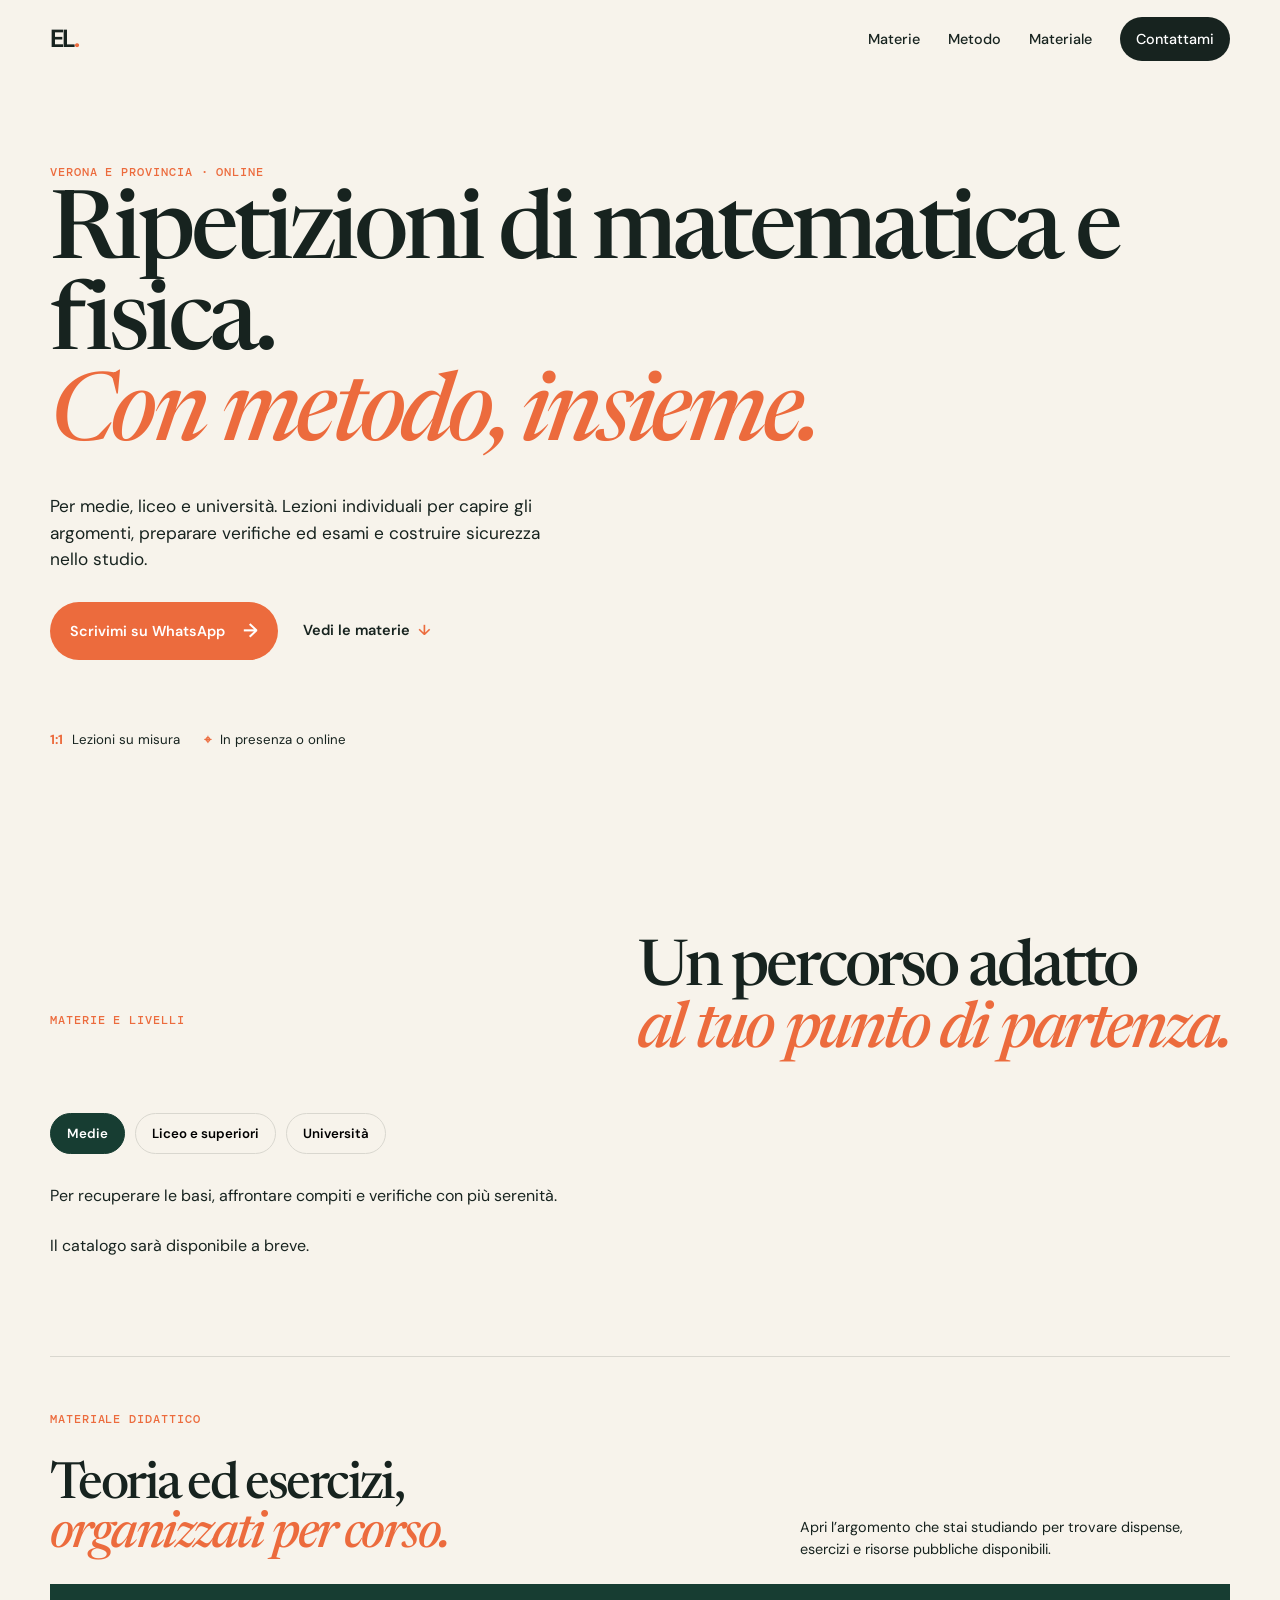
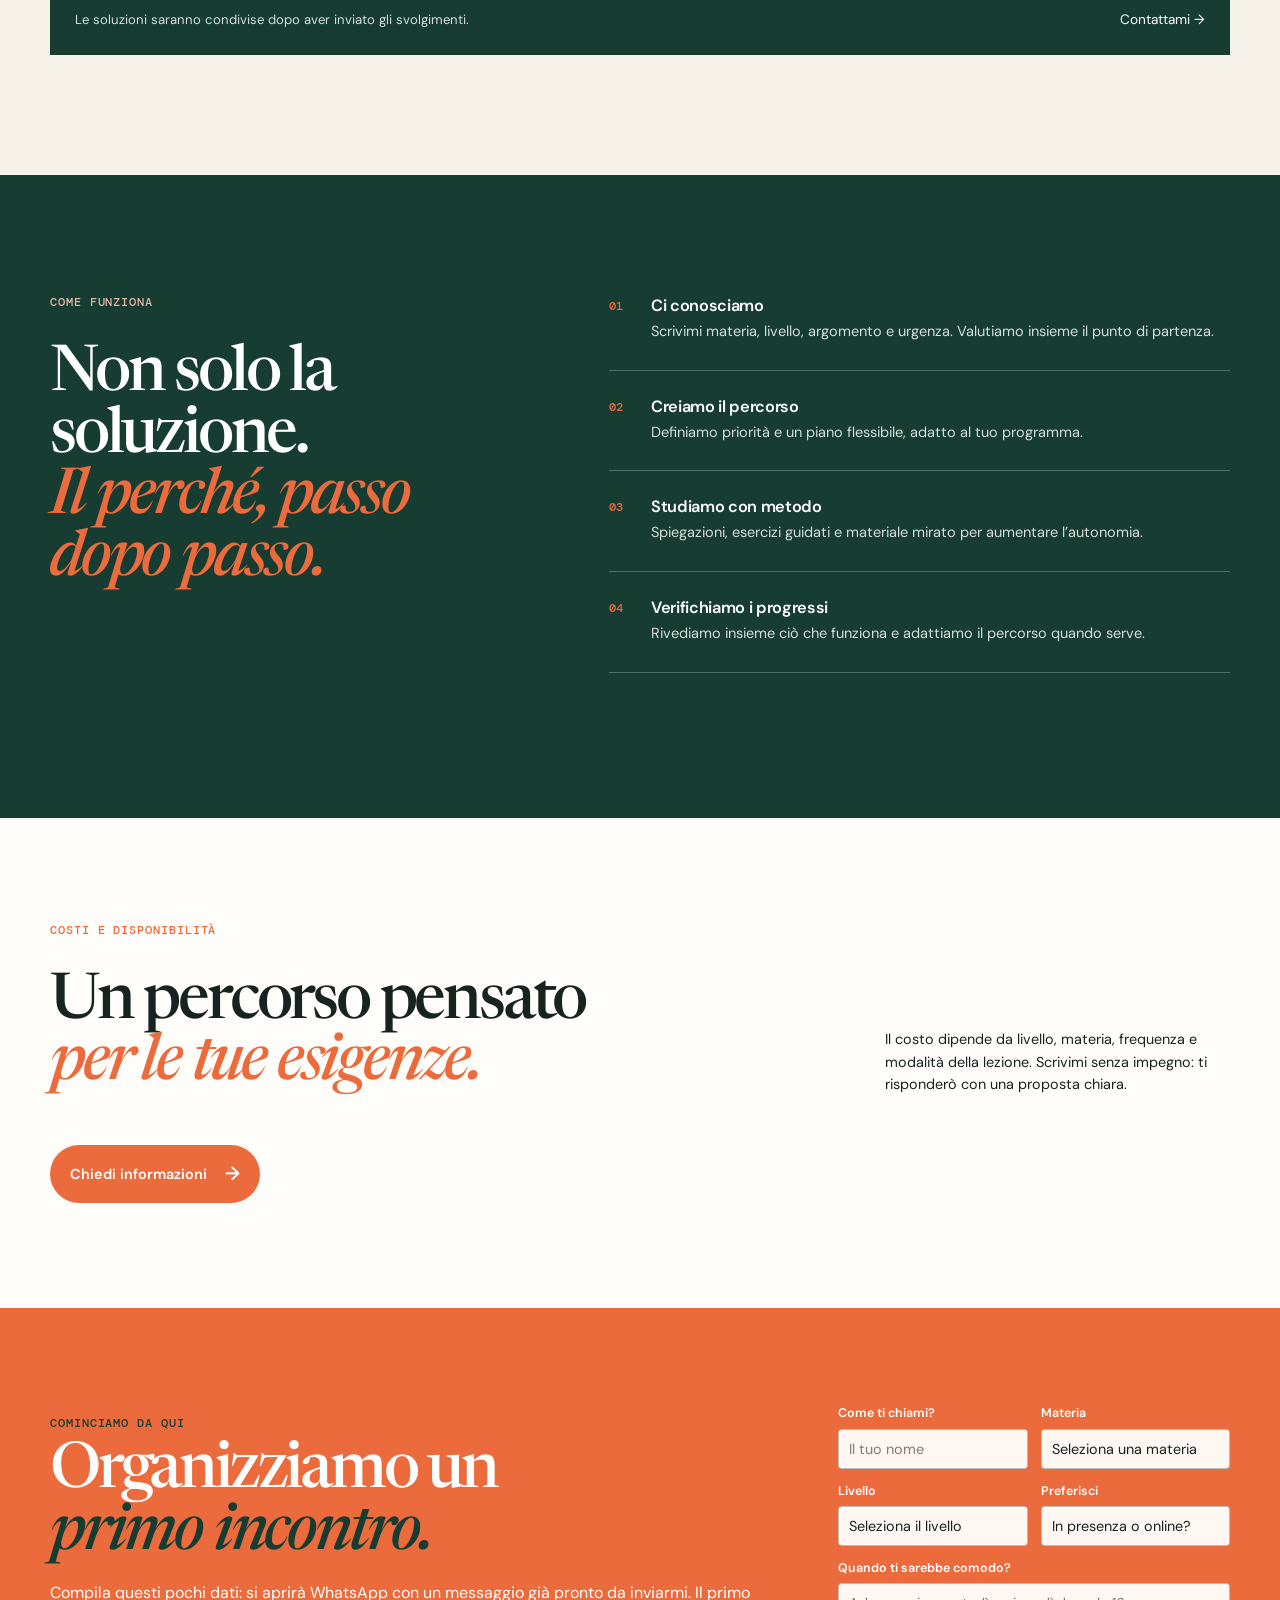
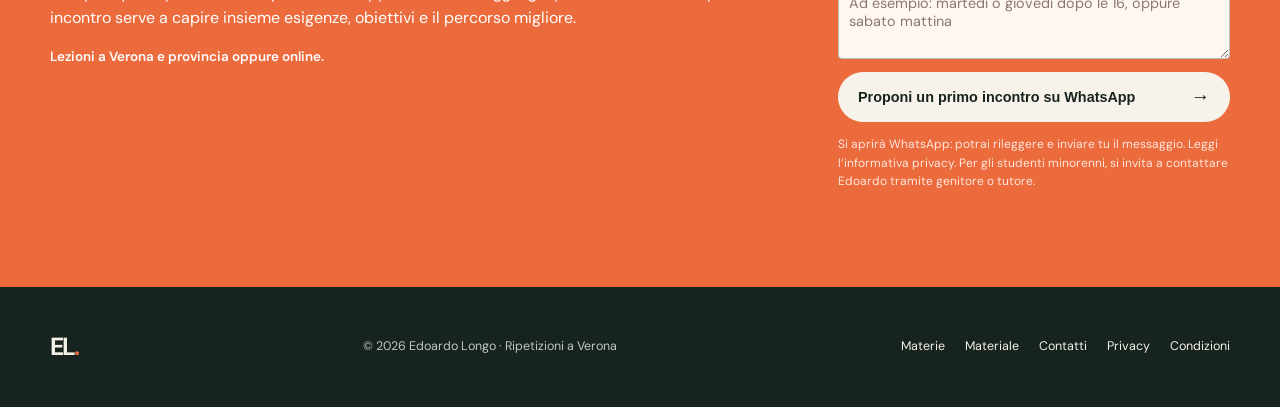
==== commit b00f5122: "Add Cloudflare Web Analytics to site pages Insert Cloudflare Web Analytics beacon script (static.clo" ====
--- a/index.html
+++ b/index.html
@@ -8,6 +8,12 @@
     <link href="https://fonts.googleapis.com/css2?family=DM+Mono:wght@400;500&family=DM+Sans:opsz,wght@9..40,400;9..40,500;9..40,600;9..40,700&family=Newsreader:opsz,wght@6..72,500;6..72,600&display=swap" rel="stylesheet" />
     <link rel="stylesheet" href="assets/css/style.css" /><link rel="stylesheet" href="assets/css/overrides.css" /><link rel="stylesheet" href="assets/css/booking.css" /><link rel="stylesheet" href="assets/css/why-mobile.css" />
   </head>
+  <!-- Cloudflare Web Analytics -->
+<script type="module"
+        src="https://static.cloudflareinsights.com/beacon.min.js"
+        data-cf-beacon='{"token": "ebfec169bf114a06a77a6d20a311c79b"}'>
+</script>
+<!-- End Cloudflare Web Analytics -->
   <body>
     <a class="skip-link" href="#contenuto">Vai al contenuto</a>
     <header class="site-header"><a class="brand" href="#inizio" aria-label="Home">EL<span>.</span></a><button class="menu-toggle" aria-expanded="false" aria-controls="nav-principale">Menu <span></span></button><nav id="nav-principale" class="main-nav" aria-label="Navigazione"><a href="#materie">Materie</a><a href="#metodo">Metodo</a><a href="#materiale">Materiale</a><a class="nav-cta" href="#contatti">Contattami</a></nav></header>
--- a/assets/css/overrides.css
+++ b/assets/css/overrides.css
@@ -1,3 +1,5 @@
+.student-area.notice-banner{grid-template-columns:1fr auto;align-items:center}.student-area.notice-banner p{margin:0}.student-area.notice-banner a{grid-column:auto}
+.integrated-materials{margin-top:72px;padding-top:55px;border-top:1px solid var(--line)}.integrated-materials .resources-head{display:flex;justify-content:space-between;align-items:end;gap:40px;margin-bottom:24px}.integrated-materials .resources-head h2{font-size:clamp(2.2rem,4vw,3.8rem)}.integrated-materials .resources-head>p{max-width:430px;margin:0}.integrated-materials .student-area{margin-top:0}
 /* Modifiche alla testata: rimosso il riquadro illustrato. */
 .hero { min-height: 520px; display: flex; align-items: center; }
 
@@ -5,5 +7,5 @@
 
 @media (max-width: 760px) {
   .hero { min-height: auto; display: block; }
-  .level-tabs{overflow-x:auto;padding-bottom:4px}.level-tabs button{white-space:nowrap}.subject-grid.compact,.course-columns,.course-columns.three,.material-sections{grid-template-columns:1fr}.testimonial-slider{grid-template-columns:32px 1fr 32px}.material-page{padding:55px 20px 75px}.material-page .student-area{grid-template-columns:auto 1fr}.material-page .student-area a{grid-column:2}
+  .level-tabs{overflow-x:auto;padding-bottom:4px}.level-tabs button{white-space:nowrap}.subject-grid.compact,.course-columns,.course-columns.three,.material-sections{grid-template-columns:1fr}.testimonial-slider{grid-template-columns:32px 1fr 32px}.material-page{padding:55px 20px 75px}.material-page .student-area{grid-template-columns:auto 1fr}.material-page .student-area a{grid-column:2}.integrated-materials{margin-top:52px;padding-top:38px}.integrated-materials .resources-head{display:block}.integrated-materials .resources-head>p{margin-top:18px}.integrated-materials .student-area.notice-banner{grid-template-columns:1fr}.integrated-materials .student-area.notice-banner a{margin-top:12px}
 }
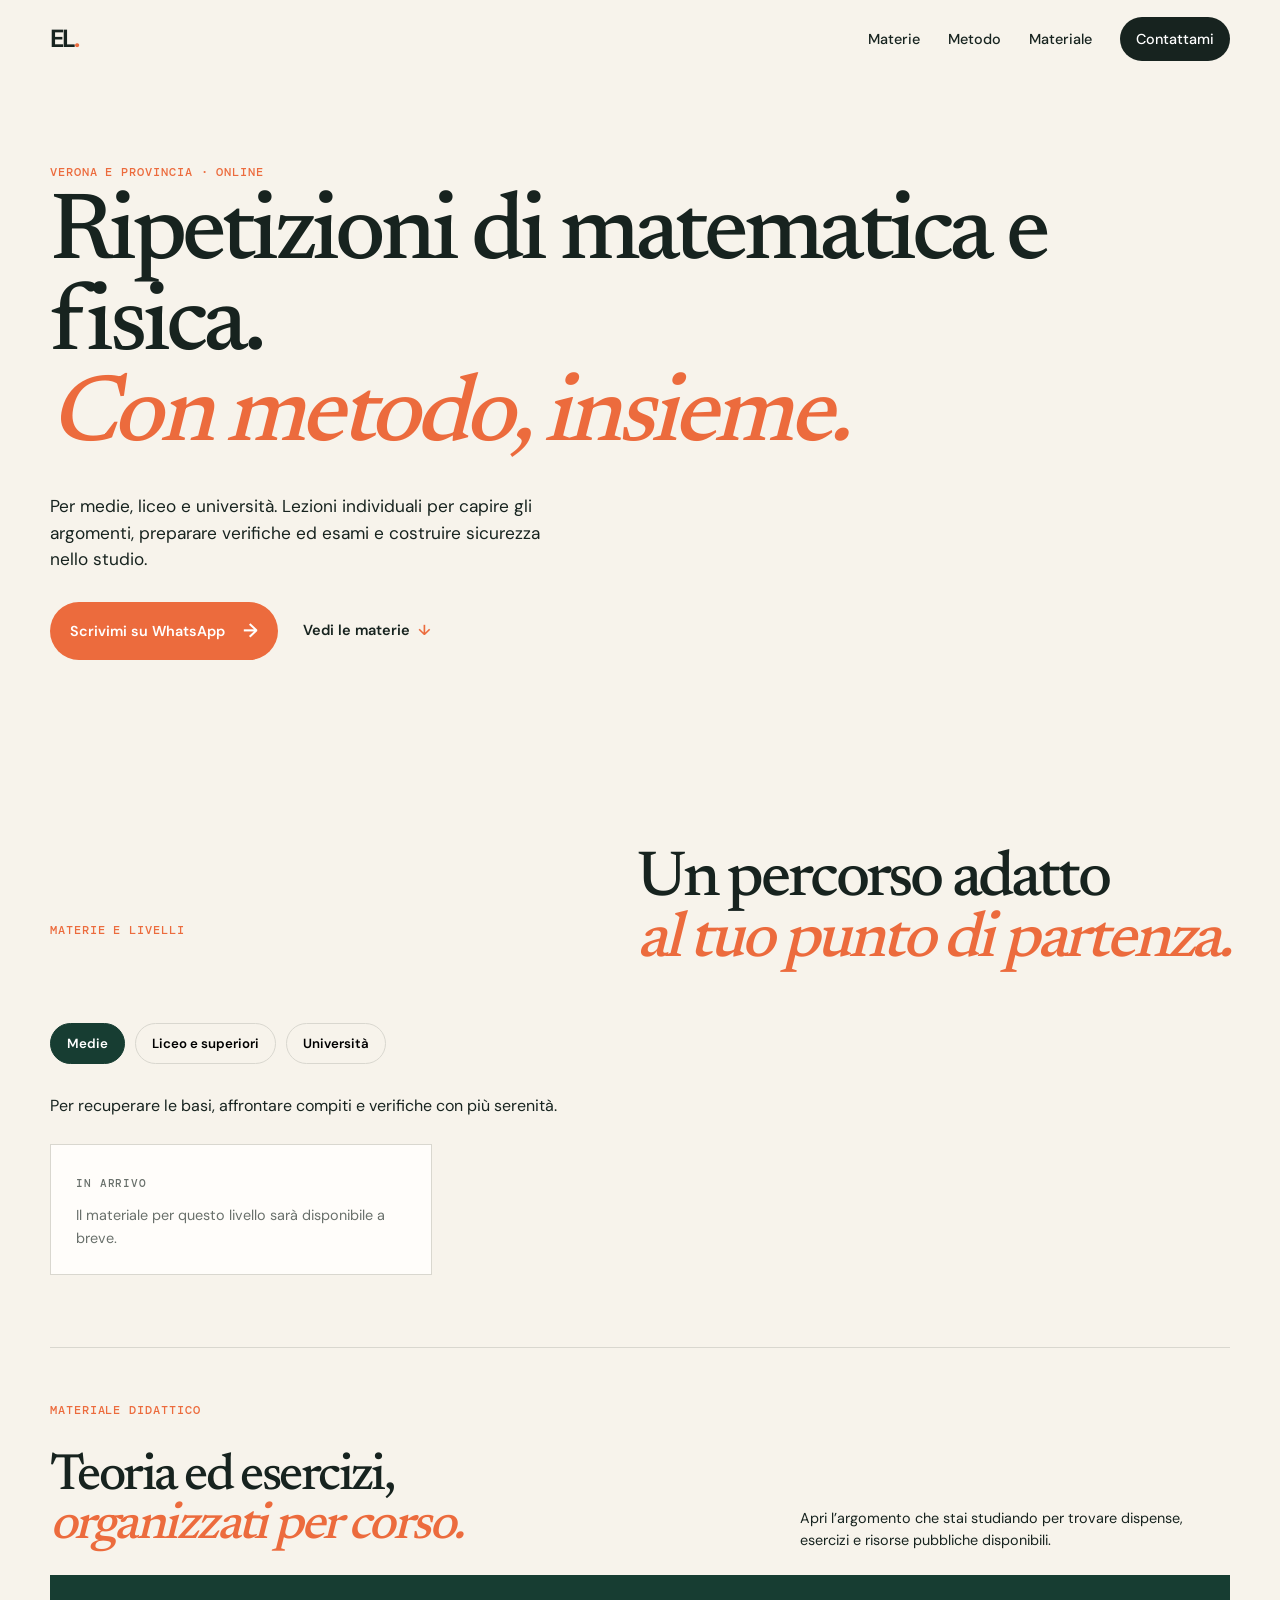
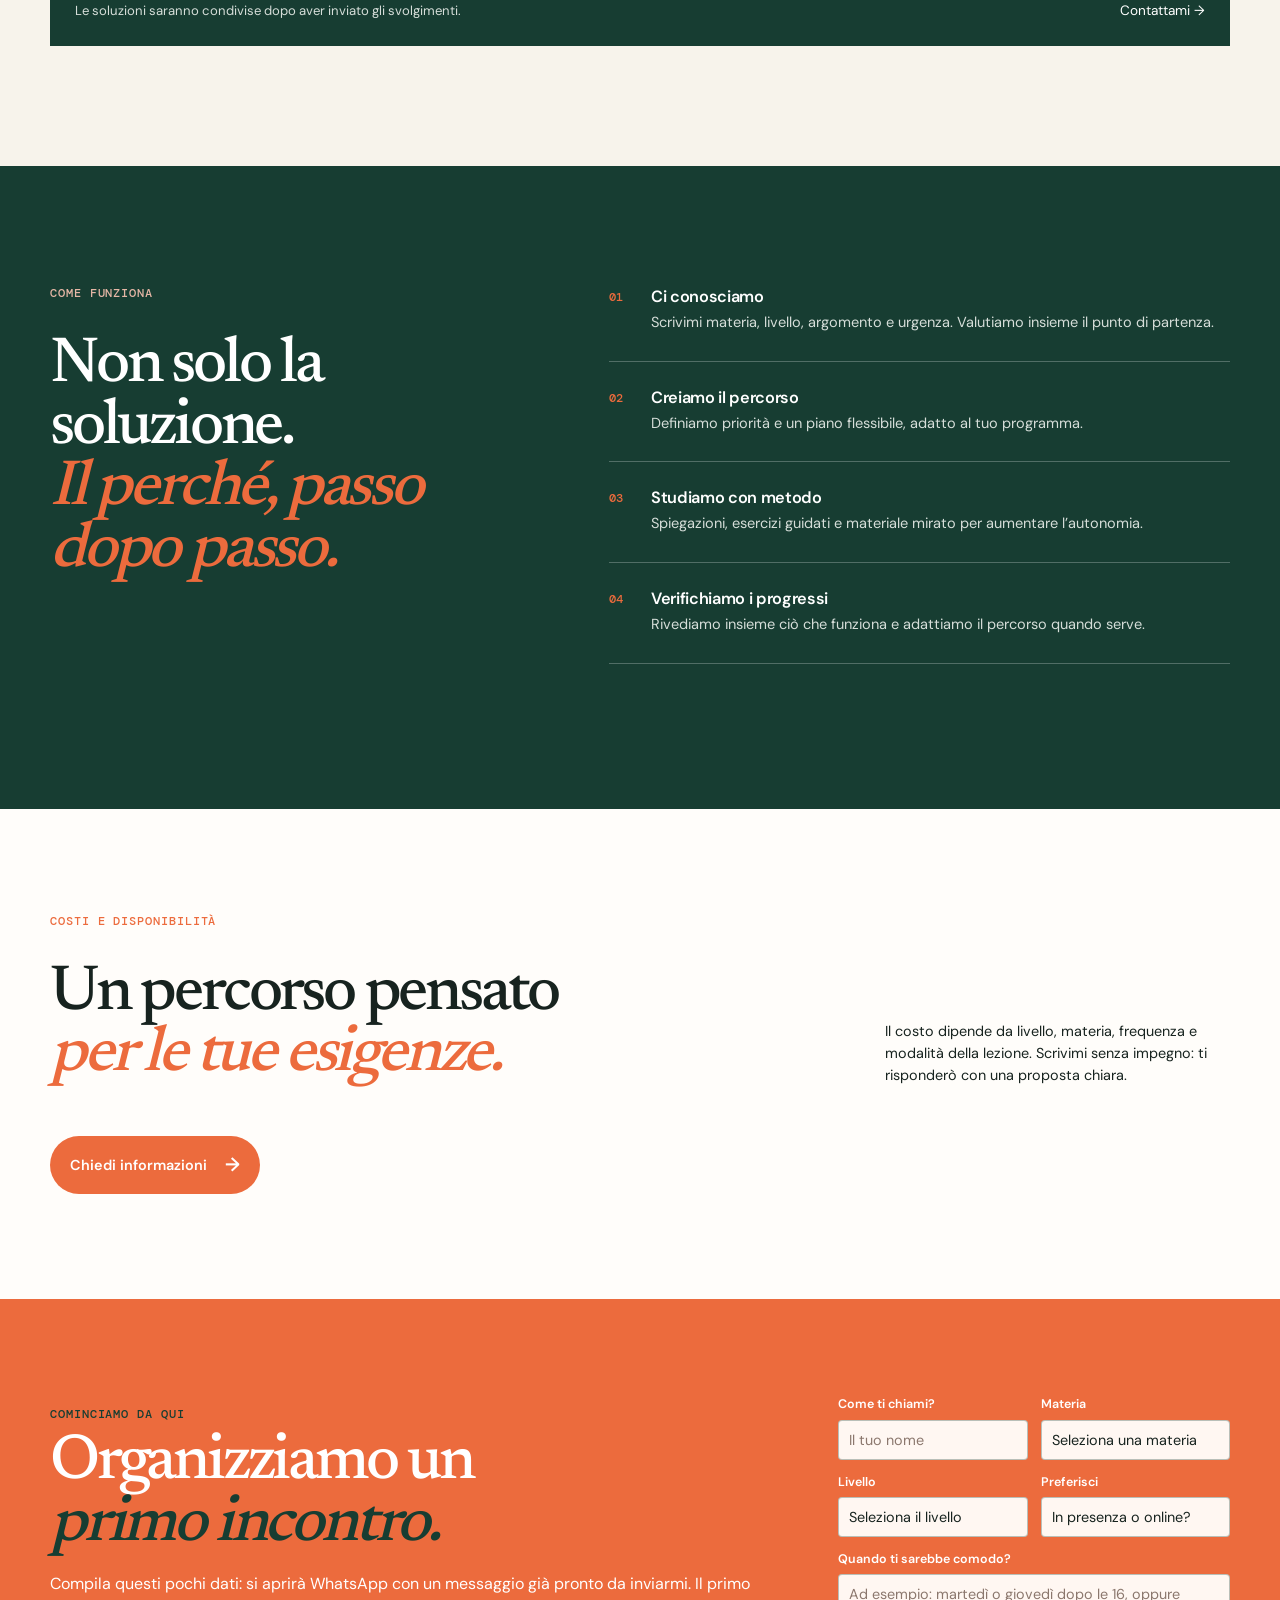
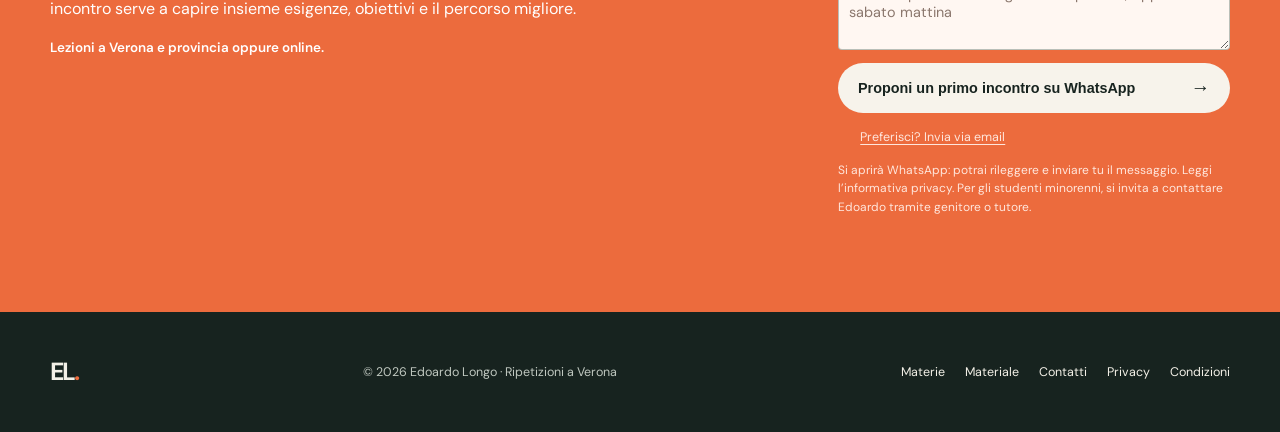
==== commit 1ae1b542: "Static catalog, assets and SEO updates Replace runtime GitHub API catalog with a pre-generated catal" ====
--- a/index.html
+++ b/index.html
@@ -3,10 +3,7 @@
   <head>
     <meta charset="UTF-8" /><meta name="viewport" content="width=device-width, initial-scale=1.0" />
     <meta name="description" content="Ripetizioni di matematica e fisica per medie, liceo e università a Verona e provincia, anche online." />
-    <title>Edoardo Longo | Ripetizioni a Verona</title>
-    <link rel="preconnect" href="https://fonts.googleapis.com" /><link rel="preconnect" href="https://fonts.gstatic.com" crossorigin />
-    <link href="https://fonts.googleapis.com/css2?family=DM+Mono:wght@400;500&family=DM+Sans:opsz,wght@9..40,400;9..40,500;9..40,600;9..40,700&family=Newsreader:opsz,wght@6..72,500;6..72,600&display=swap" rel="stylesheet" />
-    <link rel="stylesheet" href="assets/css/style.css" /><link rel="stylesheet" href="assets/css/overrides.css" /><link rel="stylesheet" href="assets/css/booking.css" /><link rel="stylesheet" href="assets/css/why-mobile.css" />
+    <title>Edoardo Longo | Ripetizioni a Verona</title><link rel="icon" href="favicon.svg" type="image/svg+xml" /><link rel="stylesheet" href="assets/css/style.css" /><link rel="canonical" href="https://edoolongo.github.io/RipetizioniSito/" /><meta property="og:type" content="website" /><meta property="og:site_name" content="Edoardo Longo | Ripetizioni a Verona" /><meta property="og:title" content="Ripetizioni di matematica e fisica | Edoardo Longo" /><meta property="og:description" content="Ripetizioni di matematica e fisica a Verona e online." /><meta property="og:url" content="https://edoolongo.github.io/RipetizioniSito/" /><meta property="og:image" content="https://edoolongo.github.io/RipetizioniSito/favicon.svg" /><meta name="twitter:card" content="summary" /><meta name="twitter:title" content="Ripetizioni di matematica e fisica | Edoardo Longo" /><meta name="twitter:description" content="Ripetizioni di matematica e fisica a Verona e online." /><meta name="twitter:image" content="https://edoolongo.github.io/RipetizioniSito/favicon.svg" />
   </head>
   <!-- Cloudflare Web Analytics -->
 <script type="module"
@@ -22,7 +19,6 @@
       <section id="materie" class="section subjects"><div class="section-heading"><div class="section-label">02 / Materie e livelli</div><h2>Un percorso adatto<br /><em>al tuo punto di partenza.</em></h2></div><div class="level-tabs" role="tablist"><button class="active" data-level="medie">Medie</button><button data-level="superiori">Liceo e superiori</button><button data-level="universita">Università</button></div><div class="level-panel active" data-panel="medie"><p class="level-intro">Per recuperare le basi, affrontare compiti e verifiche con più serenità.</p><div class="subject-grid compact"><article class="subject-card"><div class="card-number">Matematica</div><h3>Fondamenti e metodo</h3><p>Numeri, frazioni, proporzioni, equazioni, geometria piana e problemi.</p><a href="materiale.html?corso=matematica-medie">Materiale e esercizi →</a></article><article class="subject-card featured"><div class="card-number">Fisica</div><h3>Primi concetti</h3><p>Grandezze, misure, forze, energia e lettura dei fenomeni quotidiani.</p><a href="materiale.html?corso=fisica-medie">Materiale e esercizi →</a></article></div></div><div class="level-panel" data-panel="superiori"><p class="level-intro">Tutto il programma delle scuole superiori, dal recupero alla preparazione di verifiche e maturità.</p><div class="course-columns"><article><h3>Matematica</h3><ul class="course-list"><li><a href="materiale.html?corso=algebra">Algebra</a></li><li><a href="materiale.html?corso=geometria">Geometria</a></li><li><a href="materiale.html?corso=trigonometria">Trigonometria</a></li><li><a href="materiale.html?corso=funzioni">Funzioni e limiti</a></li><li><a href="materiale.html?corso=analisi-superiori">Analisi e derivate</a></li><li><a href="materiale.html?corso=probabilita-superiori">Probabilità e statistica</a></li></ul></article><article><h3>Fisica</h3><ul class="course-list"><li><a href="materiale.html?corso=cinematica">Cinematica</a></li><li><a href="materiale.html?corso=dinamica">Dinamica</a></li><li><a href="materiale.html?corso=energia">Lavoro, energia e quantità di moto</a></li><li><a href="materiale.html?corso=termodinamica">Termodinamica</a></li><li><a href="materiale.html?corso=elettromagnetismo">Elettromagnetismo</a></li><li><a href="materiale.html?corso=onde-ottica">Onde e ottica</a></li></ul></article></div></div><div class="level-panel" data-panel="universita"><p class="level-intro">Preparazione mirata per corsi ed esami universitari scientifici e informatici.</p><div class="course-columns three"><article><h3>Matematica</h3><ul class="course-list"><li><a href="materiale.html?corso=analisi-1">Analisi 1</a></li><li><a href="materiale.html?corso=analisi-2">Analisi 2</a></li><li><a href="materiale.html?corso=analisi-3">Analisi 3</a></li><li><a href="materiale.html?corso=geometria-differenziale">Geometria differenziale</a></li><li><a href="materiale.html?corso=topologia">Topologia</a></li><li><a href="materiale.html?corso=probabilita">Probabilità</a></li><li><a href="materiale.html?corso=calcolo-numerico">Calcolo numerico</a></li></ul></article><article><h3>Fisica</h3><ul class="course-list"><li><a href="materiale.html?corso=fisica-1">Fisica 1</a></li><li><a href="materiale.html?corso=fisica-2">Fisica 2</a></li></ul></article><article><h3>Programmazione</h3><ul class="course-list"><li><a href="materiale.html?corso=java">Java</a></li><li><a href="materiale.html?corso=python">Python</a></li><li><a href="materiale.html?corso=fortran">Fortran</a></li><li><a href="materiale.html?corso=matlab">Matlab</a></li></ul></article></div></div></section>
       <section id="metodo" class="section method"><div class="method-intro"><div class="section-label">03 / Come funziona</div><h2>Non solo la soluzione.<br /><em>Il perché, passo dopo passo.</em></h2></div><ol class="steps"><li><span>01</span><div><h3>Ci conosciamo</h3><p>Scrivimi materia, livello, argomento e urgenza. Valutiamo insieme il punto di partenza.</p></div></li><li><span>02</span><div><h3>Creiamo il percorso</h3><p>Definiamo priorità e un piano flessibile, adatto al tuo programma.</p></div></li><li><span>03</span><div><h3>Studiamo con metodo</h3><p>Spiegazioni, esercizi guidati e materiale mirato per aumentare l’autonomia.</p></div></li><li><span>04</span><div><h3>Verifichiamo i progressi</h3><p>Rivediamo insieme ciò che funziona e adattiamo il percorso quando serve.</p></div></li></ol></section>
       <section id="prezzi" class="section pricing contact-pricing"><div class="section-label">04 / Costi e disponibilità</div><div class="pricing-heading"><h2>Un percorso pensato<br /><em>per le tue esigenze.</em></h2><p>Il costo dipende da livello, materia, frequenza e modalità della lezione. Scrivimi senza impegno: ti risponderò con una proposta chiara.</p></div><a class="button button-primary" href="https://wa.me/393333868540?text=Ciao%20Edoardo%2C%20vorrei%20chiederti%20informazioni%20su%20costi%20e%20disponibilit%C3%A0%20per%20ripetizioni%20di%20___." target="_blank" rel="noopener">Chiedi informazioni <span>→</span></a></section>
-      <section class="section testimonials"><div class="section-label">05 / Esperienze</div><div class="testimonial-slider" aria-live="polite"><button class="slider-arrow previous" aria-label="Testimonianza precedente">←</button><blockquote id="testimonial-text">Le testimonianze di studenti e studentesse arriveranno qui.</blockquote><div class="quote-author"><span id="testimonial-initial">✦</span><p id="testimonial-author">Sezione in aggiornamento</p></div><button class="slider-arrow next" aria-label="Testimonianza successiva">→</button></div><div class="testimonial-dots" aria-label="Selettore testimonianze"><button class="active" aria-label="Testimonianza 1"></button><button aria-label="Testimonianza 2"></button><button aria-label="Testimonianza 3"></button></div></section>
       <section id="materiale" class="section resources"><div class="resources-head"><div><div class="section-label">06 / Materiale didattico</div><h2>Teoria ed esercizi,<br /><em>organizzati per corso.</em></h2></div><p>Apri l’argomento che stai studiando per trovare dispense, esercizi e risorse pubbliche disponibili.</p></div><div class="resource-grid"><a class="resource-card" href="#materie"><span>↗</span><small>Scuole medie</small><h3>Matematica e fisica</h3><p>Vai alle materie</p></a><a class="resource-card" href="#materie"><span>↗</span><small>Scuole superiori</small><h3>Programma completo</h3><p>Vai alle materie</p></a><a class="resource-card" href="#materie"><span>↗</span><small>Università</small><h3>Corsi ed esami</h3><p>Vai alle materie</p></a></div><aside class="student-area"><div class="lock">⌁</div><div><h3>Soluzioni e area studenti <span>riservata</span></h3><p>Le soluzioni complete e il materiale personale non vengono pubblicati sul sito: saranno condivisi solo tramite un’area con accesso dedicato.</p></div><a href="#contatti">Chiedi informazioni →</a></aside></section>
       <section id="contatti" class="contact"><div><p class="eyebrow">Cominciamo da qui</p><h2>Organizziamo un<br /><em>primo incontro.</em></h2><p>Compila questi pochi dati: si aprirà WhatsApp con un messaggio già pronto da inviarmi. Il primo incontro serve a capire insieme esigenze, obiettivi e il percorso migliore.</p><p class="contact-note">Lezioni a Verona e provincia oppure online.</p></div><form id="booking-form" class="booking-form"><label>Come ti chiami?<input name="nome" type="text" placeholder="Il tuo nome" required /></label><label>Materia<select name="materia" required><option value="" selected disabled>Seleziona una materia</option><option>Matematica</option><option>Fisica</option><option>Programmazione</option><option>Altro</option></select></label><label>Livello<select name="livello" required><option value="" selected disabled>Seleziona il livello</option><option>Scuole medie</option><option>Scuole superiori</option><option>Università</option></select></label><label>Preferisci<select name="modalita" required><option value="" selected disabled>In presenza o online?</option><option>In presenza a Verona / provincia</option><option>Online</option><option>Indifferente</option></select></label><label class="full-width">Quando ti sarebbe comodo?<textarea name="disponibilita" rows="3" placeholder="Ad esempio: martedì o giovedì dopo le 16, oppure sabato mattina" required></textarea></label><button class="button button-light full-width" type="submit">Proponi un primo incontro su WhatsApp <span>→</span></button><p class="form-note full-width">Si aprirà WhatsApp: potrai rileggere e inviare tu il messaggio.</p></form></section>
     </main><footer><a class="brand" href="#inizio">EL<span>.</span></a><p>© <span id="year"></span> Edoardo Longo · Ripetizioni a Verona</p><div><a href="#materie">Materie</a><a href="#materiale">Materiale</a><a href="#contatti">Contatti</a><a href="privacy.html">Privacy</a><a href="condizioni.html">Condizioni</a></div></footer><script src="assets/js/main.js"></script>
--- a/assets/css/style.css
+++ b/assets/css/style.css
@@ -1,2 +1,61 @@
+.empty-catalog{padding:25px;background:var(--paper);border:1px solid var(--line)}.empty-catalog p{margin:10px 0 0;color:var(--muted);font-size:.9rem}.catalog-status{display:inline-block;color:var(--muted);font:500 .7rem var(--mono);letter-spacing:.08em;text-transform:uppercase}.email-fallback{display:block;width:max-content;margin:2px auto 0;color:#ffe6dc;font-size:.78rem;text-decoration:underline;text-underline-offset:3px}.email-fallback:hover{color:#fff}
+@font-face{font-family:'DM Mono';font-style:normal;font-weight:400;font-display:swap;src:url('../fonts/dm-mono-400.ttf') format('truetype')}@font-face{font-family:'DM Mono';font-style:normal;font-weight:500;font-display:swap;src:url('../fonts/dm-mono-500.ttf') format('truetype')}@font-face{font-family:'DM Sans';font-style:normal;font-weight:400;font-display:swap;src:url('../fonts/dm-sans-400.ttf') format('truetype')}@font-face{font-family:'DM Sans';font-style:normal;font-weight:500;font-display:swap;src:url('../fonts/dm-sans-500.ttf') format('truetype')}@font-face{font-family:'DM Sans';font-style:normal;font-weight:600;font-display:swap;src:url('../fonts/dm-sans-600.ttf') format('truetype')}@font-face{font-family:'DM Sans';font-style:normal;font-weight:700;font-display:swap;src:url('../fonts/dm-sans-700.ttf') format('truetype')}@font-face{font-family:'Newsreader';font-style:normal;font-weight:500;font-display:swap;src:url('../fonts/newsreader-500.ttf') format('truetype')}@font-face{font-family:'Newsreader';font-style:normal;font-weight:600;font-display:swap;src:url('../fonts/newsreader-600.ttf') format('truetype')}
 :root{--ink:#17231f;--pine:#173d32;--cream:#f7f3eb;--paper:#fffdfa;--orange:#ec6b3d;--line:#d9d7cf;--muted:#69706b;--sans:'DM Sans',sans-serif;--serif:'Newsreader',serif;--mono:'DM Mono',monospace}*{box-sizing:border-box}html{scroll-behavior:smooth}body{margin:0;background:var(--cream);color:var(--ink);font-family:var(--sans);line-height:1.55}a{color:inherit;text-decoration:none}.skip-link{position:absolute;left:-999px}.skip-link:focus{left:1rem;top:1rem;z-index:10;background:#fff;padding:.5rem}.site-header{height:78px;max-width:1240px;margin:auto;padding:0 30px;display:flex;align-items:center;justify-content:space-between}.brand{font-size:1.55rem;font-weight:700;letter-spacing:-.08em}.brand span{color:var(--orange)}.main-nav{display:flex;align-items:center;gap:28px;font-size:.9rem;font-weight:500}.main-nav>a:not(.nav-cta):hover,footer a:hover{color:var(--orange)}.nav-cta{background:var(--ink);color:#fff;border-radius:99px;padding:11px 16px}.menu-toggle{display:none;background:none;border:0;font:inherit}.hero{min-height:635px;max-width:1240px;margin:auto;padding:75px 30px 70px;display:grid;grid-template-columns:1.08fr .92fr;gap:30px;align-items:center}.eyebrow,.section-label{font:500 .72rem var(--mono);text-transform:uppercase;letter-spacing:.08em;color:var(--orange)}h1,h2{font-family:var(--serif);font-weight:500;line-height:.96;letter-spacing:-.05em;margin:0}h1{font-size:clamp(3.8rem,7.4vw,6.5rem)}h2{font-size:clamp(2.8rem,5vw,4.7rem)}em{font-style:italic;color:var(--orange)}.hero-text{max-width:490px;font-size:1.08rem;margin:29px 0}.hero-actions{display:flex;gap:25px;align-items:center}.button{display:inline-flex;gap:18px;align-items:center;padding:14px 20px;border-radius:99px;font-size:.9rem;font-weight:600}.button-primary{background:var(--orange);color:#fff}.button span{font-size:1.2rem}.text-link{font-weight:600;font-size:.91rem}.text-link span{color:var(--orange);margin-left:4px}.hero-notes{display:flex;gap:24px;margin-top:70px;font-size:.83rem}.hero-notes b{color:var(--orange);margin-right:5px}.hero-graphic{height:455px;background:var(--pine);border-radius:2px;position:relative;overflow:hidden;color:#e9e3d5}.hero-graphic:after{content:'';position:absolute;width:210px;height:210px;background:var(--orange);border-radius:50%;bottom:-104px;right:-70px}.orbit{position:absolute;border:1px solid rgba(255,255,255,.25);border-radius:50%;left:50%;top:48%;transform:translate(-50%,-50%)}.orbit-one{width:300px;height:300px}.orbit-two{width:460px;height:170px;transform:translate(-50%,-50%) rotate(-25deg)}.formula{font:500 1.25rem var(--mono);position:absolute;top:29%;left:26%;z-index:1}.hero-graphic p{font:500 1.45rem var(--serif);position:absolute;bottom:31px;left:34px;z-index:1;line-height:.95}.dot{width:10px;height:10px;border-radius:50%;position:absolute;z-index:1}.dot-one{background:var(--orange);left:25%;top:66%}.dot-two{background:#e9e3d5;right:22%;top:22%}.section{padding:120px max(30px,calc((100% - 1180px)/2))}.about{background:var(--paper)}.section-label{margin-bottom:35px}.about-content{display:grid;grid-template-columns:1.1fr .7fr;gap:120px}.lead{font-size:1.25rem;font-weight:500;margin-top:0}.about-content .text-link{display:inline-block;margin-top:15px}.subjects{background:var(--cream)}.section-heading{display:flex;justify-content:space-between;align-items:end;margin-bottom:50px}.subject-grid,.price-grid,.resource-grid{display:grid;grid-template-columns:repeat(3,1fr);gap:16px}.subject-card{border:1px solid var(--line);min-height:320px;padding:27px;display:flex;flex-direction:column}.subject-card.featured{background:var(--pine);color:#fff;border-color:var(--pine)}.card-number{font:500 .72rem var(--mono);color:var(--orange)}h3{font:600 1.4rem var(--serif);letter-spacing:-.02em;margin:42px 0 9px}.subject-card p{font-size:.9rem;margin:0}.subject-card ul{padding:0;margin:auto 0 0;list-style:none;font-size:.79rem}.subject-card li{border-top:1px solid currentColor;padding:7px 0;opacity:.85}.method{background:var(--pine);color:#fff;display:grid;grid-template-columns:.85fr 1.15fr;gap:100px}.method .section-label{color:#e6b7a6}.steps{margin:0;padding:0;list-style:none}.steps li{display:flex;gap:28px;padding:0 0 26px;margin-bottom:25px;border-bottom:1px solid rgba(255,255,255,.25)}.steps span{font:500 .72rem var(--mono);color:var(--orange);padding-top:4px}.steps h3{margin:0 0 5px;font-family:var(--sans);font-size:1.02rem}.steps p{margin:0;color:#d6ded9;font-size:.91rem}.pricing{background:var(--paper)}.pricing-heading{display:flex;justify-content:space-between;gap:40px;align-items:end;margin-bottom:50px}.pricing-heading p{max-width:345px;font-size:.9rem;margin:0}.price-grid article{border:1px solid var(--line);padding:25px;min-height:320px;display:flex;flex-direction:column}.price-grid .price-best{background:var(--orange);border-color:var(--orange);color:#fff}.price-tag{font:500 .72rem var(--mono);text-transform:uppercase;letter-spacing:.06em;color:var(--orange);margin:0}.price-best .price-tag{color:var(--pine)}.price-grid h3{margin:37px 0 11px}.price{font-family:var(--serif);margin:0}.price strong{font-size:2.6rem;font-weight:500}.price small{font-family:var(--sans)}.price-grid article>p:not(.price-tag):not(.price){font-size:.86rem;margin:15px 0}.price-grid a{font-size:.85rem;font-weight:600;margin-top:auto}.price-note{font-size:.76rem;color:var(--muted)}.testimonials{background:#dce5d2;text-align:center;padding-top:100px;padding-bottom:100px}.testimonials .section-label{margin-bottom:26px}.testimonials blockquote{max-width:820px;font:500 clamp(2rem,4vw,3.4rem)/1 var(--serif);letter-spacing:-.04em;margin:0 auto}.quote-author{display:flex;align-items:center;justify-content:center;gap:10px;margin-top:28px;font-size:.8rem}.quote-author span{display:grid;place-items:center;width:27px;height:27px;border-radius:50%;background:var(--pine);color:#fff}.quote-author p{margin:0}.testimonial-dots button{width:7px;height:7px;border:0;border-radius:50%;padding:0;margin:24px 4px;background:#a9b5a3}.testimonial-dots .active{background:var(--orange)}.resources{background:var(--cream)}.resources-head{display:flex;justify-content:space-between;gap:50px;align-items:end;margin-bottom:50px}.resources-head>p{max-width:350px;font-size:.9rem}.resource-card{min-height:205px;background:var(--paper);padding:25px;position:relative;border:1px solid transparent;transition:.2s}.resource-card:hover{transform:translateY(-3px);border-color:var(--orange)}.resource-card>span{position:absolute;right:22px;color:var(--orange);font-size:1.25rem}.resource-card small{font:500 .7rem var(--mono);text-transform:uppercase;color:var(--orange)}.resource-card h3{margin:35px 0 28px}.resource-card p{margin:0;font-size:.78rem;color:var(--muted)}.student-area{margin-top:16px;padding:25px;background:var(--pine);color:#fff;display:grid;grid-template-columns:auto 1fr auto;gap:22px;align-items:center}.lock{border:1px solid #dfe8d7;border-radius:50%;width:43px;height:43px;display:grid;place-items:center;font-size:1.4rem}.student-area h3{margin:0;font:600 1.08rem var(--sans)}.student-area h3 span{font:500 .68rem var(--mono);text-transform:uppercase;background:var(--orange);padding:3px 6px;margin-left:6px}.student-area p{margin:4px 0 0;font-size:.82rem;color:#d6ded9}.student-area a{font-size:.85rem;color:#fff;white-space:nowrap}.faq{background:var(--paper)}.faq-layout{display:grid;grid-template-columns:.82fr 1.18fr;gap:100px}.accordion details{border-top:1px solid var(--line);padding:20px 0}.accordion details:last-child{border-bottom:1px solid var(--line)}summary{display:flex;justify-content:space-between;list-style:none;font-weight:600;cursor:pointer}summary::-webkit-details-marker{display:none}summary span{color:var(--orange);font-size:1.35rem;font-weight:400;line-height:.75}.accordion details[open] summary span{transform:rotate(45deg)}.accordion p{margin:13px 35px 0 0;font-size:.9rem;color:var(--muted)}.contact{padding:96px max(30px,calc((100% - 1180px)/2));background:var(--orange);display:grid;grid-template-columns:1.3fr .7fr;gap:60px;color:#fff}.contact .eyebrow{color:var(--pine)}.contact h2 em{color:var(--pine)}.contact>div>p:last-child{max-width:450px}.contact-actions{display:flex;flex-direction:column;align-items:flex-start;justify-content:center;gap:15px}.button-light{background:var(--cream);color:var(--ink)}.contact-whatsapp{font-size:.9rem;font-weight:600}.contact-actions p{font-size:.75rem;margin:0;color:#ffe6dc}footer{min-height:120px;background:var(--ink);color:#f3f0e7;padding:0 max(30px,calc((100% - 1180px)/2));display:flex;align-items:center;justify-content:space-between;font-size:.78rem}footer p{color:#bfc7bf}footer div{display:flex;gap:20px}
 @media(max-width:760px){.site-header{height:68px;padding:0 20px;position:relative}.menu-toggle{display:block;font-size:.82rem;font-weight:600}.menu-toggle span{display:inline-block;width:12px;border-top:1px solid;margin-left:5px}.main-nav{display:none;position:absolute;top:68px;right:15px;left:15px;background:var(--paper);border:1px solid var(--line);padding:17px;z-index:5;align-items:stretch;gap:0;box-shadow:0 8px 20px #0001}.main-nav.open{display:flex}.main-nav a{padding:10px}.nav-cta{text-align:center;margin-top:5px}.hero{min-height:auto;padding:58px 20px 55px;display:block}.hero-graphic{height:280px;margin-top:46px}.orbit-one{width:200px;height:200px}.orbit-two{width:310px;height:120px}.formula{left:20%;top:26%}.hero-notes{margin-top:42px;gap:14px;font-size:.72rem}.section{padding:75px 20px}.section-label{margin-bottom:25px}.about-content,.method,.faq-layout{display:block}.about-content h2{margin-bottom:30px}.section-heading,.pricing-heading,.resources-head{display:block}.section-heading h2,.pricing-heading h2,.resources-head h2{margin-top:20px}.subject-grid,.price-grid,.resource-grid{grid-template-columns:1fr;gap:12px}.subject-card{min-height:260px}.method{padding-top:75px}.method-intro{margin-bottom:42px}.pricing-heading p,.resources-head>p{margin-top:22px}.student-area{grid-template-columns:auto 1fr}.student-area a{grid-column:2}.faq-layout h2{margin-bottom:35px}.contact{padding:68px 20px;grid-template-columns:1fr;gap:25px}.contact h2{font-size:2.8rem}footer{padding:28px 20px;min-height:0;flex-wrap:wrap;gap:14px}footer p{order:3;width:100%;margin:0}footer div{gap:13px}.testimonials blockquote{font-size:2.15rem}.price-grid article{min-height:285px}}
+
+/* assets/css/overrides.css */
+.student-area.notice-banner{grid-template-columns:1fr auto;align-items:center}.student-area.notice-banner p{margin:0}.student-area.notice-banner a{grid-column:auto}
+.integrated-materials{margin-top:72px;padding-top:55px;border-top:1px solid var(--line)}.integrated-materials .resources-head{display:flex;justify-content:space-between;align-items:end;gap:40px;margin-bottom:24px}.integrated-materials .resources-head h2{font-size:clamp(2.2rem,4vw,3.8rem)}.integrated-materials .resources-head>p{max-width:430px;margin:0}.integrated-materials .student-area{margin-top:0}
+/* Modifiche alla testata: rimosso il riquadro illustrato. */
+.hero { min-height: 520px; display: flex; align-items: center; }
+
+.level-tabs{display:flex;gap:10px;margin:0 0 30px}.level-tabs button{font:600 .83rem var(--sans);padding:11px 16px;background:transparent;border:1px solid var(--line);border-radius:99px;cursor:pointer}.level-tabs button.active{background:var(--pine);border-color:var(--pine);color:#fff}.level-panel{display:none}.level-panel.active{display:block}.level-intro{font-size:1rem;max-width:650px;margin:0 0 25px}.subject-grid.compact{grid-template-columns:repeat(2,1fr);max-width:780px}.subject-card a,.course-list a{font-size:.85rem;font-weight:600;color:var(--orange)}.subject-card a{margin-top:24px}.course-columns{display:grid;grid-template-columns:repeat(2,1fr);gap:16px}.course-columns.three{grid-template-columns:repeat(3,1fr)}.course-columns article{background:var(--paper);padding:25px}.course-columns h3{margin:0 0 18px}.course-list{list-style:none;padding:0;margin:0}.course-list li{border-top:1px solid var(--line);padding:9px 0}.course-list li:last-child{border-bottom:1px solid var(--line)}.contact-pricing{padding-top:105px;padding-bottom:105px}.testimonial-slider{display:grid;grid-template-columns:50px 1fr 50px;align-items:center;max-width:960px;margin:auto}.slider-arrow{background:transparent;border:0;font-size:1.5rem;color:var(--orange);cursor:pointer}.material-page{max-width:1180px;margin:0 auto;padding:80px 30px 110px}.material-page>.lead{max-width:600px;margin:28px 0 55px}.material-sections{display:grid;grid-template-columns:1fr 1fr;gap:16px;margin-bottom:16px}.material-sections section{background:var(--paper);min-height:230px;padding:30px}.material-sections h2{font-size:2.4rem;margin:10px 0 28px}.material-icon{font:500 .72rem var(--mono);color:var(--orange);margin:0}.file-list{color:var(--muted);font-size:.9rem}.material-page .student-area{margin-bottom:35px}
+
+@media (max-width: 760px) {
+  .hero { min-height: auto; display: block; }
+  .level-tabs{overflow-x:auto;padding-bottom:4px}.level-tabs button{white-space:nowrap}.subject-grid.compact,.course-columns,.course-columns.three,.material-sections{grid-template-columns:1fr}.testimonial-slider{grid-template-columns:32px 1fr 32px}.material-page{padding:55px 20px 75px}.material-page .student-area{grid-template-columns:auto 1fr}.material-page .student-area a{grid-column:2}.integrated-materials{margin-top:52px;padding-top:38px}.integrated-materials .resources-head{display:block}.integrated-materials .resources-head>p{margin-top:18px}.integrated-materials .student-area.notice-banner{grid-template-columns:1fr}.integrated-materials .student-area.notice-banner a{margin-top:12px}
+}
+
+/* assets/css/booking.css */
+.contact { align-items: start; }
+.booking-form { display: grid; grid-template-columns: 1fr 1fr; gap: 13px; align-content: start; }
+.booking-form label { display: flex; flex-direction: column; gap: 5px; font-size: .78rem; font-weight: 600; }
+.booking-form input, .booking-form select, .booking-form textarea { appearance: none; width: 100%; background: #fff7f2; border: 1px solid rgba(23, 61, 50, .3); border-radius: 4px; padding: 10px; font: 400 .9rem var(--sans); color: var(--ink); }
+.booking-form textarea { resize: vertical; }
+.booking-form input::placeholder, .booking-form textarea::placeholder { color: #8b776d; }
+.full-width { grid-column: 1 / -1; }
+.booking-form .button { border: 0; justify-content: space-between; cursor: pointer; }
+.contact-note { font-size: .84rem; font-weight: 600; }
+.form-note { font-size: .75rem; color: #ffe6dc; margin: 0; }
+@media (max-width: 760px) { .booking-form { grid-template-columns: 1fr; } }
+
+/* assets/css/material-files.css */
+.file-list ul { list-style: none; padding: 0; margin: 0; }
+.file-list li { border-top: 1px solid var(--line); }
+.file-list li:last-child { border-bottom: 1px solid var(--line); }
+.file-list a { display: flex; justify-content: space-between; gap: 12px; padding: 10px 0; font-size: .88rem; font-weight: 600; color: var(--ink); }
+.file-list a:hover { color: var(--orange); }
+.file-list a span { color: var(--orange); }
+
+/* assets/css/why-mobile.css */
+.why-section { background: #e9e1d3; }
+.why-heading { display: flex; justify-content: space-between; align-items: end; gap: 35px; margin-bottom: 48px; }
+.why-heading > p { max-width: 360px; margin: 0; font-size: .95rem; }
+.why-grid { display: grid; grid-template-columns: repeat(5, 1fr); gap: 1px; background: var(--line); border: 1px solid var(--line); }
+.why-grid article { min-height: 235px; background: var(--cream); padding: 22px; }
+.why-grid span { color: var(--orange); font: 500 .72rem var(--mono); }
+.why-grid h3 { margin: 35px 0 10px; font-family: var(--sans); font-size: 1rem; }
+.why-grid p { margin: 0; font-size: .84rem; }
+@media (max-width: 760px) {
+  .site-header { position: sticky; top: 0; z-index: 20; background: var(--cream); border-bottom: 1px solid var(--line); }
+  .hero h1 { font-size: clamp(3.2rem, 15vw, 4.5rem); }
+  .hero-actions { flex-direction: column; align-items: flex-start; gap: 16px; }
+  .button { min-height: 48px; }
+  .why-heading { display: block; margin-bottom: 30px; }
+  .why-heading > p { margin-top: 20px; }
+  .why-grid { grid-template-columns: 1fr; }
+  .why-grid article { min-height: 0; padding: 22px; }
+  .why-grid h3 { margin: 17px 0 8px; }
+  .contact { padding-bottom: 90px; }
+  .booking-form input, .booking-form select, .booking-form textarea { font-size: 16px; }
+}
